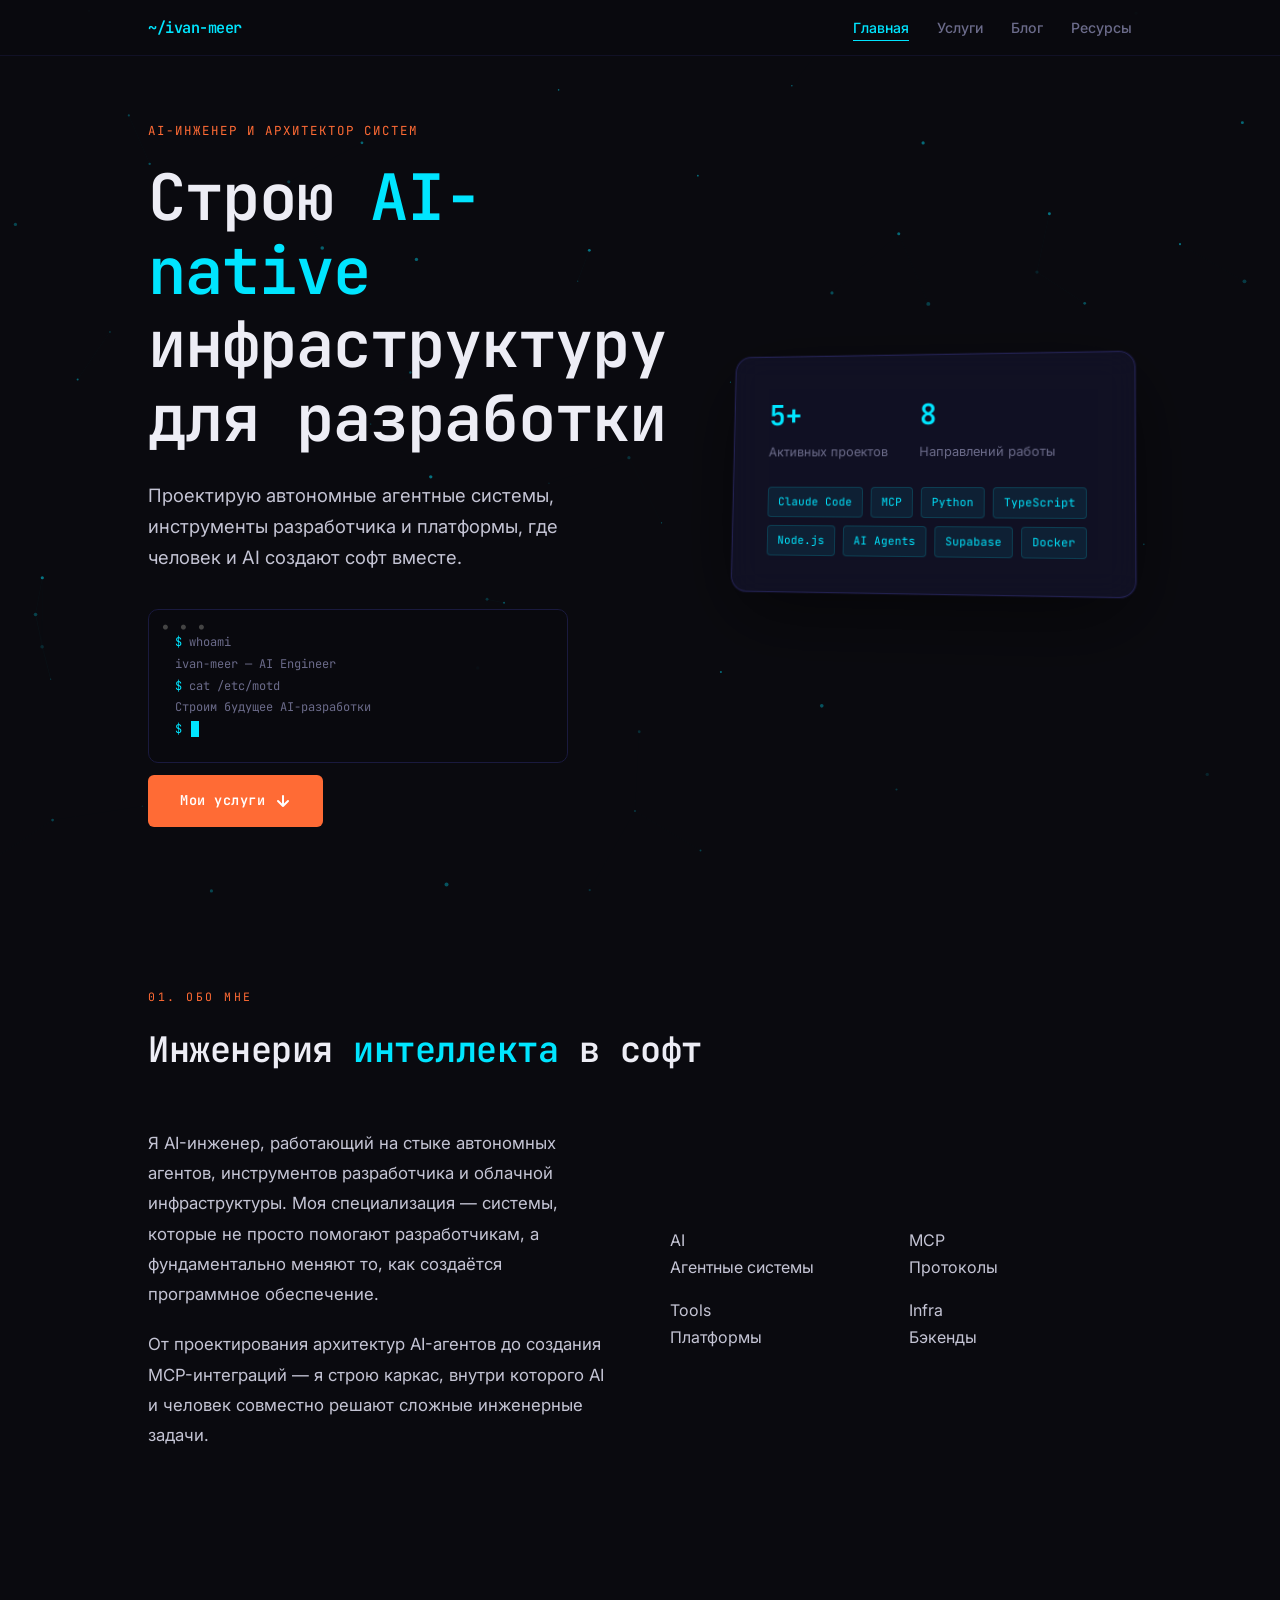
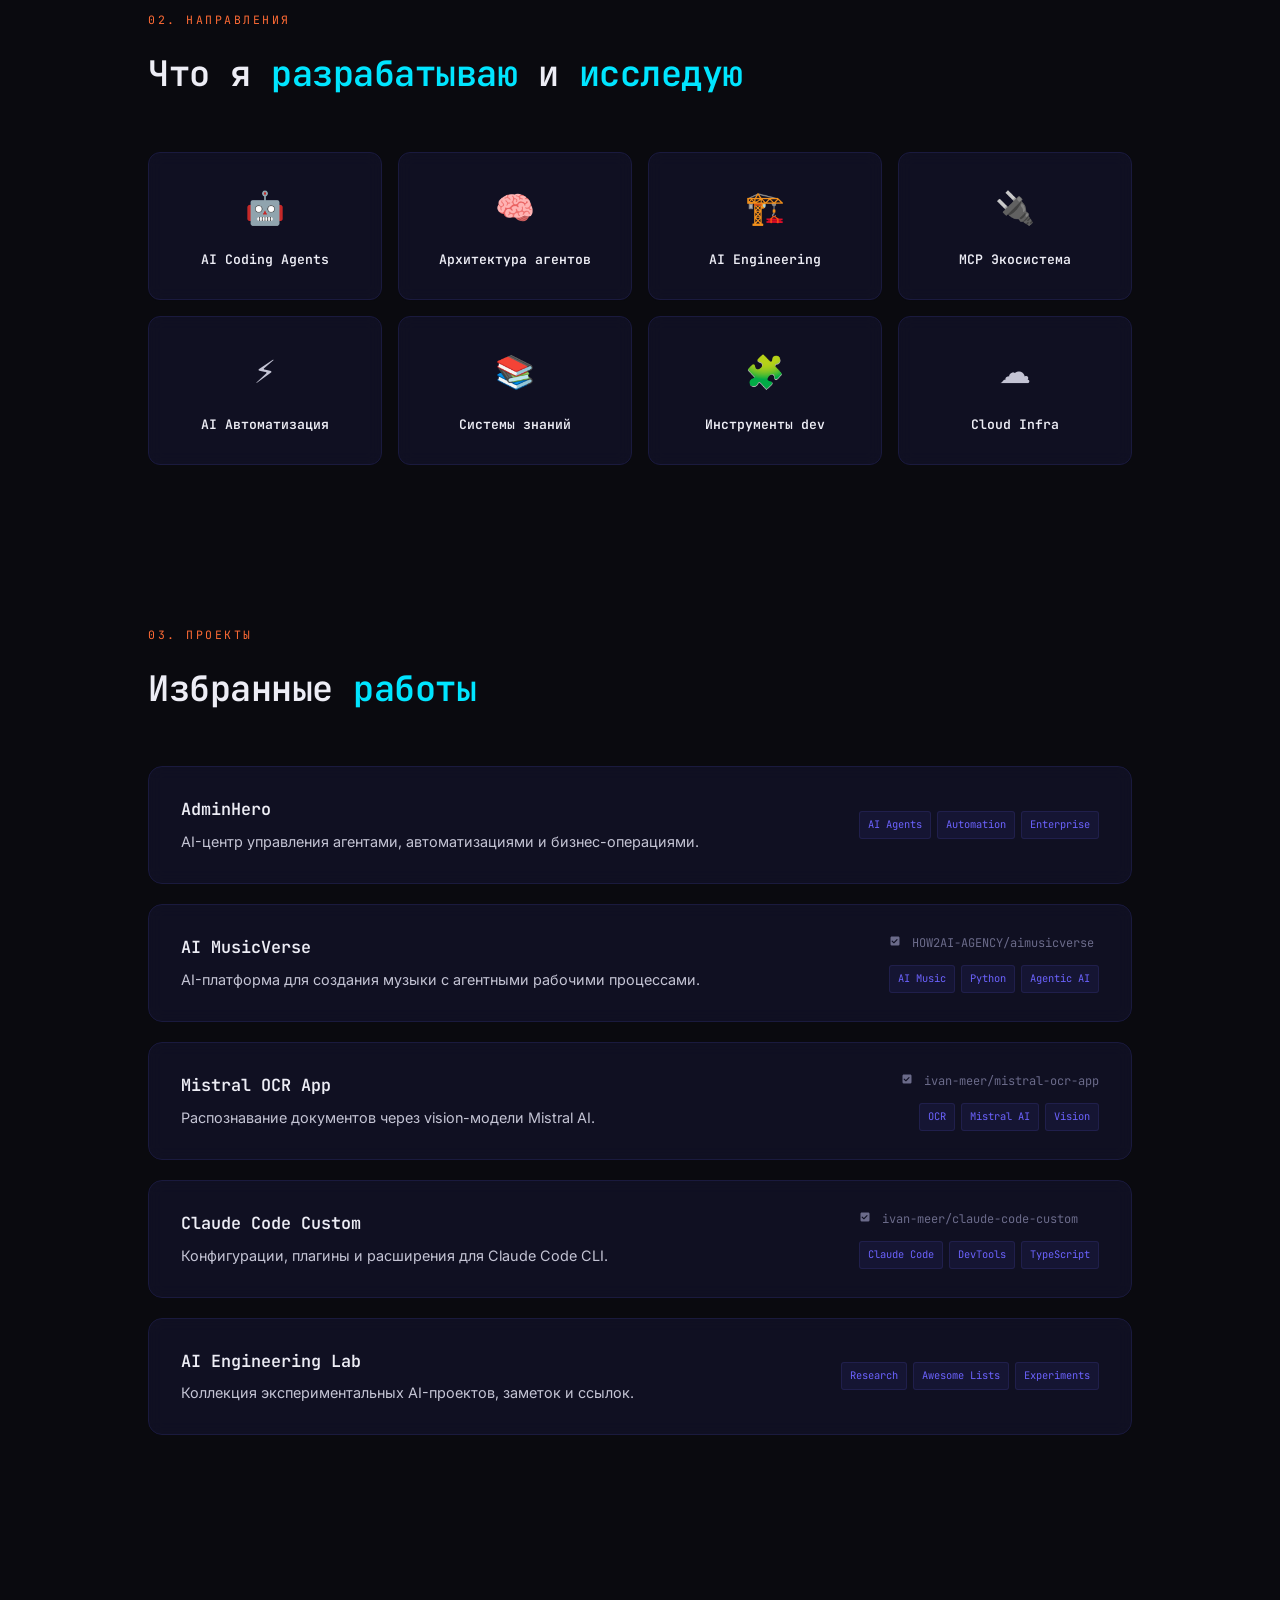
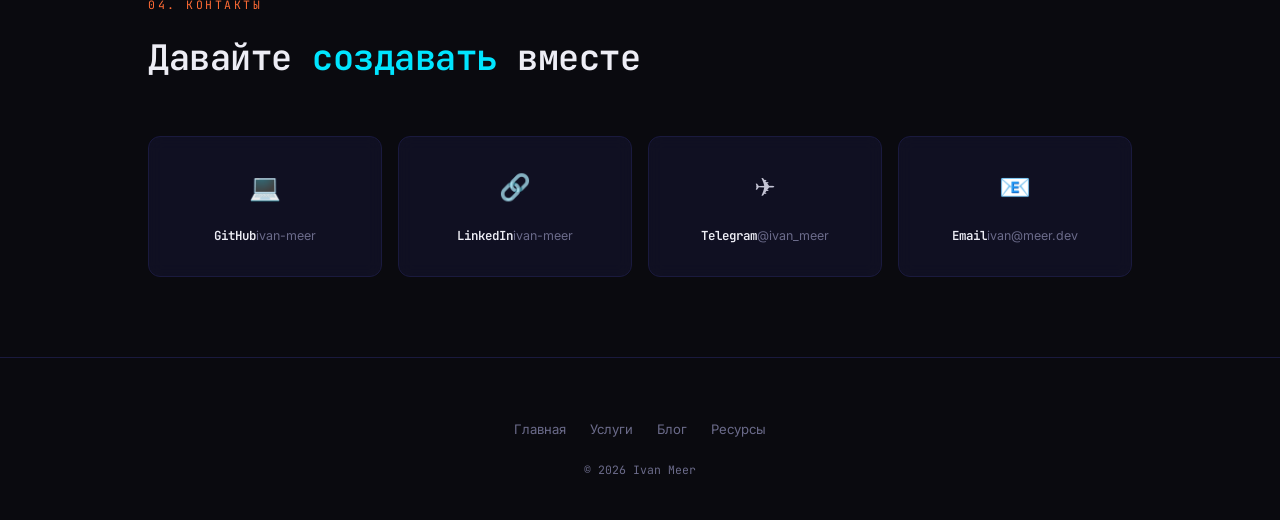
==== docs/index.html @ dc91e737 "feat: multi-page portfolio site in Russian" ====
<!DOCTYPE html>
<html lang="ru">
<head>
<meta charset="UTF-8">
<meta name="viewport" content="width=device-width, initial-scale=1.0">
<title>Ivan Meer — AI Engineer</title>
<meta name="description" content="AI-инженер, создающий автономные агенты, инструменты разработчика и инфраструктуру для AI-native разработки.">
<link rel="preconnect" href="https://fonts.googleapis.com">
<link rel="preconnect" href="https://fonts.gstatic.com" crossorigin>
<link href="https://fonts.googleapis.com/css2?family=Inter:wght@300;400;500;600;700&family=JetBrains+Mono:wght@400;500;600&display=swap" rel="stylesheet">
<link rel="stylesheet" href="style.css">
</head>
<body>

<canvas id="particles"></canvas>

<div class="wrap">
  <nav id="nav">
    <div class="nav-inner">
      <a href="/" class="nav-logo">~/ivan-meer</a>
      <ul class="nav-links">
        <li><a href="/" class="active">Главная</a></li>
        <li><a href="/services">Услуги</a></li>
        <li><a href="/blog">Блог</a></li>
        <li><a href="/links">Ресурсы</a></li>
      </ul>
    </div>
  </nav>

  <!-- Hero -->
  <section class="hero">
    <div class="container">
      <div class="hero-grid">
        <div class="hero-content reveal">
          <p class="hero-eyebrow">AI-инженер и архитектор систем</p>
          <h1>Строю <span class="accent">AI-native</span> инфраструктуру для разработки</h1>
          <p class="lead">Проектирую автономные агентные системы, инструменты разработчика и платформы, где человек и AI создают софт вместе.</p>
          <div class="terminal" id="terminal">
            <span class="prompt">$</span> whoami<br>
            <span class="output">ivan-meer — AI Engineer</span><br>
            <span class="prompt">$</span> cat /etc/motd<br>
            <span class="output">Строим будущее AI-разработки</span><br>
            <span class="prompt">$</span> <span class="cursor"></span>
          </div>
          <a href="/services" class="hero-cta">
            Мои услуги
            <svg width="16" height="16" viewBox="0 0 16 16" fill="none"><path d="M8 3v10M3 8l5 5 5-5" stroke="currentColor" stroke-width="2" stroke-linecap="round" stroke-linejoin="round"/></svg>
          </a>
        </div>
        <div class="hero-visual reveal">
          <div class="hero-card" id="hero-card">
            <div class="stat-row">
              <div class="stat"><h3>5+</h3><p>Активных проектов</p></div>
              <div class="stat"><h3>8</h3><p>Направлений работы</p></div>
            </div>
            <div class="stack-row">
              <span class="tag">Claude Code</span>
              <span class="tag">MCP</span>
              <span class="tag">Python</span>
              <span class="tag">TypeScript</span>
              <span class="tag">Node.js</span>
              <span class="tag">AI Agents</span>
              <span class="tag">Supabase</span>
              <span class="tag">Docker</span>
            </div>
          </div>
        </div>
      </div>
    </div>
  </section>

  <!-- About -->
  <section id="about">
    <div class="container">
      <p class="section-label reveal">01. Обо мне</p>
      <h2 class="section-title reveal">Инженерия <span>интеллекта</span> в софт</h2>
      <div class="hero-grid" style="min-height:0;padding:0;">
        <div class="reveal">
          <p style="font-size:1.05rem;line-height:1.8;margin-bottom:20px;">Я AI-инженер, работающий на стыке автономных агентов, инструментов разработчика и облачной инфраструктуры. Моя специализация — системы, которые не просто помогают разработчикам, а фундаментально меняют то, как создаётся программное обеспечение.</p>
          <p style="font-size:1.05rem;line-height:1.8;">От проектирования архитектур AI-агентов до создания MCP-интеграций — я строю каркас, внутри которого AI и человек совместно решают сложные инженерные задачи.</p>
        </div>
        <div class="reveal">
          <div style="display:grid;grid-template-columns:1fr 1fr;gap:16px;">
            <div class="highlight"><div class="num">AI</div><div class="label">Агентные системы</div></div>
            <div class="highlight"><div class="num">MCP</div><div class="label">Протоколы</div></div>
            <div class="highlight"><div class="num">Tools</div><div class="label">Платформы</div></div>
            <div class="highlight"><div class="num">Infra</div><div class="label">Бэкенды</div></div>
          </div>
        </div>
      </div>
    </div>
  </section>

  <!-- Focus -->
  <section id="focus">
    <div class="container">
      <p class="section-label reveal">02. Направления</p>
      <h2 class="section-title reveal">Что я <span>разрабатываю</span> и <span>исследую</span></h2>
      <div class="focus-grid">
        <div class="focus-card reveal"><span class="icon">🤖</span><h3>AI Coding Agents</h3></div>
        <div class="focus-card reveal"><span class="icon">🧠</span><h3>Архитектура агентов</h3></div>
        <div class="focus-card reveal"><span class="icon">🏗️</span><h3>AI Engineering</h3></div>
        <div class="focus-card reveal"><span class="icon">🔌</span><h3>MCP Экосистема</h3></div>
        <div class="focus-card reveal"><span class="icon">⚡</span><h3>AI Автоматизация</h3></div>
        <div class="focus-card reveal"><span class="icon">📚</span><h3>Системы знаний</h3></div>
        <div class="focus-card reveal"><span class="icon">🧩</span><h3>Инструменты dev</h3></div>
        <div class="focus-card reveal"><span class="icon">☁️</span><h3>Cloud Infra</h3></div>
      </div>
    </div>
  </section>

  <!-- Projects -->
  <section id="projects">
    <div class="container">
      <p class="section-label reveal">03. Проекты</p>
      <h2 class="section-title reveal">Избранные <span>работы</span></h2>
      <div class="projects-list">

        <div class="project reveal">
          <div class="project-inner">
            <div class="project-main">
              <h3>AdminHero</h3>
              <p>AI-центр управления агентами, автоматизациями и бизнес-операциями.</p>
            </div>
            <div class="project-meta">
              <div class="project-tags"><span class="project-tag">AI Agents</span><span class="project-tag">Automation</span><span class="project-tag">Enterprise</span></div>
            </div>
          </div>
        </div>

        <a href="https://github.com/HOW2AI-AGENCY/aimusicverse" target="_blank" rel="noopener" class="project reveal" style="text-decoration:none;color:inherit;">
          <div class="project-inner">
            <div class="project-main">
              <h3>AI MusicVerse</h3>
              <p>AI-платформа для создания музыки с агентными рабочими процессами.</p>
            </div>
            <div class="project-meta">
              <span class="project-link" style="display:block;"><svg viewBox="0 0 16 16" fill="currentColor" width="12" height="12" style="margin-right:4px;"><path d="M3.75 2h8.5c.966 0 1.75.784 1.75 1.75v8.5A1.75 1.75 0 0 1 12.25 14h-8.5A1.75 1.75 0 0 1 2 12.25v-8.5C2 2.784 2.784 2 3.75 2Zm2.97 9.22 4.5-4.5a.75.75 0 0 0-1.06-1.06L6.5 9.323 4.72 7.543a.75.75 0 0 0-1.06 1.06l2.25 2.25a.75.75 0 0 0 1.06 0Z"/></svg> HOW2AI-AGENCY/aimusicverse</span>
              <div class="project-tags"><span class="project-tag">AI Music</span><span class="project-tag">Python</span><span class="project-tag">Agentic AI</span></div>
            </div>
          </div>
        </a>

        <a href="https://github.com/ivan-meer/mistral-ocr-app" target="_blank" rel="noopener" class="project reveal" style="text-decoration:none;color:inherit;">
          <div class="project-inner">
            <div class="project-main">
              <h3>Mistral OCR App</h3>
              <p>Распознавание документов через vision-модели Mistral AI.</p>
            </div>
            <div class="project-meta">
              <span class="project-link" style="display:block;"><svg viewBox="0 0 16 16" fill="currentColor" width="12" height="12" style="margin-right:4px;"><path d="M3.75 2h8.5c.966 0 1.75.784 1.75 1.75v8.5A1.75 1.75 0 0 1 12.25 14h-8.5A1.75 1.75 0 0 1 2 12.25v-8.5C2 2.784 2.784 2 3.75 2Zm2.97 9.22 4.5-4.5a.75.75 0 0 0-1.06-1.06L6.5 9.323 4.72 7.543a.75.75 0 0 0-1.06 1.06l2.25 2.25a.75.75 0 0 0 1.06 0Z"/></svg> ivan-meer/mistral-ocr-app</span>
              <div class="project-tags"><span class="project-tag">OCR</span><span class="project-tag">Mistral AI</span><span class="project-tag">Vision</span></div>
            </div>
          </div>
        </a>

        <a href="https://github.com/ivan-meer/claude-code-custom" target="_blank" rel="noopener" class="project reveal" style="text-decoration:none;color:inherit;">
          <div class="project-inner">
            <div class="project-main">
              <h3>Claude Code Custom</h3>
              <p>Конфигурации, плагины и расширения для Claude Code CLI.</p>
            </div>
            <div class="project-meta">
              <span class="project-link" style="display:block;"><svg viewBox="0 0 16 16" fill="currentColor" width="12" height="12" style="margin-right:4px;"><path d="M3.75 2h8.5c.966 0 1.75.784 1.75 1.75v8.5A1.75 1.75 0 0 1 12.25 14h-8.5A1.75 1.75 0 0 1 2 12.25v-8.5C2 2.784 2.784 2 3.75 2Zm2.97 9.22 4.5-4.5a.75.75 0 0 0-1.06-1.06L6.5 9.323 4.72 7.543a.75.75 0 0 0-1.06 1.06l2.25 2.25a.75.75 0 0 0 1.06 0Z"/></svg> ivan-meer/claude-code-custom</span>
              <div class="project-tags"><span class="project-tag">Claude Code</span><span class="project-tag">DevTools</span><span class="project-tag">TypeScript</span></div>
            </div>
          </div>
        </a>

        <div class="project reveal">
          <div class="project-inner">
            <div class="project-main">
              <h3>AI Engineering Lab</h3>
              <p>Коллекция экспериментальных AI-проектов, заметок и ссылок.</p>
            </div>
            <div class="project-meta">
              <div class="project-tags"><span class="project-tag">Research</span><span class="project-tag">Awesome Lists</span><span class="project-tag">Experiments</span></div>
            </div>
          </div>
        </div>

      </div>
    </div>
  </section>

  <!-- Connect -->
  <section id="connect">
    <div class="container">
      <p class="section-label reveal">04. Контакты</p>
      <h2 class="section-title reveal">Давайте <span>создавать</span> вместе</h2>
      <div class="connect-grid">
        <a href="https://github.com/ivan-meer" target="_blank" rel="noopener" class="connect-card reveal"><span class="icon">💻</span><span class="label">GitHub</span><span class="handle">ivan-meer</span></a>
        <a href="https://linkedin.com/in/ivan-meer" target="_blank" rel="noopener" class="connect-card reveal"><span class="icon">🔗</span><span class="label">LinkedIn</span><span class="handle">ivan-meer</span></a>
        <a href="https://t.me/ivan_meer" target="_blank" rel="noopener" class="connect-card reveal"><span class="icon">✈️</span><span class="label">Telegram</span><span class="handle">@ivan_meer</span></a>
        <a href="mailto:ivan@meer.dev" class="connect-card reveal"><span class="icon">📧</span><span class="label">Email</span><span class="handle">ivan@meer.dev</span></a>
      </div>
    </div>
  </section>

  <footer>
    <div class="container">
      <div class="footer-nav">
        <a href="/">Главная</a>
        <a href="/services">Услуги</a>
        <a href="/blog">Блог</a>
        <a href="/links">Ресурсы</a>
      </div>
      <p class="footer-text">© 2026 Ivan Meer</p>
    </div>
  </footer>
</div>

<script>
const canvas = document.getElementById('particles');
const ctx = canvas.getContext('2d');
let particles = [];
let mouse = { x: -1000, y: -1000 };

function resize() { canvas.width = window.innerWidth; canvas.height = window.innerHeight; }
window.addEventListener('resize', resize);
resize();

class Particle {
  constructor() {
    this.x = Math.random() * canvas.width;
    this.y = Math.random() * canvas.height;
    this.vx = (Math.random() - 0.5) * 0.3;
    this.vy = (Math.random() - 0.5) * 0.3;
    this.size = Math.random() * 1.5 + 0.5;
    this.opacity = Math.random() * 0.4 + 0.1;
  }
  update() {
    this.x += this.vx; this.y += this.vy;
    if (this.x < -20 || this.x > canvas.width + 20 || this.y < -20 || this.y > canvas.height + 20) { this.x = Math.random() * canvas.width; this.y = Math.random() * canvas.height; }
  }
  draw() {
    const dx = this.x - mouse.x, dy = this.y - mouse.y;
    const glow = Math.max(0, 1 - Math.sqrt(dx*dx+dy*dy) / 200);
    const a = this.opacity + glow * 0.4;
    ctx.fillStyle = `rgba(0, 229, 255, ${a})`;
    ctx.beginPath(); ctx.arc(this.x, this.y, this.size + glow * 1.5, 0, Math.PI * 2); ctx.fill();
  }
}

for (let i = 0; i < 60; i++) particles.push(new Particle());

document.addEventListener('mousemove', e => { mouse.x = e.clientX; mouse.y = e.clientY; });

function animate() {
  ctx.clearRect(0, 0, canvas.width, canvas.height);
  particles.forEach(p => { p.update(); p.draw(); });
  for (let i = 0; i < particles.length; i++) {
    for (let j = i + 1; j < particles.length; j++) {
      const dx = particles[i].x - particles[j].x, dy = particles[i].y - particles[j].y, dist = Math.sqrt(dx*dx+dy*dy);
      if (dist < 120) { ctx.strokeStyle = `rgba(0, 229, 255, ${(1 - dist / 120) * 0.06})`; ctx.lineWidth = 0.5; ctx.beginPath(); ctx.moveTo(particles[i].x, particles[i].y); ctx.lineTo(particles[j].x, particles[j].y); ctx.stroke(); }
    }
  }
  requestAnimationFrame(animate);
}
animate();

const reveals = document.querySelectorAll('.reveal');
const observer = new IntersectionObserver(entries => {
  entries.forEach((entry, i) => { if (entry.isIntersecting) { setTimeout(() => entry.target.classList.add('visible'), i * 50); observer.unobserve(entry.target); } });
}, { threshold: 0.1, rootMargin: '0px 0px -40px 0px' });
reveals.forEach(el => observer.observe(el));

let lastScroll = 0;
const nav = document.getElementById('nav');
window.addEventListener('scroll', () => { const current = window.scrollY; if (current > lastScroll && current > 200) nav.classList.add('hidden'); else nav.classList.remove('hidden'); lastScroll = current; });

document.querySelectorAll('.focus-card').forEach(card => {
  card.addEventListener('mousemove', e => { const rect = card.getBoundingClientRect(); card.style.setProperty('--mx', `${e.clientX - rect.left}px`); card.style.setProperty('--my', `${e.clientY - rect.top}px`); });
});

const heroCard = document.getElementById('hero-card');
if (heroCard) document.addEventListener('mousemove', e => { const rect = heroCard.getBoundingClientRect(); const x = (e.clientX - rect.left) / rect.width - 0.5; const y = (e.clientY - rect.top) / rect.height - 0.5; if (Math.abs(x) < 0.6 && Math.abs(y) < 0.6) heroCard.style.transform = `rotateY(${x * 16 - 8}deg) rotateX(${-y * 12 + 4}deg)`; });
</script>
</body>
</html>
---- docs/style.css ----
/* ── Design Tokens ── */
:root {
  --bg: #0A0A0F;
  --surface: #13132B;
  --border: #1A1A3E;
  --cyan: #00E5FF;
  --orange: #FF6B35;
  --violet: #6C63FF;
  --text: #C4C4D4;
  --head: #EDEDF5;
  --muted: #6B6B8A;
  --glass: rgba(19, 19, 43, 0.7);
}

* { margin: 0; padding: 0; box-sizing: border-box; }
html { scroll-behavior: smooth; }

body {
  font-family: 'Inter', system-ui, sans-serif;
  background: var(--bg);
  color: var(--text);
  line-height: 1.7;
  overflow-x: hidden;
  -webkit-font-smoothing: antialiased;
}

/* ── Canvas ── */
#particles {
  position: fixed; inset: 0; z-index: 0; pointer-events: none;
}

/* ── Wrap ── */
.wrap { position: relative; z-index: 1; }
.container { max-width: 1040px; margin: 0 auto; padding: 0 28px; }

/* ── Nav ── */
nav {
  position: fixed; top: 0; left: 0; right: 0; z-index: 100;
  background: rgba(10, 10, 15, 0.85);
  backdrop-filter: blur(20px);
  border-bottom: 1px solid rgba(26, 26, 62, 0.5);
  padding: 14px 0;
  transition: transform 0.3s;
}
nav.hidden { transform: translateY(-100%); }
.nav-inner {
  max-width: 1040px; margin: 0 auto; padding: 0 28px;
  display: flex; justify-content: space-between; align-items: center;
}
.nav-logo {
  font-family: 'JetBrains Mono', monospace;
  font-weight: 600; font-size: 0.95rem;
  color: var(--cyan); letter-spacing: -0.5px; text-decoration: none;
}
.nav-links { display: flex; gap: 28px; list-style: none; }
.nav-links a {
  color: var(--muted); text-decoration: none;
  font-size: 0.88rem; font-weight: 500; transition: color 0.2s;
  padding-bottom: 4px;
}
.nav-links a:hover { color: var(--cyan); }
.nav-links a.active { color: var(--cyan); border-bottom: 1px solid var(--cyan); }

/* ── Sections generic ── */
.page { padding-top: 100px; }
section { padding: 80px 0; position: relative; }
.section-label {
  font-family: 'JetBrains Mono', monospace;
  font-size: 0.72rem; color: var(--orange);
  letter-spacing: 2.5px; text-transform: uppercase; margin-bottom: 14px;
}
.section-title {
  font-family: 'JetBrains Mono', monospace;
  font-size: clamp(1.6rem, 3vw, 2.2rem);
  font-weight: 600; color: var(--head); margin-bottom: 48px;
  letter-spacing: -0.5px;
}
.section-title span { color: var(--cyan); }

/* ── Hero ── */
.hero {
  min-height: 100vh; display: flex; align-items: center;
  padding: 120px 0 80px; position: relative;
}
.hero-grid {
  display: grid; grid-template-columns: 1fr 1fr;
  gap: 60px; align-items: center;
}
.hero-eyebrow {
  font-family: 'JetBrains Mono', monospace;
  font-size: 0.78rem; color: var(--orange);
  letter-spacing: 2px; text-transform: uppercase; margin-bottom: 20px;
}
.hero h1 {
  font-family: 'JetBrains Mono', monospace;
  font-size: clamp(2.8rem, 5vw, 4.2rem);
  font-weight: 600; line-height: 1.15;
  color: var(--head); letter-spacing: -1px; margin-bottom: 24px;
}
.hero h1 .accent { color: var(--cyan); }
.hero h1 .accent2 { color: var(--orange); }
.hero .lead {
  font-size: 1.15rem; color: var(--text); max-width: 440px; margin-bottom: 36px;
}
.hero .terminal {
  font-family: 'JetBrains Mono', monospace;
  background: rgba(10,10,15,0.95);
  border: 1px solid var(--border);
  border-radius: 10px; padding: 22px 26px;
  font-size: 0.75rem; line-height: 1.8; color: var(--muted);
  max-width: 420px; margin-bottom: 12px; position: relative; overflow: hidden;
}
.hero .terminal::before {
  content: '● ● ●';
  position: absolute; top: 10px; left: 14px;
  font-size: 0.5rem; letter-spacing: 4px; color: #444;
}
.hero .terminal .prompt { color: var(--cyan); }
.hero .terminal .cursor {
  display: inline-block; width: 8px; height: 16px;
  background: var(--cyan); animation: blink 0.8s step-end infinite;
  vertical-align: text-bottom; margin-left: 2px;
}
@keyframes blink { 50% { opacity: 0; } }
.hero-cta {
  display: inline-flex; align-items: center; gap: 10px;
  background: var(--orange); color: #fff;
  font-family: 'JetBrains Mono', monospace;
  font-size: 0.85rem; font-weight: 600; letter-spacing: 0.5px;
  padding: 14px 32px; border-radius: 6px; text-decoration: none;
  transition: background 0.2s, transform 0.2s, box-shadow 0.2s;
}
.hero-cta:hover {
  background: #ff8255;
  transform: translateY(-2px);
  box-shadow: 0 8px 32px rgba(255, 107, 53, 0.25);
}

/* ── Hero card ── */
.hero-visual { position: relative; perspective: 1000px; }
.hero-card {
  background: var(--glass);
  border: 1px solid rgba(108, 99, 255, 0.2);
  border-radius: 16px; padding: 36px;
  backdrop-filter: blur(16px);
  transform: rotateY(-8deg) rotateX(4deg);
  box-shadow: 0 24px 80px rgba(0,0,0,0.5), 0 0 0 1px rgba(108,99,255,0.1);
  transition: transform 0.3s;
}
.hero-card:hover { transform: rotateY(-4deg) rotateX(2deg); }
.hero-card .stat-row { display: flex; gap: 32px; margin-bottom: 24px; }
.hero-card .stat h3 {
  font-family: 'JetBrains Mono', monospace;
  font-size: 1.8rem; font-weight: 600; color: var(--cyan);
}
.hero-card .stat p { font-size: 0.8rem; color: var(--muted); margin-top: 2px; }
.hero-card .stack-row { display: flex; flex-wrap: wrap; gap: 8px; }
.hero-card .tag {
  font-family: 'JetBrains Mono', monospace; font-size: 0.7rem;
  padding: 5px 10px; border-radius: 4px;
  background: rgba(0,229,255,0.08); color: var(--cyan);
  border: 1px solid rgba(0,229,255,0.15);
}

/* ── Focus grid ── */
.focus-grid { display: grid; grid-template-columns: repeat(4, 1fr); gap: 16px; }
.focus-card {
  background: var(--glass); border: 1px solid var(--border);
  border-radius: 12px; padding: 28px 22px; text-align: center;
  backdrop-filter: blur(8px); transition: border-color 0.3s, transform 0.3s;
  position: relative; overflow: hidden;
}
.focus-card::before {
  content: ''; position: absolute; inset: 0;
  background: radial-gradient(600px circle at var(--mx, 50%) var(--my, 50%),
    rgba(0, 229, 255, 0.06), transparent 40%);
  opacity: 0; transition: opacity 0.3s;
}
.focus-card:hover::before { opacity: 1; }
.focus-card:hover { border-color: rgba(0,229,255,0.3); transform: translateY(-4px); }
.focus-card .icon { font-size: 2rem; margin-bottom: 14px; display: block; }
.focus-card h3 {
  font-family: 'JetBrains Mono', monospace;
  font-size: 0.82rem; font-weight: 600; color: var(--head);
}

/* ── Projects ── */
.projects-list { display: flex; flex-direction: column; gap: 20px; }
.project {
  background: var(--glass); border: 1px solid var(--border);
  border-radius: 14px; overflow: hidden;
  backdrop-filter: blur(8px); transition: border-color 0.3s, transform 0.3s, box-shadow 0.3s;
  position: relative;
}
.project:hover {
  border-color: rgba(108, 99, 255, 0.4);
  transform: translateY(-3px);
  box-shadow: 0 16px 48px rgba(0,0,0,0.4), 0 0 0 1px rgba(108,99,255,0.1);
}
.project-inner {
  display: grid; grid-template-columns: 1fr auto; gap: 24px;
  padding: 28px 32px; align-items: center;
}
.project-main h3 {
  font-family: 'JetBrains Mono', monospace;
  font-size: 1.05rem; font-weight: 600; color: var(--head); margin-bottom: 6px;
}
.project-main p { font-size: 0.9rem; color: var(--text); max-width: 520px; }
.project-link {
  display: inline-flex; align-items: center; gap: 8px;
  font-family: 'JetBrains Mono', monospace; font-size: 0.75rem;
  color: var(--muted); text-decoration: none; margin-bottom: 12px;
  transition: color 0.2s; cursor: pointer;
}
.project-link:hover { color: var(--cyan); }
.project-tags { display: flex; gap: 6px; flex-wrap: wrap; justify-content: flex-end; }
.project-tag {
  font-family: 'JetBrains Mono', monospace; font-size: 0.65rem;
  padding: 4px 8px; border-radius: 3px;
  background: rgba(108,99,255,0.08); color: var(--violet);
  border: 1px solid rgba(108,99,255,0.12);
}

/* ── Connect ── */
.connect-grid { display: grid; grid-template-columns: repeat(4, 1fr); gap: 16px; }
.connect-card {
  background: var(--glass); border: 1px solid var(--border);
  border-radius: 12px; padding: 28px; text-align: center;
  text-decoration: none; color: var(--text);
  backdrop-filter: blur(8px); transition: all 0.3s;
}
.connect-card:hover {
  border-color: var(--cyan);
  transform: translateY(-3px);
  box-shadow: 0 8px 24px rgba(0,229,255,0.1);
}
.connect-card .icon { font-size: 1.6rem; margin-bottom: 12px; display: block; }
.connect-card .label {
  font-family: 'JetBrains Mono', monospace;
  font-size: 0.78rem; font-weight: 600; color: var(--head);
}
.connect-card .handle { font-size: 0.78rem; color: var(--muted); margin-top: 6px; }

/* ── Services page ── */
.services-grid { display: grid; grid-template-columns: repeat(2, 1fr); gap: 20px; }
.service-card {
  background: var(--glass); border: 1px solid var(--border);
  border-radius: 14px; padding: 32px;
  backdrop-filter: blur(8px); transition: border-color 0.3s, transform 0.3s;
}
.service-card:hover { border-color: rgba(0,229,255,0.3); transform: translateY(-3px); }
.service-card .icon { font-size: 2rem; margin-bottom: 16px; display: block; }
.service-card h3 {
  font-family: 'JetBrains Mono', monospace;
  font-size: 1rem; font-weight: 600; color: var(--head); margin-bottom: 10px;
}
.service-card p { font-size: 0.88rem; color: var(--text); line-height: 1.7; }

/* ── Links page ── */
.links-grid { display: grid; grid-template-columns: repeat(2, 1fr); gap: 16px; }
.link-item {
  background: var(--glass); border: 1px solid var(--border);
  border-radius: 12px; padding: 24px;
  text-decoration: none; color: var(--text);
  backdrop-filter: blur(8px); transition: all 0.3s;
  display: block;
}
.link-item:hover {
  border-color: var(--violet); transform: translateY(-3px);
  box-shadow: 0 8px 24px rgba(108,99,255,0.1);
}
.link-item h3 {
  font-family: 'JetBrains Mono', monospace;
  font-size: 0.9rem; font-weight: 600; color: var(--cyan); margin-bottom: 6px;
}
.link-item p { font-size: 0.82rem; color: var(--muted); }

/* ── Blog ── */
.blog-list { display: flex; flex-direction: column; gap: 16px; }
.blog-card {
  background: var(--glass); border: 1px solid var(--border);
  border-radius: 12px; padding: 28px 32px;
  backdrop-filter: blur(8px); transition: border-color 0.3s, transform 0.3s;
}
.blog-card:hover { border-color: rgba(0,229,255,0.3); transform: translateY(-2px); }
.blog-card .date {
  font-family: 'JetBrains Mono', monospace; font-size: 0.7rem; color: var(--muted); margin-bottom: 8px;
}
.blog-card h3 {
  font-family: 'JetBrains Mono', monospace;
  font-size: 1rem; font-weight: 600; color: var(--head); margin-bottom: 8px;
}
.blog-card p { font-size: 0.88rem; color: var(--text); }

/* ── Page header small variant ── */
.page-header {
  padding: 140px 0 40px; text-align: center;
}
.page-header h1 {
  font-family: 'JetBrains Mono', monospace;
  font-size: clamp(2rem, 4vw, 3rem);
  font-weight: 600; color: var(--head);
  letter-spacing: -0.5px;
}
.page-header h1 span { color: var(--cyan); }
.page-header p { font-size: 1.05rem; color: var(--muted); margin-top: 12px; }

/* ── Footer ── */
footer { text-align: center; padding: 60px 0 40px; border-top: 1px solid var(--border); }
.footer-nav { display: flex; justify-content: center; gap: 24px; margin-bottom: 20px; flex-wrap: wrap; }
.footer-nav a { color: var(--muted); text-decoration: none; font-size: 0.82rem; transition: color 0.2s; }
.footer-nav a:hover { color: var(--cyan); }
.footer-text {
  font-family: 'JetBrains Mono', monospace;
  font-size: 0.72rem; color: var(--muted);
}

/* ── Reveal ── */
.reveal {
  opacity: 0; transform: translateY(40px);
  transition: opacity 0.7s cubic-bezier(0.22, 0.61, 0.36, 1),
              transform 0.7s cubic-bezier(0.22, 0.61, 0.36, 1);
}
.reveal.visible { opacity: 1; transform: translateY(0); }

/* ── Responsive ── */
@media (max-width: 768px) {
  .hero-grid { grid-template-columns: 1fr; gap: 40px; }
  .focus-grid { grid-template-columns: repeat(2, 1fr); }
  .connect-grid { grid-template-columns: repeat(2, 1fr); }
  .services-grid { grid-template-columns: 1fr; }
  .links-grid { grid-template-columns: 1fr; }
  .project-inner { grid-template-columns: 1fr; }
  .project-tags { justify-content: flex-start; }
  .nav-links { display: none; }
}

@media (prefers-reduced-motion: reduce) {
  .reveal { opacity: 1; transform: none; transition: none; }
  #particles { display: none; }
}
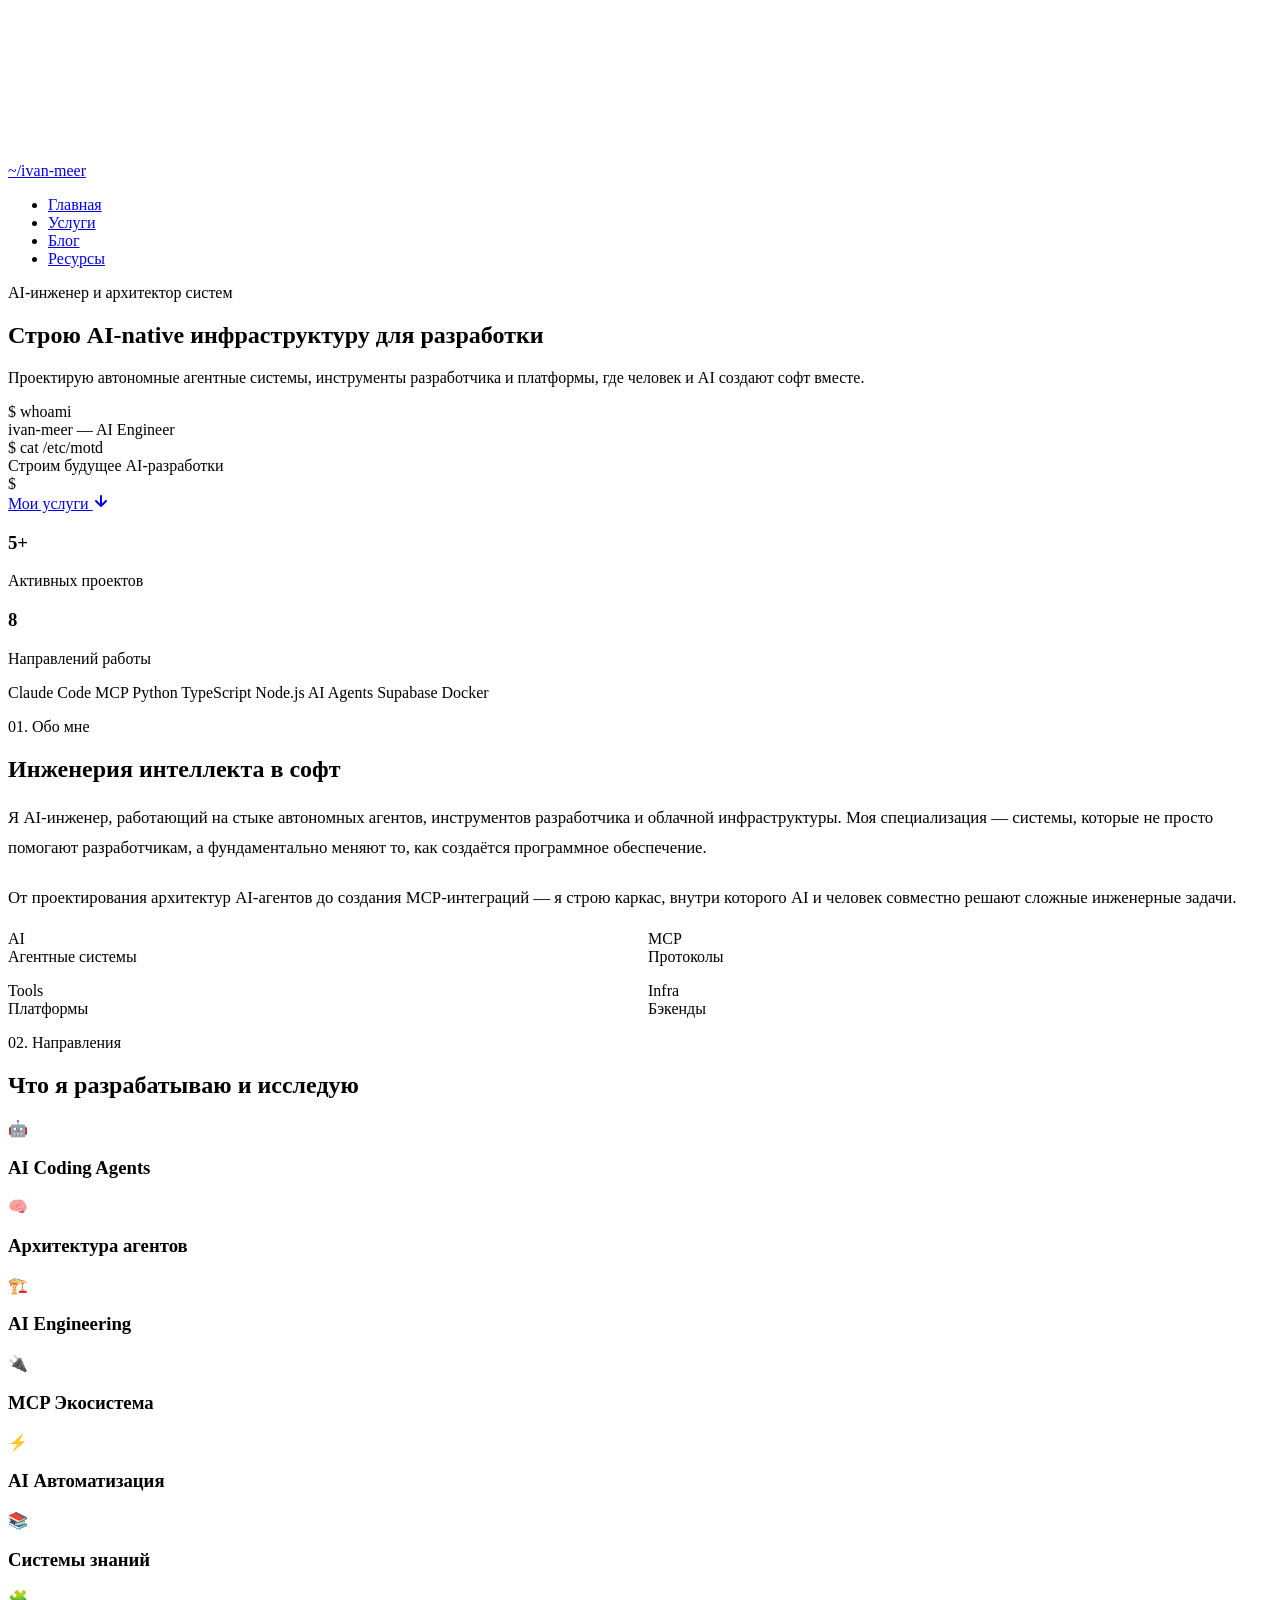
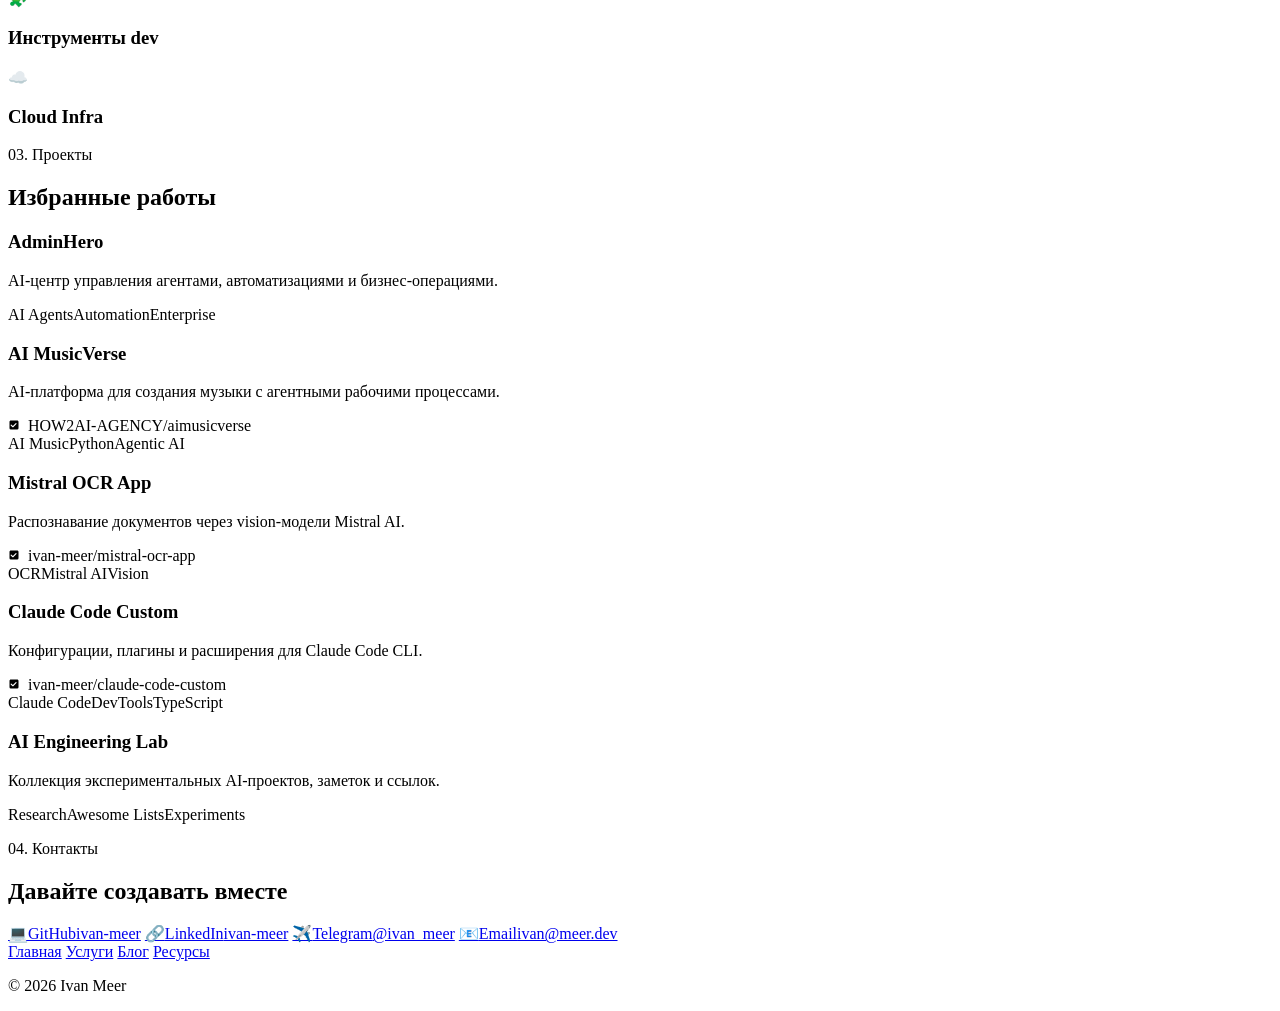
==== commit e8db6c61: "feat: add 404 page, base href, shared script.js" ====
--- a/docs/index.html
+++ b/docs/index.html
@@ -3,12 +3,16 @@
 <head>
 <meta charset="UTF-8">
 <meta name="viewport" content="width=device-width, initial-scale=1.0">
+<meta charset="UTF-8">
+<meta name="viewport" content="width=device-width, initial-scale=1.0">
 <title>Ivan Meer — AI Engineer</title>
+<base href="/ivan-meer/">
 <meta name="description" content="AI-инженер, создающий автономные агенты, инструменты разработчика и инфраструктуру для AI-native разработки.">
 <link rel="preconnect" href="https://fonts.googleapis.com">
 <link rel="preconnect" href="https://fonts.gstatic.com" crossorigin>
 <link href="https://fonts.googleapis.com/css2?family=Inter:wght@300;400;500;600;700&family=JetBrains+Mono:wght@400;500;600&display=swap" rel="stylesheet">
 <link rel="stylesheet" href="style.css">
+<script src="script.js" defer></script>
 </head>
 <body>
 
@@ -210,71 +214,6 @@
   </footer>
 </div>
 
-<script>
-const canvas = document.getElementById('particles');
-const ctx = canvas.getContext('2d');
-let particles = [];
-let mouse = { x: -1000, y: -1000 };
-
-function resize() { canvas.width = window.innerWidth; canvas.height = window.innerHeight; }
-window.addEventListener('resize', resize);
-resize();
-
-class Particle {
-  constructor() {
-    this.x = Math.random() * canvas.width;
-    this.y = Math.random() * canvas.height;
-    this.vx = (Math.random() - 0.5) * 0.3;
-    this.vy = (Math.random() - 0.5) * 0.3;
-    this.size = Math.random() * 1.5 + 0.5;
-    this.opacity = Math.random() * 0.4 + 0.1;
-  }
-  update() {
-    this.x += this.vx; this.y += this.vy;
-    if (this.x < -20 || this.x > canvas.width + 20 || this.y < -20 || this.y > canvas.height + 20) { this.x = Math.random() * canvas.width; this.y = Math.random() * canvas.height; }
-  }
-  draw() {
-    const dx = this.x - mouse.x, dy = this.y - mouse.y;
-    const glow = Math.max(0, 1 - Math.sqrt(dx*dx+dy*dy) / 200);
-    const a = this.opacity + glow * 0.4;
-    ctx.fillStyle = `rgba(0, 229, 255, ${a})`;
-    ctx.beginPath(); ctx.arc(this.x, this.y, this.size + glow * 1.5, 0, Math.PI * 2); ctx.fill();
-  }
-}
-
-for (let i = 0; i < 60; i++) particles.push(new Particle());
-
-document.addEventListener('mousemove', e => { mouse.x = e.clientX; mouse.y = e.clientY; });
-
-function animate() {
-  ctx.clearRect(0, 0, canvas.width, canvas.height);
-  particles.forEach(p => { p.update(); p.draw(); });
-  for (let i = 0; i < particles.length; i++) {
-    for (let j = i + 1; j < particles.length; j++) {
-      const dx = particles[i].x - particles[j].x, dy = particles[i].y - particles[j].y, dist = Math.sqrt(dx*dx+dy*dy);
-      if (dist < 120) { ctx.strokeStyle = `rgba(0, 229, 255, ${(1 - dist / 120) * 0.06})`; ctx.lineWidth = 0.5; ctx.beginPath(); ctx.moveTo(particles[i].x, particles[i].y); ctx.lineTo(particles[j].x, particles[j].y); ctx.stroke(); }
-    }
-  }
-  requestAnimationFrame(animate);
-}
-animate();
-
-const reveals = document.querySelectorAll('.reveal');
-const observer = new IntersectionObserver(entries => {
-  entries.forEach((entry, i) => { if (entry.isIntersecting) { setTimeout(() => entry.target.classList.add('visible'), i * 50); observer.unobserve(entry.target); } });
-}, { threshold: 0.1, rootMargin: '0px 0px -40px 0px' });
-reveals.forEach(el => observer.observe(el));
-
-let lastScroll = 0;
-const nav = document.getElementById('nav');
-window.addEventListener('scroll', () => { const current = window.scrollY; if (current > lastScroll && current > 200) nav.classList.add('hidden'); else nav.classList.remove('hidden'); lastScroll = current; });
-
-document.querySelectorAll('.focus-card').forEach(card => {
-  card.addEventListener('mousemove', e => { const rect = card.getBoundingClientRect(); card.style.setProperty('--mx', `${e.clientX - rect.left}px`); card.style.setProperty('--my', `${e.clientY - rect.top}px`); });
-});
-
-const heroCard = document.getElementById('hero-card');
-if (heroCard) document.addEventListener('mousemove', e => { const rect = heroCard.getBoundingClientRect(); const x = (e.clientX - rect.left) / rect.width - 0.5; const y = (e.clientY - rect.top) / rect.height - 0.5; if (Math.abs(x) < 0.6 && Math.abs(y) < 0.6) heroCard.style.transform = `rotateY(${x * 16 - 8}deg) rotateX(${-y * 12 + 4}deg)`; });
-</script>
+<!-- JS in script.js -->
 </body>
 </html>
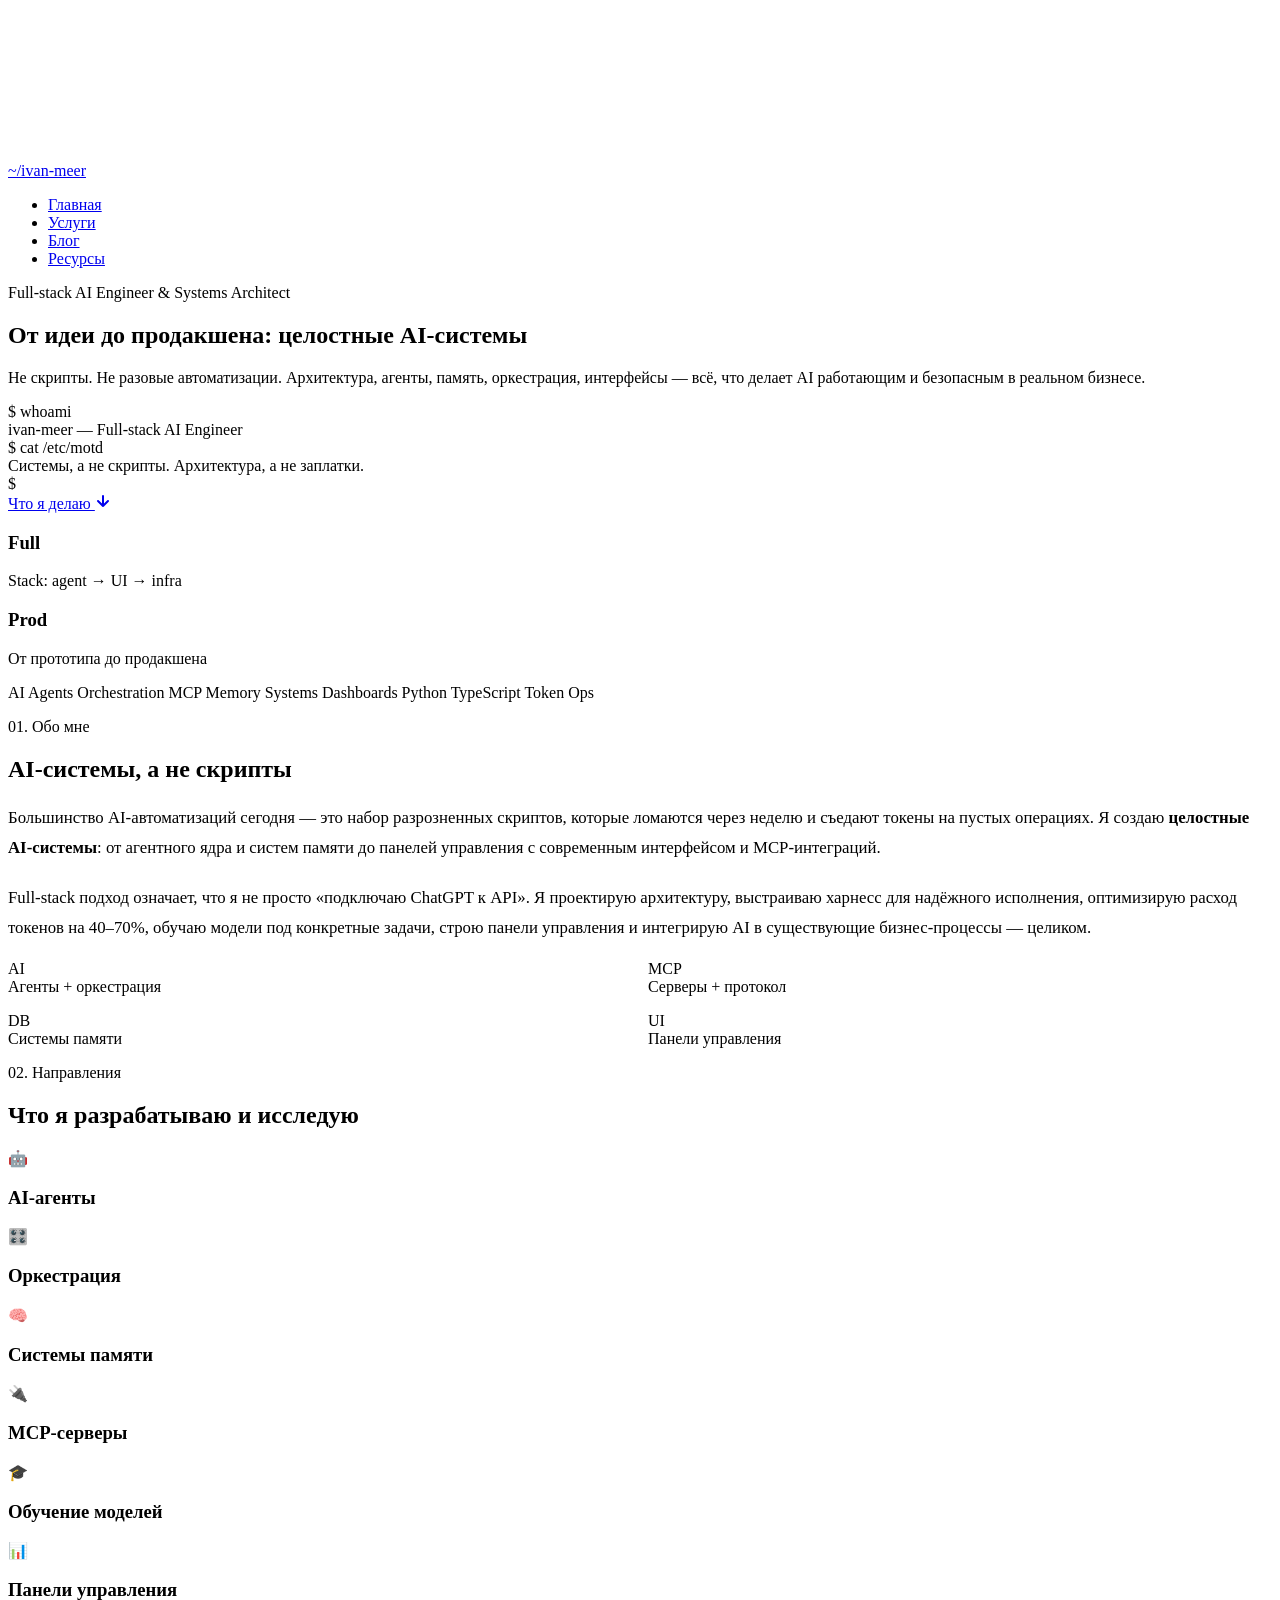
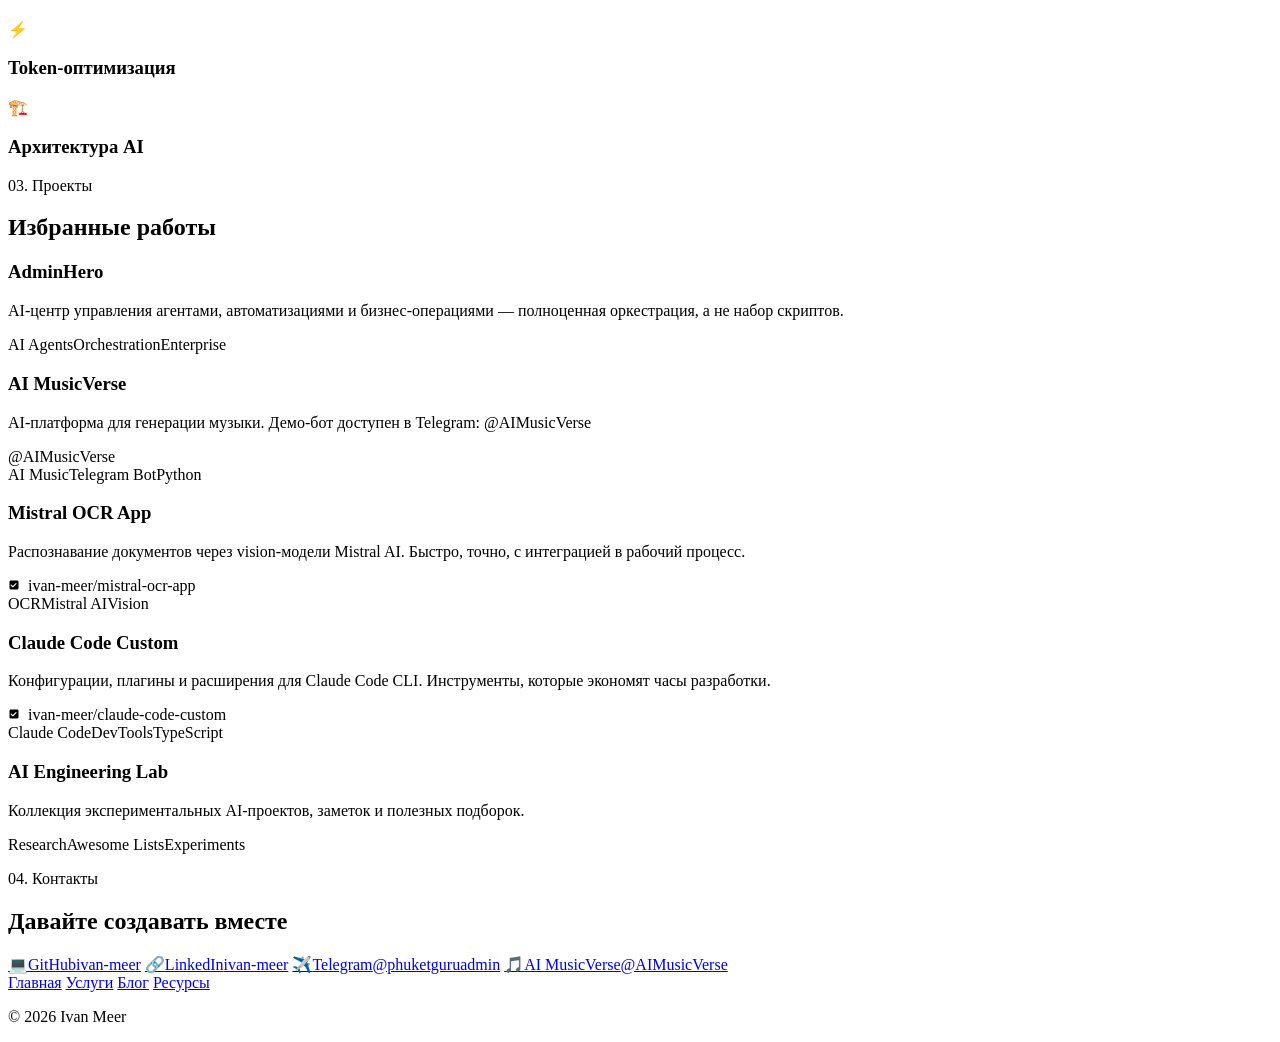
==== commit 6534f752: "feat: rewrite positioning, services, blog" ====
--- a/docs/index.html
+++ b/docs/index.html
@@ -3,11 +3,9 @@
 <head>
 <meta charset="UTF-8">
 <meta name="viewport" content="width=device-width, initial-scale=1.0">
-<meta charset="UTF-8">
-<meta name="viewport" content="width=device-width, initial-scale=1.0">
-<title>Ivan Meer — AI Engineer</title>
+<title>Ivan Meer — Full-stack AI Engineer</title>
 <base href="/ivan-meer/">
-<meta name="description" content="AI-инженер, создающий автономные агенты, инструменты разработчика и инфраструктуру для AI-native разработки.">
+<meta name="description" content="Full-stack AI инженер. Создаю не скрипты, а полноценные AI-системы: агенты, оркестрация, харнесс, память, панели управления, MCP-серверы.">
 <link rel="preconnect" href="https://fonts.googleapis.com">
 <link rel="preconnect" href="https://fonts.gstatic.com" crossorigin>
 <link href="https://fonts.googleapis.com/css2?family=Inter:wght@300;400;500;600;700&family=JetBrains+Mono:wght@400;500;600&display=swap" rel="stylesheet">
@@ -21,12 +19,12 @@
 <div class="wrap">
   <nav id="nav">
     <div class="nav-inner">
-      <a href="/" class="nav-logo">~/ivan-meer</a>
+      <a href="/ivan-meer/" class="nav-logo">~/ivan-meer</a>
       <ul class="nav-links">
-        <li><a href="/" class="active">Главная</a></li>
-        <li><a href="/services">Услуги</a></li>
-        <li><a href="/blog">Блог</a></li>
-        <li><a href="/links">Ресурсы</a></li>
+        <li><a href="/ivan-meer/" class="active">Главная</a></li>
+        <li><a href="/ivan-meer/services">Услуги</a></li>
+        <li><a href="/ivan-meer/blog">Блог</a></li>
+        <li><a href="/ivan-meer/links">Ресурсы</a></li>
       </ul>
     </div>
   </nav>
@@ -36,36 +34,36 @@
     <div class="container">
       <div class="hero-grid">
         <div class="hero-content reveal">
-          <p class="hero-eyebrow">AI-инженер и архитектор систем</p>
-          <h1>Строю <span class="accent">AI-native</span> инфраструктуру для разработки</h1>
-          <p class="lead">Проектирую автономные агентные системы, инструменты разработчика и платформы, где человек и AI создают софт вместе.</p>
+          <p class="hero-eyebrow">Full-stack AI Engineer & Systems Architect</p>
+          <h1>От идеи до <span class="accent">продакшена</span>: целостные <span class="accent2">AI-системы</span></h1>
+          <p class="lead">Не скрипты. Не разовые автоматизации. Архитектура, агенты, память, оркестрация, интерфейсы — всё, что делает AI работающим и безопасным в реальном бизнесе.</p>
           <div class="terminal" id="terminal">
             <span class="prompt">$</span> whoami<br>
-            <span class="output">ivan-meer — AI Engineer</span><br>
+            <span class="output">ivan-meer — Full-stack AI Engineer</span><br>
             <span class="prompt">$</span> cat /etc/motd<br>
-            <span class="output">Строим будущее AI-разработки</span><br>
+            <span class="output">Системы, а не скрипты. Архитектура, а не заплатки.</span><br>
             <span class="prompt">$</span> <span class="cursor"></span>
           </div>
-          <a href="/services" class="hero-cta">
-            Мои услуги
+          <a href="/ivan-meer/services" class="hero-cta">
+            Что я делаю
             <svg width="16" height="16" viewBox="0 0 16 16" fill="none"><path d="M8 3v10M3 8l5 5 5-5" stroke="currentColor" stroke-width="2" stroke-linecap="round" stroke-linejoin="round"/></svg>
           </a>
         </div>
         <div class="hero-visual reveal">
           <div class="hero-card" id="hero-card">
             <div class="stat-row">
-              <div class="stat"><h3>5+</h3><p>Активных проектов</p></div>
-              <div class="stat"><h3>8</h3><p>Направлений работы</p></div>
+              <div class="stat"><h3>Full</h3><p>Stack: agent → UI → infra</p></div>
+              <div class="stat"><h3>Prod</h3><p>От прототипа до продакшена</p></div>
             </div>
             <div class="stack-row">
-              <span class="tag">Claude Code</span>
+              <span class="tag">AI Agents</span>
+              <span class="tag">Orchestration</span>
               <span class="tag">MCP</span>
+              <span class="tag">Memory Systems</span>
+              <span class="tag">Dashboards</span>
               <span class="tag">Python</span>
               <span class="tag">TypeScript</span>
-              <span class="tag">Node.js</span>
-              <span class="tag">AI Agents</span>
-              <span class="tag">Supabase</span>
-              <span class="tag">Docker</span>
+              <span class="tag">Token Ops</span>
             </div>
           </div>
         </div>
@@ -77,18 +75,18 @@
   <section id="about">
     <div class="container">
       <p class="section-label reveal">01. Обо мне</p>
-      <h2 class="section-title reveal">Инженерия <span>интеллекта</span> в софт</h2>
+      <h2 class="section-title reveal">AI-системы, а <span>не скрипты</span></h2>
       <div class="hero-grid" style="min-height:0;padding:0;">
         <div class="reveal">
-          <p style="font-size:1.05rem;line-height:1.8;margin-bottom:20px;">Я AI-инженер, работающий на стыке автономных агентов, инструментов разработчика и облачной инфраструктуры. Моя специализация — системы, которые не просто помогают разработчикам, а фундаментально меняют то, как создаётся программное обеспечение.</p>
-          <p style="font-size:1.05rem;line-height:1.8;">От проектирования архитектур AI-агентов до создания MCP-интеграций — я строю каркас, внутри которого AI и человек совместно решают сложные инженерные задачи.</p>
+          <p style="font-size:1.05rem;line-height:1.8;margin-bottom:20px;">Большинство AI-автоматизаций сегодня — это набор разрозненных скриптов, которые ломаются через неделю и съедают токены на пустых операциях. Я создаю <strong>целостные AI-системы</strong>: от агентного ядра и систем памяти до панелей управления с современным интерфейсом и MCP-интеграций.</p>
+          <p style="font-size:1.05rem;line-height:1.8;">Full-stack подход означает, что я не просто «подключаю ChatGPT к API». Я проектирую архитектуру, выстраиваю харнесс для надёжного исполнения, оптимизирую расход токенов на 40–70%, обучаю модели под конкретные задачи, строю панели управления и интегрирую AI в существующие бизнес-процессы — целиком.</p>
         </div>
         <div class="reveal">
           <div style="display:grid;grid-template-columns:1fr 1fr;gap:16px;">
-            <div class="highlight"><div class="num">AI</div><div class="label">Агентные системы</div></div>
-            <div class="highlight"><div class="num">MCP</div><div class="label">Протоколы</div></div>
-            <div class="highlight"><div class="num">Tools</div><div class="label">Платформы</div></div>
-            <div class="highlight"><div class="num">Infra</div><div class="label">Бэкенды</div></div>
+            <div class="highlight"><div class="num">AI</div><div class="label">Агенты + оркестрация</div></div>
+            <div class="highlight"><div class="num">MCP</div><div class="label">Серверы + протокол</div></div>
+            <div class="highlight"><div class="num">DB</div><div class="label">Системы памяти</div></div>
+            <div class="highlight"><div class="num">UI</div><div class="label">Панели управления</div></div>
           </div>
         </div>
       </div>
@@ -101,14 +99,14 @@
       <p class="section-label reveal">02. Направления</p>
       <h2 class="section-title reveal">Что я <span>разрабатываю</span> и <span>исследую</span></h2>
       <div class="focus-grid">
-        <div class="focus-card reveal"><span class="icon">🤖</span><h3>AI Coding Agents</h3></div>
-        <div class="focus-card reveal"><span class="icon">🧠</span><h3>Архитектура агентов</h3></div>
-        <div class="focus-card reveal"><span class="icon">🏗️</span><h3>AI Engineering</h3></div>
-        <div class="focus-card reveal"><span class="icon">🔌</span><h3>MCP Экосистема</h3></div>
-        <div class="focus-card reveal"><span class="icon">⚡</span><h3>AI Автоматизация</h3></div>
-        <div class="focus-card reveal"><span class="icon">📚</span><h3>Системы знаний</h3></div>
-        <div class="focus-card reveal"><span class="icon">🧩</span><h3>Инструменты dev</h3></div>
-        <div class="focus-card reveal"><span class="icon">☁️</span><h3>Cloud Infra</h3></div>
+        <div class="focus-card reveal"><span class="icon">🤖</span><h3>AI-агенты</h3></div>
+        <div class="focus-card reveal"><span class="icon">🎛️</span><h3>Оркестрация</h3></div>
+        <div class="focus-card reveal"><span class="icon">🧠</span><h3>Системы памяти</h3></div>
+        <div class="focus-card reveal"><span class="icon">🔌</span><h3>MCP-серверы</h3></div>
+        <div class="focus-card reveal"><span class="icon">🎓</span><h3>Обучение моделей</h3></div>
+        <div class="focus-card reveal"><span class="icon">📊</span><h3>Панели управления</h3></div>
+        <div class="focus-card reveal"><span class="icon">⚡</span><h3>Token-оптимизация</h3></div>
+        <div class="focus-card reveal"><span class="icon">🏗️</span><h3>Архитектура AI</h3></div>
       </div>
     </div>
   </section>
@@ -124,23 +122,23 @@
           <div class="project-inner">
             <div class="project-main">
               <h3>AdminHero</h3>
-              <p>AI-центр управления агентами, автоматизациями и бизнес-операциями.</p>
-            </div>
-            <div class="project-meta">
-              <div class="project-tags"><span class="project-tag">AI Agents</span><span class="project-tag">Automation</span><span class="project-tag">Enterprise</span></div>
-            </div>
-          </div>
-        </div>
-
-        <a href="https://github.com/HOW2AI-AGENCY/aimusicverse" target="_blank" rel="noopener" class="project reveal" style="text-decoration:none;color:inherit;">
+              <p>AI-центр управления агентами, автоматизациями и бизнес-операциями — полноценная оркестрация, а не набор скриптов.</p>
+            </div>
+            <div class="project-meta">
+              <div class="project-tags"><span class="project-tag">AI Agents</span><span class="project-tag">Orchestration</span><span class="project-tag">Enterprise</span></div>
+            </div>
+          </div>
+        </div>
+
+        <a href="https://t.me/AIMusicVerse" target="_blank" rel="noopener" class="project reveal" style="text-decoration:none;color:inherit;">
           <div class="project-inner">
             <div class="project-main">
               <h3>AI MusicVerse</h3>
-              <p>AI-платформа для создания музыки с агентными рабочими процессами.</p>
-            </div>
-            <div class="project-meta">
-              <span class="project-link" style="display:block;"><svg viewBox="0 0 16 16" fill="currentColor" width="12" height="12" style="margin-right:4px;"><path d="M3.75 2h8.5c.966 0 1.75.784 1.75 1.75v8.5A1.75 1.75 0 0 1 12.25 14h-8.5A1.75 1.75 0 0 1 2 12.25v-8.5C2 2.784 2.784 2 3.75 2Zm2.97 9.22 4.5-4.5a.75.75 0 0 0-1.06-1.06L6.5 9.323 4.72 7.543a.75.75 0 0 0-1.06 1.06l2.25 2.25a.75.75 0 0 0 1.06 0Z"/></svg> HOW2AI-AGENCY/aimusicverse</span>
-              <div class="project-tags"><span class="project-tag">AI Music</span><span class="project-tag">Python</span><span class="project-tag">Agentic AI</span></div>
+              <p>AI-платформа для генерации музыки. Демо-бот доступен в Telegram: <span style="color:var(--cyan);">@AIMusicVerse</span></p>
+            </div>
+            <div class="project-meta">
+              <span class="project-link">@AIMusicVerse</span>
+              <div class="project-tags"><span class="project-tag">AI Music</span><span class="project-tag">Telegram Bot</span><span class="project-tag">Python</span></div>
             </div>
           </div>
         </a>
@@ -149,10 +147,10 @@
           <div class="project-inner">
             <div class="project-main">
               <h3>Mistral OCR App</h3>
-              <p>Распознавание документов через vision-модели Mistral AI.</p>
-            </div>
-            <div class="project-meta">
-              <span class="project-link" style="display:block;"><svg viewBox="0 0 16 16" fill="currentColor" width="12" height="12" style="margin-right:4px;"><path d="M3.75 2h8.5c.966 0 1.75.784 1.75 1.75v8.5A1.75 1.75 0 0 1 12.25 14h-8.5A1.75 1.75 0 0 1 2 12.25v-8.5C2 2.784 2.784 2 3.75 2Zm2.97 9.22 4.5-4.5a.75.75 0 0 0-1.06-1.06L6.5 9.323 4.72 7.543a.75.75 0 0 0-1.06 1.06l2.25 2.25a.75.75 0 0 0 1.06 0Z"/></svg> ivan-meer/mistral-ocr-app</span>
+              <p>Распознавание документов через vision-модели Mistral AI. Быстро, точно, с интеграцией в рабочий процесс.</p>
+            </div>
+            <div class="project-meta">
+              <span class="project-link"><svg viewBox="0 0 16 16" fill="currentColor" width="12" height="12" style="margin-right:4px;"><path d="M3.75 2h8.5c.966 0 1.75.784 1.75 1.75v8.5A1.75 1.75 0 0 1 12.25 14h-8.5A1.75 1.75 0 0 1 2 12.25v-8.5C2 2.784 2.784 2 3.75 2Zm2.97 9.22 4.5-4.5a.75.75 0 0 0-1.06-1.06L6.5 9.323 4.72 7.543a.75.75 0 0 0-1.06 1.06l2.25 2.25a.75.75 0 0 0 1.06 0Z"/></svg> ivan-meer/mistral-ocr-app</span>
               <div class="project-tags"><span class="project-tag">OCR</span><span class="project-tag">Mistral AI</span><span class="project-tag">Vision</span></div>
             </div>
           </div>
@@ -162,10 +160,10 @@
           <div class="project-inner">
             <div class="project-main">
               <h3>Claude Code Custom</h3>
-              <p>Конфигурации, плагины и расширения для Claude Code CLI.</p>
-            </div>
-            <div class="project-meta">
-              <span class="project-link" style="display:block;"><svg viewBox="0 0 16 16" fill="currentColor" width="12" height="12" style="margin-right:4px;"><path d="M3.75 2h8.5c.966 0 1.75.784 1.75 1.75v8.5A1.75 1.75 0 0 1 12.25 14h-8.5A1.75 1.75 0 0 1 2 12.25v-8.5C2 2.784 2.784 2 3.75 2Zm2.97 9.22 4.5-4.5a.75.75 0 0 0-1.06-1.06L6.5 9.323 4.72 7.543a.75.75 0 0 0-1.06 1.06l2.25 2.25a.75.75 0 0 0 1.06 0Z"/></svg> ivan-meer/claude-code-custom</span>
+              <p>Конфигурации, плагины и расширения для Claude Code CLI. Инструменты, которые экономят часы разработки.</p>
+            </div>
+            <div class="project-meta">
+              <span class="project-link"><svg viewBox="0 0 16 16" fill="currentColor" width="12" height="12" style="margin-right:4px;"><path d="M3.75 2h8.5c.966 0 1.75.784 1.75 1.75v8.5A1.75 1.75 0 0 1 12.25 14h-8.5A1.75 1.75 0 0 1 2 12.25v-8.5C2 2.784 2.784 2 3.75 2Zm2.97 9.22 4.5-4.5a.75.75 0 0 0-1.06-1.06L6.5 9.323 4.72 7.543a.75.75 0 0 0-1.06 1.06l2.25 2.25a.75.75 0 0 0 1.06 0Z"/></svg> ivan-meer/claude-code-custom</span>
               <div class="project-tags"><span class="project-tag">Claude Code</span><span class="project-tag">DevTools</span><span class="project-tag">TypeScript</span></div>
             </div>
           </div>
@@ -175,7 +173,7 @@
           <div class="project-inner">
             <div class="project-main">
               <h3>AI Engineering Lab</h3>
-              <p>Коллекция экспериментальных AI-проектов, заметок и ссылок.</p>
+              <p>Коллекция экспериментальных AI-проектов, заметок и полезных подборок.</p>
             </div>
             <div class="project-meta">
               <div class="project-tags"><span class="project-tag">Research</span><span class="project-tag">Awesome Lists</span><span class="project-tag">Experiments</span></div>
@@ -195,8 +193,8 @@
       <div class="connect-grid">
         <a href="https://github.com/ivan-meer" target="_blank" rel="noopener" class="connect-card reveal"><span class="icon">💻</span><span class="label">GitHub</span><span class="handle">ivan-meer</span></a>
         <a href="https://linkedin.com/in/ivan-meer" target="_blank" rel="noopener" class="connect-card reveal"><span class="icon">🔗</span><span class="label">LinkedIn</span><span class="handle">ivan-meer</span></a>
-        <a href="https://t.me/ivan_meer" target="_blank" rel="noopener" class="connect-card reveal"><span class="icon">✈️</span><span class="label">Telegram</span><span class="handle">@ivan_meer</span></a>
-        <a href="mailto:ivan@meer.dev" class="connect-card reveal"><span class="icon">📧</span><span class="label">Email</span><span class="handle">ivan@meer.dev</span></a>
+        <a href="https://t.me/phuketguruadmin" target="_blank" rel="noopener" class="connect-card reveal"><span class="icon">✈️</span><span class="label">Telegram</span><span class="handle">@phuketguruadmin</span></a>
+        <a href="https://t.me/AIMusicVerse" target="_blank" rel="noopener" class="connect-card reveal"><span class="icon">🎵</span><span class="label">AI MusicVerse</span><span class="handle">@AIMusicVerse</span></a>
       </div>
     </div>
   </section>
@@ -204,10 +202,10 @@
   <footer>
     <div class="container">
       <div class="footer-nav">
-        <a href="/">Главная</a>
-        <a href="/services">Услуги</a>
-        <a href="/blog">Блог</a>
-        <a href="/links">Ресурсы</a>
+        <a href="/ivan-meer/">Главная</a>
+        <a href="/ivan-meer/services">Услуги</a>
+        <a href="/ivan-meer/blog">Блог</a>
+        <a href="/ivan-meer/links">Ресурсы</a>
       </div>
       <p class="footer-text">© 2026 Ivan Meer</p>
     </div>
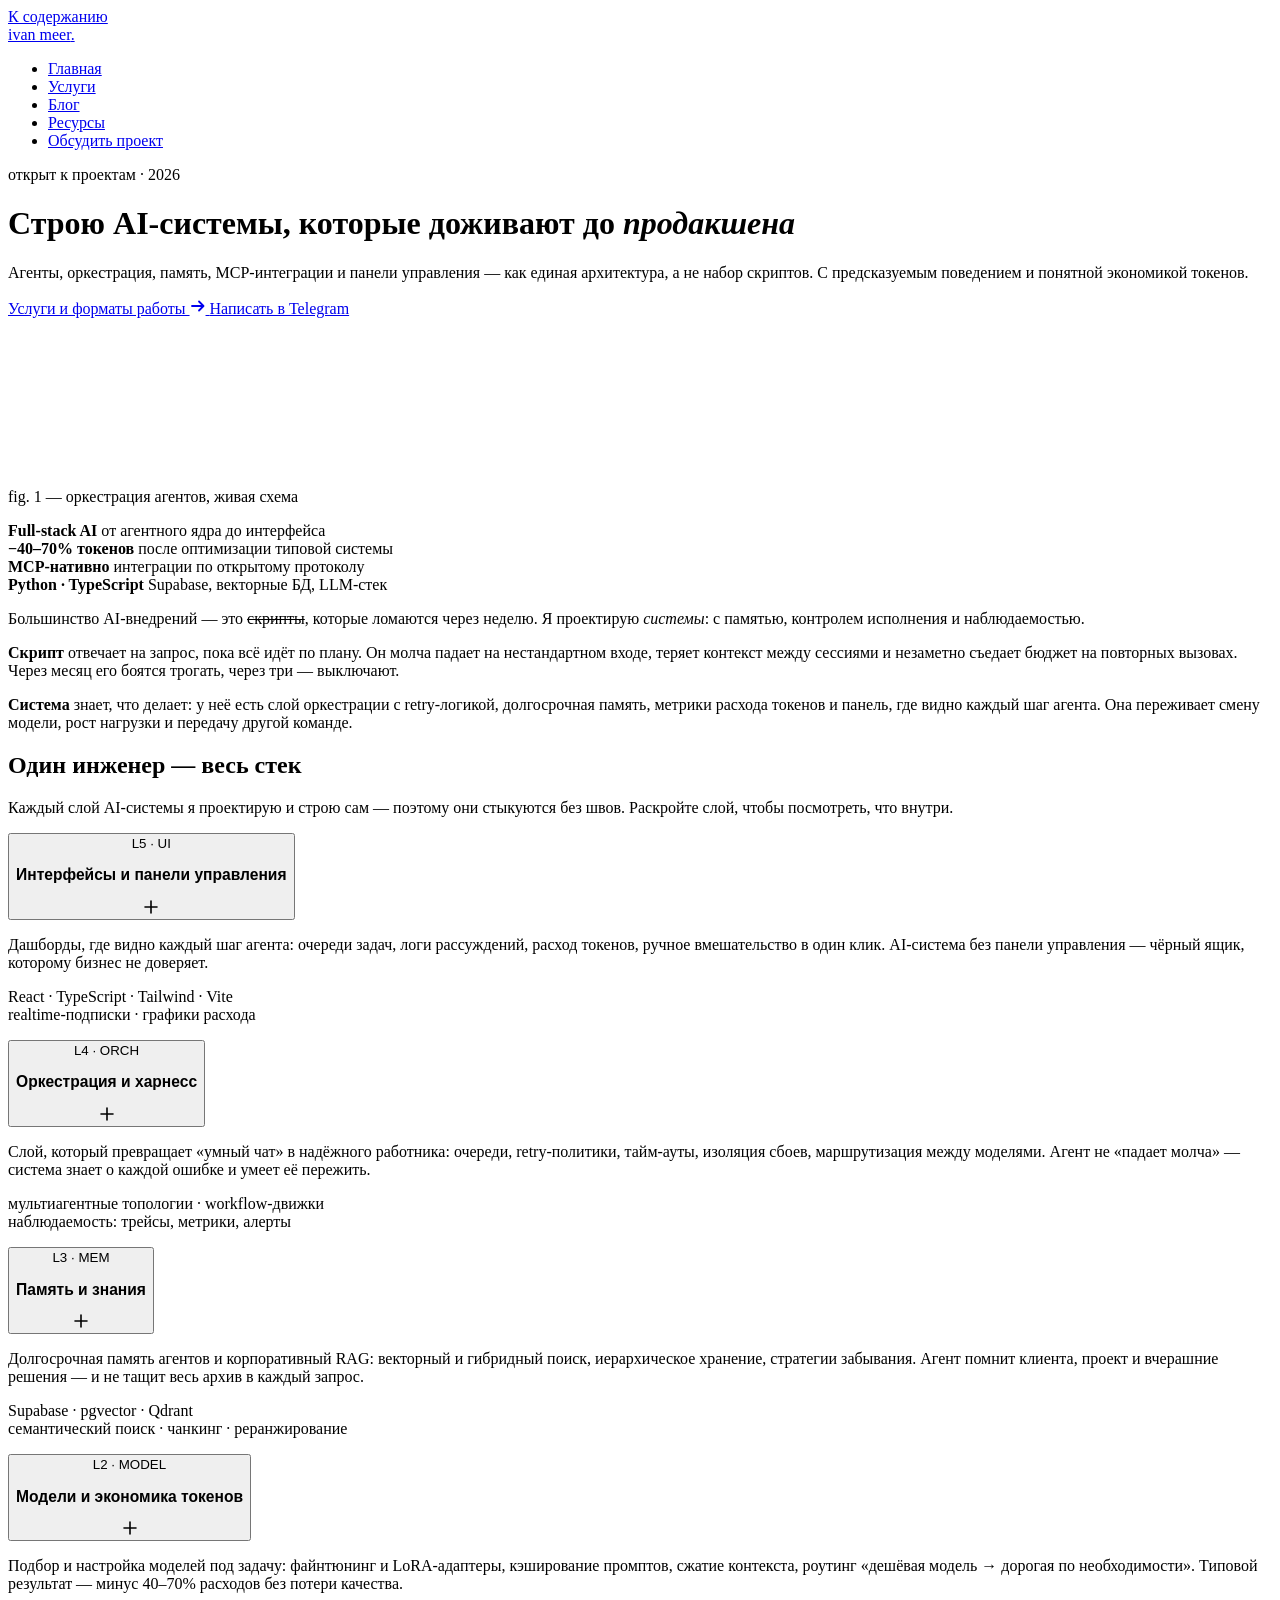
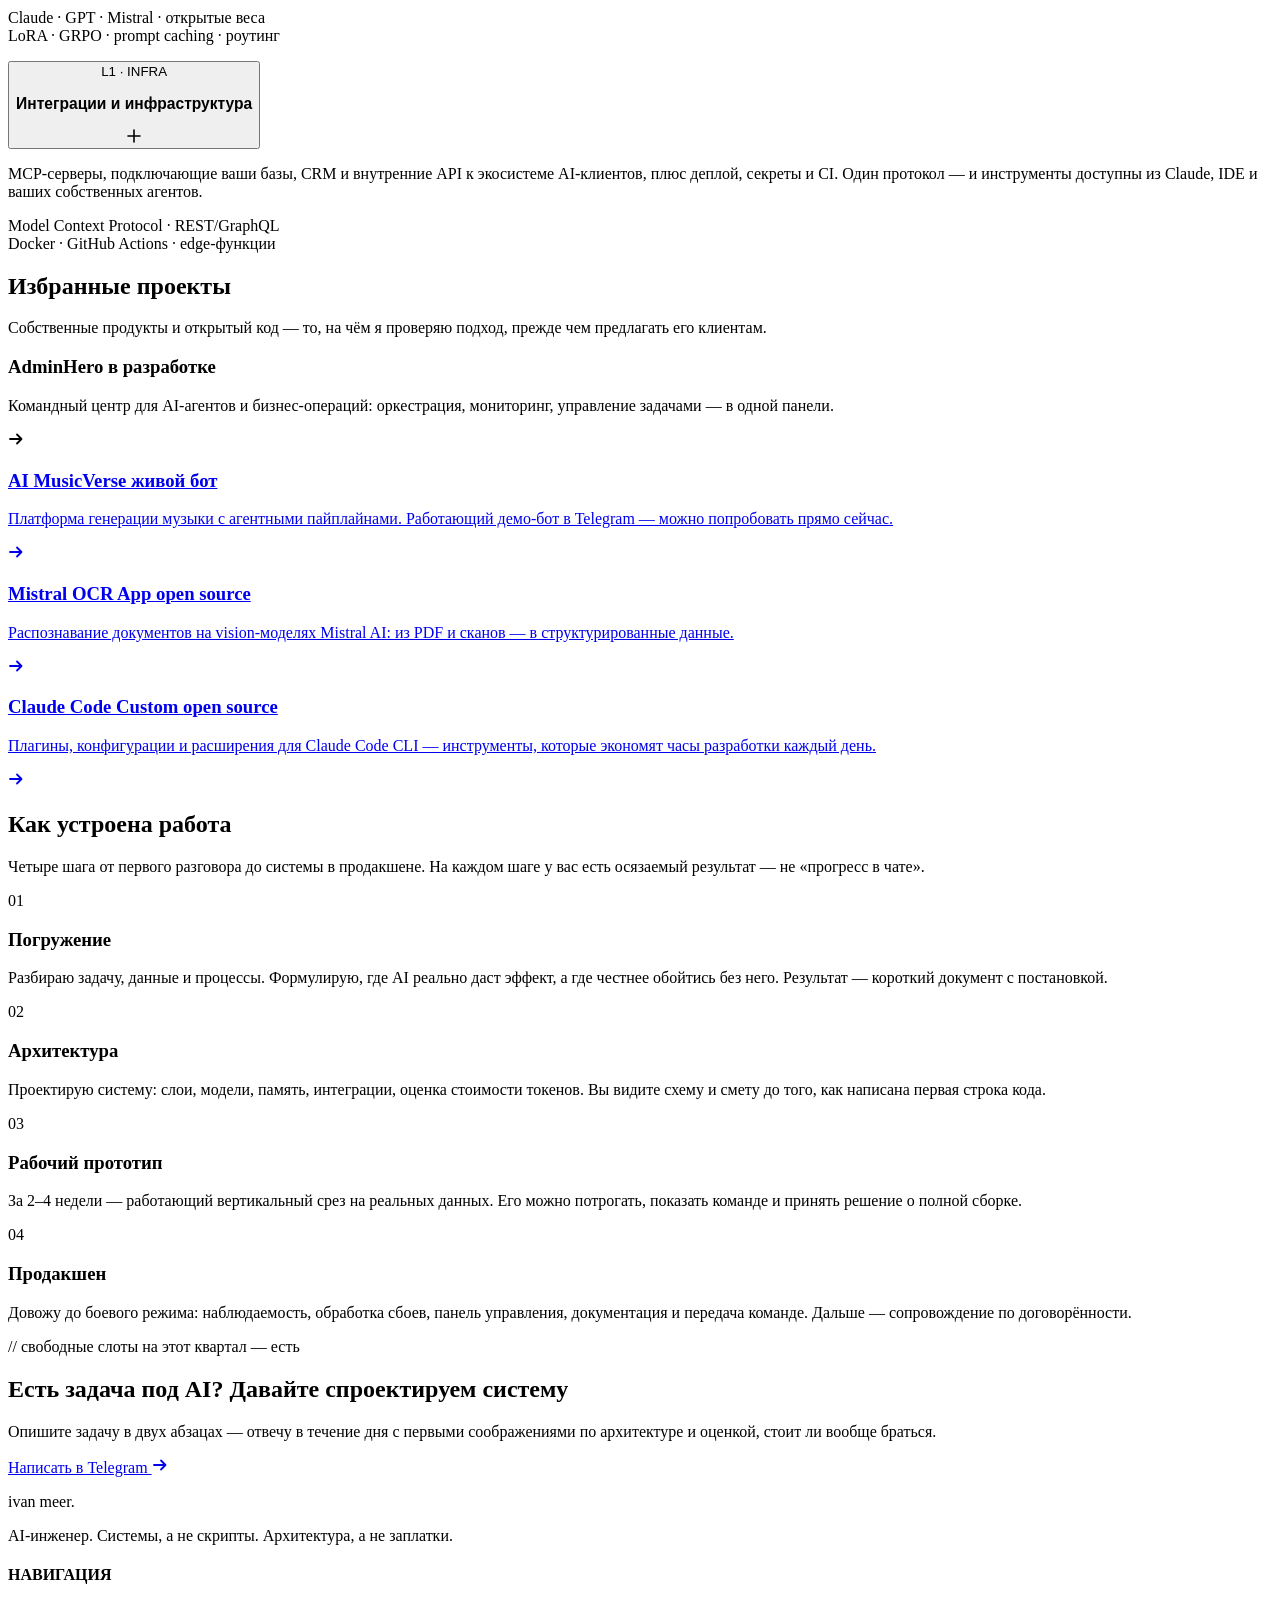
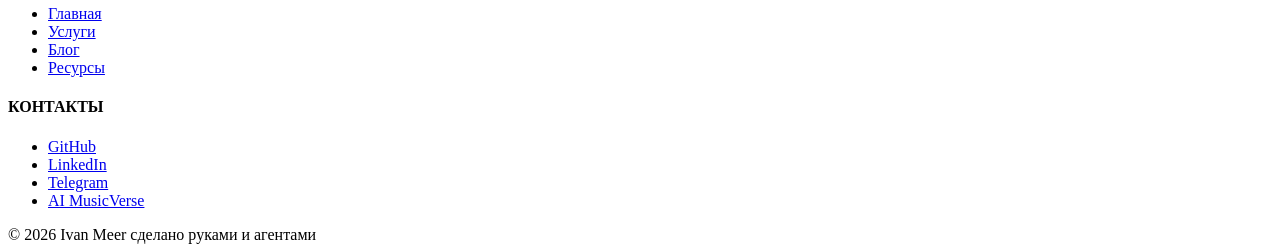
==== commit 4db8e1ab: "feat: полный редизайн портфолио — instrument-panel дизайн-система - светлый минимализм (OKLCH), один" ====
--- a/docs/index.html
+++ b/docs/index.html
@@ -1,217 +1,293 @@
 <!DOCTYPE html>
-<html lang="ru">
+<html lang="ru" class="no-js">
 <head>
 <meta charset="UTF-8">
 <meta name="viewport" content="width=device-width, initial-scale=1.0">
-<title>Ivan Meer — Full-stack AI Engineer</title>
+<title>Ivan Meer — AI-инженер. Системы, которые доживают до продакшена</title>
 <base href="/ivan-meer/">
-<meta name="description" content="Full-stack AI инженер. Создаю не скрипты, а полноценные AI-системы: агенты, оркестрация, харнесс, память, панели управления, MCP-серверы.">
+<meta name="description" content="Проектирую и строю AI-системы целиком: агенты, оркестрация, память, MCP-интеграции, панели управления. От архитектуры до продакшена — и с понятной экономикой токенов.">
+<meta property="og:title" content="Ivan Meer — AI-инженер">
+<meta property="og:description" content="AI-системы, которые доживают до продакшена: агенты, оркестрация, память, MCP, интерфейсы.">
+<meta property="og:type" content="website">
 <link rel="preconnect" href="https://fonts.googleapis.com">
 <link rel="preconnect" href="https://fonts.gstatic.com" crossorigin>
-<link href="https://fonts.googleapis.com/css2?family=Inter:wght@300;400;500;600;700&family=JetBrains+Mono:wght@400;500;600&display=swap" rel="stylesheet">
+<link href="https://fonts.googleapis.com/css2?family=Unbounded:wght@500;600;700&family=Onest:wght@400;500;600;700;800&family=PT+Mono&display=swap" rel="stylesheet">
 <link rel="stylesheet" href="style.css">
 <script src="script.js" defer></script>
 </head>
 <body>
 
-<canvas id="particles"></canvas>
-
-<div class="wrap">
-  <nav id="nav">
-    <div class="nav-inner">
-      <a href="/ivan-meer/" class="nav-logo">~/ivan-meer</a>
-      <ul class="nav-links">
-        <li><a href="/ivan-meer/" class="active">Главная</a></li>
-        <li><a href="/ivan-meer/services">Услуги</a></li>
-        <li><a href="/ivan-meer/blog">Блог</a></li>
-        <li><a href="/ivan-meer/links">Ресурсы</a></li>
-      </ul>
-    </div>
-  </nav>
-
-  <!-- Hero -->
-  <section class="hero">
+<a class="skip-link" href="#main">К содержанию</a>
+
+<nav class="nav" aria-label="Основная навигация">
+  <div class="nav-inner">
+    <a href="/ivan-meer/" class="nav-logo">ivan meer<span class="dot">.</span></a>
+    <ul class="nav-links">
+      <li><a href="/ivan-meer/" class="active" aria-current="page">Главная</a></li>
+      <li><a href="/ivan-meer/services">Услуги</a></li>
+      <li><a href="/ivan-meer/blog">Блог</a></li>
+      <li><a href="/ivan-meer/links">Ресурсы</a></li>
+      <li><a href="https://t.me/phuketguruadmin" target="_blank" rel="noopener" class="nav-cta">Обсудить проект</a></li>
+    </ul>
+  </div>
+</nav>
+
+<main id="main">
+
+  <!-- ── Hero ── -->
+  <header class="hero">
     <div class="container">
       <div class="hero-grid">
-        <div class="hero-content reveal">
-          <p class="hero-eyebrow">Full-stack AI Engineer & Systems Architect</p>
-          <h1>От идеи до <span class="accent">продакшена</span>: целостные <span class="accent2">AI-системы</span></h1>
-          <p class="lead">Не скрипты. Не разовые автоматизации. Архитектура, агенты, память, оркестрация, интерфейсы — всё, что делает AI работающим и безопасным в реальном бизнесе.</p>
-          <div class="terminal" id="terminal">
-            <span class="prompt">$</span> whoami<br>
-            <span class="output">ivan-meer — Full-stack AI Engineer</span><br>
-            <span class="prompt">$</span> cat /etc/motd<br>
-            <span class="output">Системы, а не скрипты. Архитектура, а не заплатки.</span><br>
-            <span class="prompt">$</span> <span class="cursor"></span>
+        <div>
+          <p class="hero-status">открыт к проектам · 2026</p>
+          <h1>
+            <span class="mask-line"><span>Строю AI-системы,</span></span>
+            <span class="mask-line"><span>которые доживают</span></span>
+            <span class="mask-line"><span>до <em>продакшена</em></span></span>
+          </h1>
+          <p class="lead">Агенты, оркестрация, память, MCP-интеграции и панели управления — как единая архитектура, а не набор скриптов. С предсказуемым поведением и понятной экономикой токенов.</p>
+          <div class="hero-actions">
+            <a href="/ivan-meer/services" class="btn btn-primary">
+              Услуги и форматы работы
+              <svg width="16" height="16" viewBox="0 0 16 16" fill="none" aria-hidden="true"><path d="M2 8h11M9 3.5 13.5 8 9 12.5" stroke="currentColor" stroke-width="1.8" stroke-linecap="round" stroke-linejoin="round"/></svg>
+            </a>
+            <a href="https://t.me/phuketguruadmin" target="_blank" rel="noopener" class="btn btn-ghost">Написать в Telegram</a>
           </div>
-          <a href="/ivan-meer/services" class="hero-cta">
-            Что я делаю
-            <svg width="16" height="16" viewBox="0 0 16 16" fill="none"><path d="M8 3v10M3 8l5 5 5-5" stroke="currentColor" stroke-width="2" stroke-linecap="round" stroke-linejoin="round"/></svg>
-          </a>
-        </div>
-        <div class="hero-visual reveal">
-          <div class="hero-card" id="hero-card">
-            <div class="stat-row">
-              <div class="stat"><h3>Full</h3><p>Stack: agent → UI → infra</p></div>
-              <div class="stat"><h3>Prod</h3><p>От прототипа до продакшена</p></div>
-            </div>
-            <div class="stack-row">
-              <span class="tag">AI Agents</span>
-              <span class="tag">Orchestration</span>
-              <span class="tag">MCP</span>
-              <span class="tag">Memory Systems</span>
-              <span class="tag">Dashboards</span>
-              <span class="tag">Python</span>
-              <span class="tag">TypeScript</span>
-              <span class="tag">Token Ops</span>
-            </div>
-          </div>
-        </div>
-      </div>
-    </div>
-  </section>
-
-  <!-- About -->
-  <section id="about">
-    <div class="container">
-      <p class="section-label reveal">01. Обо мне</p>
-      <h2 class="section-title reveal">AI-системы, а <span>не скрипты</span></h2>
-      <div class="hero-grid" style="min-height:0;padding:0;">
-        <div class="reveal">
-          <p style="font-size:1.05rem;line-height:1.8;margin-bottom:20px;">Большинство AI-автоматизаций сегодня — это набор разрозненных скриптов, которые ломаются через неделю и съедают токены на пустых операциях. Я создаю <strong>целостные AI-системы</strong>: от агентного ядра и систем памяти до панелей управления с современным интерфейсом и MCP-интеграций.</p>
-          <p style="font-size:1.05rem;line-height:1.8;">Full-stack подход означает, что я не просто «подключаю ChatGPT к API». Я проектирую архитектуру, выстраиваю харнесс для надёжного исполнения, оптимизирую расход токенов на 40–70%, обучаю модели под конкретные задачи, строю панели управления и интегрирую AI в существующие бизнес-процессы — целиком.</p>
-        </div>
-        <div class="reveal">
-          <div style="display:grid;grid-template-columns:1fr 1fr;gap:16px;">
-            <div class="highlight"><div class="num">AI</div><div class="label">Агенты + оркестрация</div></div>
-            <div class="highlight"><div class="num">MCP</div><div class="label">Серверы + протокол</div></div>
-            <div class="highlight"><div class="num">DB</div><div class="label">Системы памяти</div></div>
-            <div class="highlight"><div class="num">UI</div><div class="label">Панели управления</div></div>
-          </div>
-        </div>
-      </div>
-    </div>
-  </section>
-
-  <!-- Focus -->
-  <section id="focus">
-    <div class="container">
-      <p class="section-label reveal">02. Направления</p>
-      <h2 class="section-title reveal">Что я <span>разрабатываю</span> и <span>исследую</span></h2>
-      <div class="focus-grid">
-        <div class="focus-card reveal"><span class="icon">🤖</span><h3>AI-агенты</h3></div>
-        <div class="focus-card reveal"><span class="icon">🎛️</span><h3>Оркестрация</h3></div>
-        <div class="focus-card reveal"><span class="icon">🧠</span><h3>Системы памяти</h3></div>
-        <div class="focus-card reveal"><span class="icon">🔌</span><h3>MCP-серверы</h3></div>
-        <div class="focus-card reveal"><span class="icon">🎓</span><h3>Обучение моделей</h3></div>
-        <div class="focus-card reveal"><span class="icon">📊</span><h3>Панели управления</h3></div>
-        <div class="focus-card reveal"><span class="icon">⚡</span><h3>Token-оптимизация</h3></div>
-        <div class="focus-card reveal"><span class="icon">🏗️</span><h3>Архитектура AI</h3></div>
-      </div>
-    </div>
-  </section>
-
-  <!-- Projects -->
-  <section id="projects">
-    <div class="container">
-      <p class="section-label reveal">03. Проекты</p>
-      <h2 class="section-title reveal">Избранные <span>работы</span></h2>
-      <div class="projects-list">
-
-        <div class="project reveal">
-          <div class="project-inner">
-            <div class="project-main">
-              <h3>AdminHero</h3>
-              <p>AI-центр управления агентами, автоматизациями и бизнес-операциями — полноценная оркестрация, а не набор скриптов.</p>
-            </div>
-            <div class="project-meta">
-              <div class="project-tags"><span class="project-tag">AI Agents</span><span class="project-tag">Orchestration</span><span class="project-tag">Enterprise</span></div>
-            </div>
-          </div>
-        </div>
-
-        <a href="https://t.me/AIMusicVerse" target="_blank" rel="noopener" class="project reveal" style="text-decoration:none;color:inherit;">
-          <div class="project-inner">
-            <div class="project-main">
-              <h3>AI MusicVerse</h3>
-              <p>AI-платформа для генерации музыки. Демо-бот доступен в Telegram: <span style="color:var(--cyan);">@AIMusicVerse</span></p>
-            </div>
-            <div class="project-meta">
-              <span class="project-link">@AIMusicVerse</span>
-              <div class="project-tags"><span class="project-tag">AI Music</span><span class="project-tag">Telegram Bot</span><span class="project-tag">Python</span></div>
-            </div>
-          </div>
-        </a>
-
-        <a href="https://github.com/ivan-meer/mistral-ocr-app" target="_blank" rel="noopener" class="project reveal" style="text-decoration:none;color:inherit;">
-          <div class="project-inner">
-            <div class="project-main">
-              <h3>Mistral OCR App</h3>
-              <p>Распознавание документов через vision-модели Mistral AI. Быстро, точно, с интеграцией в рабочий процесс.</p>
-            </div>
-            <div class="project-meta">
-              <span class="project-link"><svg viewBox="0 0 16 16" fill="currentColor" width="12" height="12" style="margin-right:4px;"><path d="M3.75 2h8.5c.966 0 1.75.784 1.75 1.75v8.5A1.75 1.75 0 0 1 12.25 14h-8.5A1.75 1.75 0 0 1 2 12.25v-8.5C2 2.784 2.784 2 3.75 2Zm2.97 9.22 4.5-4.5a.75.75 0 0 0-1.06-1.06L6.5 9.323 4.72 7.543a.75.75 0 0 0-1.06 1.06l2.25 2.25a.75.75 0 0 0 1.06 0Z"/></svg> ivan-meer/mistral-ocr-app</span>
-              <div class="project-tags"><span class="project-tag">OCR</span><span class="project-tag">Mistral AI</span><span class="project-tag">Vision</span></div>
-            </div>
-          </div>
-        </a>
-
-        <a href="https://github.com/ivan-meer/claude-code-custom" target="_blank" rel="noopener" class="project reveal" style="text-decoration:none;color:inherit;">
-          <div class="project-inner">
-            <div class="project-main">
-              <h3>Claude Code Custom</h3>
-              <p>Конфигурации, плагины и расширения для Claude Code CLI. Инструменты, которые экономят часы разработки.</p>
-            </div>
-            <div class="project-meta">
-              <span class="project-link"><svg viewBox="0 0 16 16" fill="currentColor" width="12" height="12" style="margin-right:4px;"><path d="M3.75 2h8.5c.966 0 1.75.784 1.75 1.75v8.5A1.75 1.75 0 0 1 12.25 14h-8.5A1.75 1.75 0 0 1 2 12.25v-8.5C2 2.784 2.784 2 3.75 2Zm2.97 9.22 4.5-4.5a.75.75 0 0 0-1.06-1.06L6.5 9.323 4.72 7.543a.75.75 0 0 0-1.06 1.06l2.25 2.25a.75.75 0 0 0 1.06 0Z"/></svg> ivan-meer/claude-code-custom</span>
-              <div class="project-tags"><span class="project-tag">Claude Code</span><span class="project-tag">DevTools</span><span class="project-tag">TypeScript</span></div>
-            </div>
-          </div>
-        </a>
-
-        <div class="project reveal">
-          <div class="project-inner">
-            <div class="project-main">
-              <h3>AI Engineering Lab</h3>
-              <p>Коллекция экспериментальных AI-проектов, заметок и полезных подборок.</p>
-            </div>
-            <div class="project-meta">
-              <div class="project-tags"><span class="project-tag">Research</span><span class="project-tag">Awesome Lists</span><span class="project-tag">Experiments</span></div>
-            </div>
-          </div>
-        </div>
-
-      </div>
-    </div>
-  </section>
-
-  <!-- Connect -->
-  <section id="connect">
-    <div class="container">
-      <p class="section-label reveal">04. Контакты</p>
-      <h2 class="section-title reveal">Давайте <span>создавать</span> вместе</h2>
-      <div class="connect-grid">
-        <a href="https://github.com/ivan-meer" target="_blank" rel="noopener" class="connect-card reveal"><span class="icon">💻</span><span class="label">GitHub</span><span class="handle">ivan-meer</span></a>
-        <a href="https://linkedin.com/in/ivan-meer" target="_blank" rel="noopener" class="connect-card reveal"><span class="icon">🔗</span><span class="label">LinkedIn</span><span class="handle">ivan-meer</span></a>
-        <a href="https://t.me/phuketguruadmin" target="_blank" rel="noopener" class="connect-card reveal"><span class="icon">✈️</span><span class="label">Telegram</span><span class="handle">@phuketguruadmin</span></a>
-        <a href="https://t.me/AIMusicVerse" target="_blank" rel="noopener" class="connect-card reveal"><span class="icon">🎵</span><span class="label">AI MusicVerse</span><span class="handle">@AIMusicVerse</span></a>
-      </div>
-    </div>
-  </section>
-
-  <footer>
-    <div class="container">
-      <div class="footer-nav">
-        <a href="/ivan-meer/">Главная</a>
-        <a href="/ivan-meer/services">Услуги</a>
-        <a href="/ivan-meer/blog">Блог</a>
-        <a href="/ivan-meer/links">Ресурсы</a>
-      </div>
-      <p class="footer-text">© 2026 Ivan Meer</p>
-    </div>
-  </footer>
-</div>
-
-<!-- JS in script.js -->
+        </div>
+        <div class="hero-canvas-wrap" aria-hidden="true">
+          <canvas id="orchestra"></canvas>
+          <p class="hero-canvas-caption">fig. 1 — оркестрация агентов, живая схема</p>
+        </div>
+      </div>
+    </div>
+  </header>
+
+  <!-- ── Facts strip ── -->
+  <div class="strip">
+    <div class="container">
+      <div class="strip-inner">
+        <div class="strip-cell" data-reveal style="--d:0s">
+          <b>Full-stack AI</b>
+          <span>от агентного ядра до интерфейса</span>
+        </div>
+        <div class="strip-cell" data-reveal style="--d:0.08s">
+          <b>−40–70% токенов</b>
+          <span>после оптимизации типовой системы</span>
+        </div>
+        <div class="strip-cell" data-reveal style="--d:0.16s">
+          <b>MCP-нативно</b>
+          <span>интеграции по открытому протоколу</span>
+        </div>
+        <div class="strip-cell" data-reveal style="--d:0.24s">
+          <b>Python · TypeScript</b>
+          <span>Supabase, векторные БД, LLM-стек</span>
+        </div>
+      </div>
+    </div>
+  </div>
+
+  <!-- ── Manifesto ── -->
+  <section class="manifesto">
+    <div class="container">
+      <p class="big" data-reveal>Большинство AI-внедрений — это <s>скрипты</s>, которые ломаются через неделю. Я проектирую <em>системы</em>: с памятью, контролем исполнения и наблюдаемостью.</p>
+      <div class="manifesto-cols">
+        <p data-reveal style="--d:0.1s"><strong>Скрипт</strong> отвечает на запрос, пока всё идёт по плану. Он молча падает на нестандартном входе, теряет контекст между сессиями и незаметно съедает бюджет на повторных вызовах. Через месяц его боятся трогать, через три — выключают.</p>
+        <p data-reveal style="--d:0.2s"><strong>Система</strong> знает, что делает: у неё есть слой оркестрации с retry-логикой, долгосрочная память, метрики расхода токенов и панель, где видно каждый шаг агента. Она переживает смену модели, рост нагрузки и передачу другой команде.</p>
+      </div>
+    </div>
+  </section>
+
+  <!-- ── Stack layers ── -->
+  <section>
+    <div class="container">
+      <div class="section-head">
+        <h2 data-reveal>Один инженер — весь стек</h2>
+        <p class="side" data-reveal style="--d:0.1s">Каждый слой AI-системы я проектирую и строю сам — поэтому они стыкуются без швов. Раскройте слой, чтобы посмотреть, что внутри.</p>
+      </div>
+      <div class="layers">
+
+        <div class="layer open">
+          <button class="layer-head" aria-expanded="true">
+            <span class="code">L5 · UI</span>
+            <h3>Интерфейсы и панели управления</h3>
+            <span class="toggle" aria-hidden="true"><svg width="14" height="14" viewBox="0 0 14 14" fill="none"><path d="M7 1v12M1 7h12" stroke="currentColor" stroke-width="1.6" stroke-linecap="round"/></svg></span>
+          </button>
+          <div class="layer-body"><div class="layer-body-inner"><div class="layer-body-content">
+            <p>Дашборды, где видно каждый шаг агента: очереди задач, логи рассуждений, расход токенов, ручное вмешательство в один клик. AI-система без панели управления — чёрный ящик, которому бизнес не доверяет.</p>
+            <p class="layer-tools">React · TypeScript · Tailwind · Vite<br>realtime-подписки · графики расхода</p>
+          </div></div></div>
+        </div>
+
+        <div class="layer">
+          <button class="layer-head" aria-expanded="false">
+            <span class="code">L4 · ORCH</span>
+            <h3>Оркестрация и харнесс</h3>
+            <span class="toggle" aria-hidden="true"><svg width="14" height="14" viewBox="0 0 14 14" fill="none"><path d="M7 1v12M1 7h12" stroke="currentColor" stroke-width="1.6" stroke-linecap="round"/></svg></span>
+          </button>
+          <div class="layer-body"><div class="layer-body-inner"><div class="layer-body-content">
+            <p>Слой, который превращает «умный чат» в надёжного работника: очереди, retry-политики, тайм-ауты, изоляция сбоев, маршрутизация между моделями. Агент не «падает молча» — система знает о каждой ошибке и умеет её пережить.</p>
+            <p class="layer-tools">мультиагентные топологии · workflow-движки<br>наблюдаемость: трейсы, метрики, алерты</p>
+          </div></div></div>
+        </div>
+
+        <div class="layer">
+          <button class="layer-head" aria-expanded="false">
+            <span class="code">L3 · MEM</span>
+            <h3>Память и знания</h3>
+            <span class="toggle" aria-hidden="true"><svg width="14" height="14" viewBox="0 0 14 14" fill="none"><path d="M7 1v12M1 7h12" stroke="currentColor" stroke-width="1.6" stroke-linecap="round"/></svg></span>
+          </button>
+          <div class="layer-body"><div class="layer-body-inner"><div class="layer-body-content">
+            <p>Долгосрочная память агентов и корпоративный RAG: векторный и гибридный поиск, иерархическое хранение, стратегии забывания. Агент помнит клиента, проект и вчерашние решения — и не тащит весь архив в каждый запрос.</p>
+            <p class="layer-tools">Supabase · pgvector · Qdrant<br>семантический поиск · чанкинг · реранжирование</p>
+          </div></div></div>
+        </div>
+
+        <div class="layer">
+          <button class="layer-head" aria-expanded="false">
+            <span class="code">L2 · MODEL</span>
+            <h3>Модели и экономика токенов</h3>
+            <span class="toggle" aria-hidden="true"><svg width="14" height="14" viewBox="0 0 14 14" fill="none"><path d="M7 1v12M1 7h12" stroke="currentColor" stroke-width="1.6" stroke-linecap="round"/></svg></span>
+          </button>
+          <div class="layer-body"><div class="layer-body-inner"><div class="layer-body-content">
+            <p>Подбор и настройка моделей под задачу: файнтюнинг и LoRA-адаптеры, кэширование промптов, сжатие контекста, роутинг «дешёвая модель → дорогая по необходимости». Типовой результат — минус 40–70% расходов без потери качества.</p>
+            <p class="layer-tools">Claude · GPT · Mistral · открытые веса<br>LoRA · GRPO · prompt caching · роутинг</p>
+          </div></div></div>
+        </div>
+
+        <div class="layer">
+          <button class="layer-head" aria-expanded="false">
+            <span class="code">L1 · INFRA</span>
+            <h3>Интеграции и инфраструктура</h3>
+            <span class="toggle" aria-hidden="true"><svg width="14" height="14" viewBox="0 0 14 14" fill="none"><path d="M7 1v12M1 7h12" stroke="currentColor" stroke-width="1.6" stroke-linecap="round"/></svg></span>
+          </button>
+          <div class="layer-body"><div class="layer-body-inner"><div class="layer-body-content">
+            <p>MCP-серверы, подключающие ваши базы, CRM и внутренние API к экосистеме AI-клиентов, плюс деплой, секреты и CI. Один протокол — и инструменты доступны из Claude, IDE и ваших собственных агентов.</p>
+            <p class="layer-tools">Model Context Protocol · REST/GraphQL<br>Docker · GitHub Actions · edge-функции</p>
+          </div></div></div>
+        </div>
+
+      </div>
+    </div>
+  </section>
+
+  <!-- ── Projects ── -->
+  <section class="projects">
+    <div class="container">
+      <div class="section-head">
+        <h2 data-reveal>Избранные проекты</h2>
+        <p class="side" data-reveal style="--d:0.1s">Собственные продукты и открытый код — то, на чём я проверяю подход, прежде чем предлагать его клиентам.</p>
+      </div>
+      <div>
+
+        <div class="project-row static" data-reveal>
+          <div><h3>AdminHero <span class="badge">в разработке</span></h3></div>
+          <p>Командный центр для AI-агентов и бизнес-операций: оркестрация, мониторинг, управление задачами — в одной панели.</p>
+          <span class="arrow" aria-hidden="true"><svg width="16" height="16" viewBox="0 0 16 16" fill="none"><path d="M2 8h11M9 3.5 13.5 8 9 12.5" stroke="currentColor" stroke-width="1.8" stroke-linecap="round" stroke-linejoin="round"/></svg></span>
+        </div>
+
+        <a href="https://t.me/AIMusicVerse" target="_blank" rel="noopener" class="project-row" data-reveal>
+          <div><h3>AI MusicVerse <span class="badge">живой бот</span></h3></div>
+          <p>Платформа генерации музыки с агентными пайплайнами. Работающий демо-бот в Telegram — можно попробовать прямо сейчас.</p>
+          <span class="arrow" aria-hidden="true"><svg width="16" height="16" viewBox="0 0 16 16" fill="none"><path d="M2 8h11M9 3.5 13.5 8 9 12.5" stroke="currentColor" stroke-width="1.8" stroke-linecap="round" stroke-linejoin="round"/></svg></span>
+        </a>
+
+        <a href="https://github.com/ivan-meer/mistral-ocr-app" target="_blank" rel="noopener" class="project-row" data-reveal>
+          <div><h3>Mistral OCR App <span class="badge">open source</span></h3></div>
+          <p>Распознавание документов на vision-моделях Mistral AI: из PDF и сканов — в структурированные данные.</p>
+          <span class="arrow" aria-hidden="true"><svg width="16" height="16" viewBox="0 0 16 16" fill="none"><path d="M2 8h11M9 3.5 13.5 8 9 12.5" stroke="currentColor" stroke-width="1.8" stroke-linecap="round" stroke-linejoin="round"/></svg></span>
+        </a>
+
+        <a href="https://github.com/ivan-meer/claude-code-custom" target="_blank" rel="noopener" class="project-row" data-reveal>
+          <div><h3>Claude Code Custom <span class="badge">open source</span></h3></div>
+          <p>Плагины, конфигурации и расширения для Claude Code CLI — инструменты, которые экономят часы разработки каждый день.</p>
+          <span class="arrow" aria-hidden="true"><svg width="16" height="16" viewBox="0 0 16 16" fill="none"><path d="M2 8h11M9 3.5 13.5 8 9 12.5" stroke="currentColor" stroke-width="1.8" stroke-linecap="round" stroke-linejoin="round"/></svg></span>
+        </a>
+
+      </div>
+    </div>
+  </section>
+
+  <!-- ── Process ── -->
+  <section class="band-dark">
+    <div class="container">
+      <div class="section-head">
+        <h2 data-reveal>Как устроена работа</h2>
+        <p class="side" data-reveal style="--d:0.1s">Четыре шага от первого разговора до системы в продакшене. На каждом шаге у вас есть осязаемый результат — не «прогресс в чате».</p>
+      </div>
+      <div class="process-grid">
+        <div class="process-step" data-reveal style="--d:0s">
+          <span class="num">01</span>
+          <h3>Погружение</h3>
+          <p>Разбираю задачу, данные и процессы. Формулирую, где AI реально даст эффект, а где честнее обойтись без него. Результат — короткий документ с постановкой.</p>
+        </div>
+        <div class="process-step" data-reveal style="--d:0.08s">
+          <span class="num">02</span>
+          <h3>Архитектура</h3>
+          <p>Проектирую систему: слои, модели, память, интеграции, оценка стоимости токенов. Вы видите схему и смету до того, как написана первая строка кода.</p>
+        </div>
+        <div class="process-step" data-reveal style="--d:0.16s">
+          <span class="num">03</span>
+          <h3>Рабочий прототип</h3>
+          <p>За 2–4 недели — работающий вертикальный срез на реальных данных. Его можно потрогать, показать команде и принять решение о полной сборке.</p>
+        </div>
+        <div class="process-step" data-reveal style="--d:0.24s">
+          <span class="num">04</span>
+          <h3>Продакшен</h3>
+          <p>Довожу до боевого режима: наблюдаемость, обработка сбоев, панель управления, документация и передача команде. Дальше — сопровождение по договорённости.</p>
+        </div>
+      </div>
+    </div>
+  </section>
+
+  <!-- ── CTA ── -->
+  <section class="band-accent">
+    <div class="container">
+      <div class="cta-inner">
+        <p class="sys">// свободные слоты на этот квартал — есть</p>
+        <h2 data-reveal>Есть задача под AI? Давайте спроектируем систему</h2>
+        <p class="cta-sub" data-reveal style="--d:0.1s">Опишите задачу в двух абзацах — отвечу в течение дня с первыми соображениями по архитектуре и оценкой, стоит ли вообще браться.</p>
+        <a href="https://t.me/phuketguruadmin" target="_blank" rel="noopener" class="btn btn-on-accent" data-reveal style="--d:0.2s">
+          Написать в Telegram
+          <svg width="16" height="16" viewBox="0 0 16 16" fill="none" aria-hidden="true"><path d="M2 8h11M9 3.5 13.5 8 9 12.5" stroke="currentColor" stroke-width="1.8" stroke-linecap="round" stroke-linejoin="round"/></svg>
+        </a>
+      </div>
+    </div>
+  </section>
+
+</main>
+
+<footer>
+  <div class="container">
+    <div class="footer-grid">
+      <div>
+        <p class="brand">ivan meer<span class="dot">.</span></p>
+        <p class="tagline">AI-инженер. Системы, а не скрипты. Архитектура, а не заплатки.</p>
+      </div>
+      <div>
+        <h4>НАВИГАЦИЯ</h4>
+        <ul>
+          <li><a href="/ivan-meer/">Главная</a></li>
+          <li><a href="/ivan-meer/services">Услуги</a></li>
+          <li><a href="/ivan-meer/blog">Блог</a></li>
+          <li><a href="/ivan-meer/links">Ресурсы</a></li>
+        </ul>
+      </div>
+      <div>
+        <h4>КОНТАКТЫ</h4>
+        <ul>
+          <li><a href="https://github.com/ivan-meer" target="_blank" rel="noopener">GitHub</a></li>
+          <li><a href="https://linkedin.com/in/ivan-meer" target="_blank" rel="noopener">LinkedIn</a></li>
+          <li><a href="https://t.me/phuketguruadmin" target="_blank" rel="noopener">Telegram</a></li>
+          <li><a href="https://t.me/AIMusicVerse" target="_blank" rel="noopener">AI MusicVerse</a></li>
+        </ul>
+      </div>
+    </div>
+    <div class="footer-bottom">
+      <span>© 2026 Ivan Meer</span>
+      <span>сделано руками и агентами</span>
+    </div>
+  </div>
+</footer>
+
 </body>
 </html>
--- a/docs/style.css
+++ b/docs/style.css
@@ -1,341 +1,738 @@
-/* ── Design Tokens ── */
+/* ══════════════════════════════════════════════════════════════
+   Ivan Meer — instrument-panel aesthetic
+   Off-white paper-neutral (chroma 0), graphite ink, one committed
+   vermilion accent. Type: Unbounded (display) · Onest (text) ·
+   PT Mono (data). No neon, no glass, no particles.
+   ══════════════════════════════════════════════════════════════ */
+
 :root {
-  --bg: #0A0A0F;
-  --surface: #13132B;
-  --border: #1A1A3E;
-  --cyan: #00E5FF;
-  --orange: #FF6B35;
-  --violet: #6C63FF;
-  --text: #C4C4D4;
-  --head: #EDEDF5;
-  --muted: #6B6B8A;
-  --glass: rgba(19, 19, 43, 0.7);
+  --bg:          oklch(97.5% 0.002 260);
+  --bg-2:        oklch(94.8% 0.004 260);
+  --ink:         oklch(24% 0.012 260);
+  --ink-2:       oklch(36% 0.012 260);
+  --ink-3:       oklch(50% 0.01 260);
+  --line:        oklch(87% 0.006 260);
+  --line-soft:   oklch(91% 0.004 260);
+  --accent:        oklch(60% 0.195 36);
+  --accent-deep:   oklch(49% 0.185 36);
+  --accent-bright: oklch(70% 0.185 40); /* accents on dark surfaces */
+  --accent-soft:   oklch(94% 0.03 36);
+  --dark:        oklch(21.5% 0.012 260);
+  --dark-2:      oklch(26% 0.014 260);
+  --dark-ink:    oklch(94% 0.004 260);
+  --dark-muted:  oklch(70% 0.008 260);
+
+  --font-display: 'Unbounded', sans-serif;
+  --font-text: 'Onest', system-ui, sans-serif;
+  --font-mono: 'PT Mono', monospace;
+
+  --container: 1200px;
+  --gutter: clamp(20px, 4vw, 48px);
+  --section: clamp(88px, 12vw, 160px);
+
+  --ease-out: cubic-bezier(0.22, 1, 0.36, 1);
+
+  --z-nav: 50;
+  --z-skip: 60;
 }
 
 * { margin: 0; padding: 0; box-sizing: border-box; }
+
 html { scroll-behavior: smooth; }
 
 body {
-  font-family: 'Inter', system-ui, sans-serif;
+  font-family: var(--font-text);
+  font-size: 1.0625rem;
   background: var(--bg);
-  color: var(--text);
-  line-height: 1.7;
-  overflow-x: hidden;
+  color: var(--ink);
+  line-height: 1.65;
   -webkit-font-smoothing: antialiased;
-}
-
-/* ── Canvas ── */
-#particles {
-  position: fixed; inset: 0; z-index: 0; pointer-events: none;
-}
-
-/* ── Wrap ── */
-.wrap { position: relative; z-index: 1; }
-.container { max-width: 1040px; margin: 0 auto; padding: 0 28px; }
-
-/* ── Nav ── */
-nav {
-  position: fixed; top: 0; left: 0; right: 0; z-index: 100;
-  background: rgba(10, 10, 15, 0.85);
-  backdrop-filter: blur(20px);
-  border-bottom: 1px solid rgba(26, 26, 62, 0.5);
-  padding: 14px 0;
-  transition: transform 0.3s;
-}
-nav.hidden { transform: translateY(-100%); }
+  overflow-x: clip;
+}
+
+::selection { background: var(--accent); color: #fff; }
+
+.container {
+  max-width: var(--container);
+  margin: 0 auto;
+  padding-inline: var(--gutter);
+}
+
+h1, h2, h3 { text-wrap: balance; }
+p { text-wrap: pretty; }
+
+a { color: inherit; }
+
+.skip-link {
+  position: fixed; top: -60px; left: 16px; z-index: var(--z-skip);
+  background: var(--ink); color: var(--bg);
+  padding: 10px 18px; border-radius: 4px;
+  font-size: 0.9rem; text-decoration: none;
+  transition: top 0.2s var(--ease-out);
+}
+.skip-link:focus { top: 12px; }
+
+/* ── Nav ─────────────────────────────────────────────────────── */
+
+.nav {
+  position: sticky; top: 0; z-index: var(--z-nav);
+  background: color-mix(in oklch, var(--bg) 92%, transparent);
+  backdrop-filter: blur(8px);
+  border-bottom: 1px solid transparent;
+  transition: border-color 0.3s;
+}
+.nav.scrolled { border-bottom-color: var(--line); }
 .nav-inner {
-  max-width: 1040px; margin: 0 auto; padding: 0 28px;
-  display: flex; justify-content: space-between; align-items: center;
+  max-width: var(--container); margin: 0 auto;
+  padding: 18px var(--gutter);
+  display: flex; align-items: center; justify-content: space-between;
+  gap: 24px;
 }
 .nav-logo {
-  font-family: 'JetBrains Mono', monospace;
-  font-weight: 600; font-size: 0.95rem;
-  color: var(--cyan); letter-spacing: -0.5px; text-decoration: none;
-}
-.nav-links { display: flex; gap: 28px; list-style: none; }
+  font-family: var(--font-display);
+  font-weight: 500; font-size: 0.92rem;
+  text-decoration: none; color: var(--ink);
+  letter-spacing: 0.01em;
+}
+.nav-logo .dot { color: var(--accent); }
+.nav-links {
+  display: flex; gap: 6px; list-style: none; align-items: center;
+}
 .nav-links a {
-  color: var(--muted); text-decoration: none;
-  font-size: 0.88rem; font-weight: 500; transition: color 0.2s;
-  padding-bottom: 4px;
-}
-.nav-links a:hover { color: var(--cyan); }
-.nav-links a.active { color: var(--cyan); border-bottom: 1px solid var(--cyan); }
-
-/* ── Sections generic ── */
-.page { padding-top: 100px; }
-section { padding: 80px 0; position: relative; }
-.section-label {
-  font-family: 'JetBrains Mono', monospace;
-  font-size: 0.72rem; color: var(--orange);
-  letter-spacing: 2.5px; text-transform: uppercase; margin-bottom: 14px;
-}
-.section-title {
-  font-family: 'JetBrains Mono', monospace;
-  font-size: clamp(1.6rem, 3vw, 2.2rem);
-  font-weight: 600; color: var(--head); margin-bottom: 48px;
-  letter-spacing: -0.5px;
-}
-.section-title span { color: var(--cyan); }
-
-/* ── Hero ── */
+  text-decoration: none; color: var(--ink-2);
+  font-size: 0.95rem; font-weight: 500;
+  padding: 8px 14px; border-radius: 999px;
+  transition: color 0.2s, background 0.2s;
+}
+.nav-links a:hover { color: var(--ink); background: var(--bg-2); }
+.nav-links a.active { color: var(--ink); background: var(--bg-2); }
+.nav-links a.nav-cta {
+  color: #fff; background: var(--ink);
+  margin-left: 10px;
+}
+.nav-links a.nav-cta:hover { background: var(--accent-deep); color: #fff; }
+
+/* ── Buttons & links ─────────────────────────────────────────── */
+
+.btn {
+  display: inline-flex; align-items: center; gap: 12px;
+  font-family: var(--font-text); font-weight: 600; font-size: 1rem;
+  padding: 16px 30px; border-radius: 999px;
+  text-decoration: none; cursor: pointer; border: none;
+  transition: background 0.25s, color 0.25s, transform 0.25s var(--ease-out);
+}
+.btn svg { transition: transform 0.25s var(--ease-out); }
+.btn:hover svg { transform: translateX(4px); }
+.btn-primary { background: var(--ink); color: var(--bg); }
+.btn-primary:hover { background: var(--accent-deep); color: #fff; }
+.btn-ghost {
+  background: transparent; color: var(--ink);
+  box-shadow: inset 0 0 0 1.5px var(--line);
+}
+.btn-ghost:hover { box-shadow: inset 0 0 0 1.5px var(--ink); }
+.btn-accent { background: var(--accent); color: #fff; }
+.btn-accent:hover { background: oklch(66% 0.195 36); }
+.btn-on-dark { background: var(--dark-ink); color: var(--dark); }
+.btn-on-dark:hover { background: #fff; }
+.btn-on-accent { background: oklch(20% 0.05 36); color: #fff; }
+.btn-on-accent:hover { background: oklch(14% 0.04 36); }
+
+.text-link {
+  color: var(--accent-deep); text-decoration: none;
+  font-weight: 600;
+  background-image: linear-gradient(currentColor, currentColor);
+  background-size: 0% 1.5px; background-repeat: no-repeat;
+  background-position: 0 100%;
+  transition: background-size 0.3s var(--ease-out);
+  padding-bottom: 2px;
+}
+.text-link:hover { background-size: 100% 1.5px; }
+
+/* ── Mono labels (system codes) ──────────────────────────────── */
+
+.sys {
+  font-family: var(--font-mono);
+  font-size: 0.8rem; color: var(--ink-3);
+  letter-spacing: 0.02em;
+}
+.sys .tick { color: var(--accent-deep); }
+
+/* ── Hero ────────────────────────────────────────────────────── */
+
 .hero {
-  min-height: 100vh; display: flex; align-items: center;
-  padding: 120px 0 80px; position: relative;
+  position: relative;
+  padding: clamp(64px, 9vw, 120px) 0 clamp(56px, 7vw, 96px);
+  border-bottom: 1px solid var(--line-soft);
+  overflow: clip;
 }
 .hero-grid {
+  display: grid;
+  grid-template-columns: minmax(0, 7fr) minmax(0, 5fr);
+  gap: clamp(32px, 5vw, 72px);
+  align-items: center;
+}
+.hero-status {
+  display: inline-flex; align-items: center; gap: 10px;
+  font-family: var(--font-mono); font-size: 0.82rem;
+  color: var(--ink-2);
+  border: 1px solid var(--line); border-radius: 999px;
+  padding: 7px 16px; margin-bottom: 28px;
+}
+.hero-status::before {
+  content: ''; width: 8px; height: 8px; border-radius: 50%;
+  background: var(--accent);
+}
+.hero h1 {
+  font-family: var(--font-text);
+  font-weight: 800;
+  font-size: clamp(2.4rem, 5vw, 4rem);
+  line-height: 1.08;
+  letter-spacing: -0.025em;
+  color: var(--ink);
+  max-width: 20ch; /* fits the longest masked line, keeps 1 line = 1 mask */
+}
+.hero h1 em {
+  font-style: normal; color: var(--accent);
+}
+.hero .lead {
+  margin-top: 26px;
+  font-size: clamp(1.1rem, 1.6vw, 1.3rem);
+  line-height: 1.6;
+  color: var(--ink-2);
+  max-width: 46ch;
+}
+.hero-actions {
+  margin-top: 40px;
+  display: flex; gap: 14px; flex-wrap: wrap; align-items: center;
+}
+.hero-canvas-wrap { position: relative; min-height: 380px; }
+#orchestra {
+  width: 100%; height: 100%;
+  position: absolute; inset: 0;
+  display: block;
+}
+.hero-canvas-caption {
+  position: absolute; bottom: -8px; left: 0;
+  font-family: var(--font-mono); font-size: 0.72rem;
+  color: var(--ink-3);
+}
+
+/* line-mask reveal for the h1 */
+.js .mask-line { display: block; overflow: clip; }
+.js .mask-line > span {
+  display: block;
+  transform: translateY(110%);
+  transition: transform 0.9s var(--ease-out);
+}
+.js .mask-line.in > span { transform: translateY(0); }
+
+/* ── Stack strip (facts row under hero) ──────────────────────── */
+
+.strip {
+  border-bottom: 1px solid var(--line-soft);
+}
+.strip-inner {
+  display: grid;
+  grid-template-columns: repeat(4, 1fr);
+}
+.strip-cell {
+  padding: 26px clamp(16px, 2vw, 28px);
+  border-left: 1px solid var(--line-soft);
+}
+.strip-cell:first-child { border-left: none; padding-left: 0; }
+.strip-cell b {
+  display: block; font-weight: 700; font-size: 1.02rem;
+  color: var(--ink); margin-bottom: 3px;
+}
+.strip-cell span { font-size: 0.9rem; color: var(--ink-3); }
+
+/* ── Sections ────────────────────────────────────────────────── */
+
+section { padding-block: var(--section); }
+
+.section-head {
+  display: grid;
+  grid-template-columns: minmax(0, 7fr) minmax(0, 5fr);
+  gap: clamp(24px, 4vw, 64px);
+  align-items: end;
+  margin-bottom: clamp(48px, 6vw, 80px);
+}
+.section-head h2 {
+  font-family: var(--font-text);
+  font-weight: 800;
+  font-size: clamp(1.9rem, 3.6vw, 3rem);
+  line-height: 1.1;
+  letter-spacing: -0.02em;
+}
+.section-head .side {
+  color: var(--ink-2); font-size: 1.02rem; max-width: 42ch;
+  justify-self: start;
+}
+
+/* ── Manifesto ───────────────────────────────────────────────── */
+
+.manifesto p.big {
+  font-weight: 700;
+  font-size: clamp(1.7rem, 3.4vw, 2.8rem);
+  line-height: 1.25;
+  letter-spacing: -0.02em;
+  max-width: 24ch;
+}
+.manifesto p.big s {
+  text-decoration-color: var(--accent);
+  text-decoration-thickness: 3px;
+  color: var(--ink-3);
+}
+.manifesto p.big em { font-style: normal; color: var(--accent); }
+.manifesto-cols {
+  margin-top: clamp(40px, 5vw, 64px);
   display: grid; grid-template-columns: 1fr 1fr;
-  gap: 60px; align-items: center;
-}
-.hero-eyebrow {
-  font-family: 'JetBrains Mono', monospace;
-  font-size: 0.78rem; color: var(--orange);
-  letter-spacing: 2px; text-transform: uppercase; margin-bottom: 20px;
-}
-.hero h1 {
-  font-family: 'JetBrains Mono', monospace;
-  font-size: clamp(2.8rem, 5vw, 4.2rem);
-  font-weight: 600; line-height: 1.15;
-  color: var(--head); letter-spacing: -1px; margin-bottom: 24px;
-}
-.hero h1 .accent { color: var(--cyan); }
-.hero h1 .accent2 { color: var(--orange); }
-.hero .lead {
-  font-size: 1.15rem; color: var(--text); max-width: 440px; margin-bottom: 36px;
-}
-.hero .terminal {
-  font-family: 'JetBrains Mono', monospace;
-  background: rgba(10,10,15,0.95);
-  border: 1px solid var(--border);
-  border-radius: 10px; padding: 22px 26px;
-  font-size: 0.75rem; line-height: 1.8; color: var(--muted);
-  max-width: 420px; margin-bottom: 12px; position: relative; overflow: hidden;
-}
-.hero .terminal::before {
-  content: '● ● ●';
-  position: absolute; top: 10px; left: 14px;
-  font-size: 0.5rem; letter-spacing: 4px; color: #444;
-}
-.hero .terminal .prompt { color: var(--cyan); }
-.hero .terminal .cursor {
-  display: inline-block; width: 8px; height: 16px;
-  background: var(--cyan); animation: blink 0.8s step-end infinite;
-  vertical-align: text-bottom; margin-left: 2px;
-}
-@keyframes blink { 50% { opacity: 0; } }
-.hero-cta {
-  display: inline-flex; align-items: center; gap: 10px;
-  background: var(--orange); color: #fff;
-  font-family: 'JetBrains Mono', monospace;
-  font-size: 0.85rem; font-weight: 600; letter-spacing: 0.5px;
-  padding: 14px 32px; border-radius: 6px; text-decoration: none;
-  transition: background 0.2s, transform 0.2s, box-shadow 0.2s;
-}
-.hero-cta:hover {
-  background: #ff8255;
-  transform: translateY(-2px);
-  box-shadow: 0 8px 32px rgba(255, 107, 53, 0.25);
-}
-
-/* ── Hero card ── */
-.hero-visual { position: relative; perspective: 1000px; }
-.hero-card {
-  background: var(--glass);
-  border: 1px solid rgba(108, 99, 255, 0.2);
-  border-radius: 16px; padding: 36px;
-  backdrop-filter: blur(16px);
-  transform: rotateY(-8deg) rotateX(4deg);
-  box-shadow: 0 24px 80px rgba(0,0,0,0.5), 0 0 0 1px rgba(108,99,255,0.1);
-  transition: transform 0.3s;
-}
-.hero-card:hover { transform: rotateY(-4deg) rotateX(2deg); }
-.hero-card .stat-row { display: flex; gap: 32px; margin-bottom: 24px; }
-.hero-card .stat h3 {
-  font-family: 'JetBrains Mono', monospace;
-  font-size: 1.8rem; font-weight: 600; color: var(--cyan);
-}
-.hero-card .stat p { font-size: 0.8rem; color: var(--muted); margin-top: 2px; }
-.hero-card .stack-row { display: flex; flex-wrap: wrap; gap: 8px; }
-.hero-card .tag {
-  font-family: 'JetBrains Mono', monospace; font-size: 0.7rem;
-  padding: 5px 10px; border-radius: 4px;
-  background: rgba(0,229,255,0.08); color: var(--cyan);
-  border: 1px solid rgba(0,229,255,0.15);
-}
-
-/* ── Focus grid ── */
-.focus-grid { display: grid; grid-template-columns: repeat(4, 1fr); gap: 16px; }
-.focus-card {
-  background: var(--glass); border: 1px solid var(--border);
-  border-radius: 12px; padding: 28px 22px; text-align: center;
-  backdrop-filter: blur(8px); transition: border-color 0.3s, transform 0.3s;
-  position: relative; overflow: hidden;
-}
-.focus-card::before {
-  content: ''; position: absolute; inset: 0;
-  background: radial-gradient(600px circle at var(--mx, 50%) var(--my, 50%),
-    rgba(0, 229, 255, 0.06), transparent 40%);
-  opacity: 0; transition: opacity 0.3s;
-}
-.focus-card:hover::before { opacity: 1; }
-.focus-card:hover { border-color: rgba(0,229,255,0.3); transform: translateY(-4px); }
-.focus-card .icon { font-size: 2rem; margin-bottom: 14px; display: block; }
-.focus-card h3 {
-  font-family: 'JetBrains Mono', monospace;
-  font-size: 0.82rem; font-weight: 600; color: var(--head);
-}
-
-/* ── Projects ── */
-.projects-list { display: flex; flex-direction: column; gap: 20px; }
-.project {
-  background: var(--glass); border: 1px solid var(--border);
-  border-radius: 14px; overflow: hidden;
-  backdrop-filter: blur(8px); transition: border-color 0.3s, transform 0.3s, box-shadow 0.3s;
+  gap: clamp(28px, 4vw, 56px);
+  color: var(--ink-2);
+  font-size: 1.05rem;
+}
+.manifesto-cols strong { color: var(--ink); }
+
+/* ── Stack diagram (layers accordion) ────────────────────────── */
+
+.layers { border-top: 1px solid var(--line); }
+.layer { border-bottom: 1px solid var(--line); }
+.layer-head {
+  display: grid;
+  grid-template-columns: 110px minmax(0, 1fr) auto;
+  align-items: center; gap: clamp(16px, 3vw, 40px);
+  width: 100%;
+  padding: clamp(20px, 2.6vw, 30px) 0;
+  background: none; border: none; cursor: pointer;
+  font: inherit; color: inherit; text-align: left;
+}
+.layer-head .code {
+  font-family: var(--font-mono); font-size: 0.8rem;
+  color: var(--ink-3);
+}
+.layer-head h3 {
+  font-weight: 700; font-size: clamp(1.15rem, 2vw, 1.5rem);
+  letter-spacing: -0.01em;
+  transition: color 0.2s;
+}
+.layer-head .toggle {
+  width: 34px; height: 34px; border-radius: 50%;
+  border: 1.5px solid var(--line);
+  display: grid; place-items: center;
+  transition: border-color 0.25s, background 0.25s, transform 0.35s var(--ease-out);
+  flex-shrink: 0;
+}
+.layer-head .toggle svg { display: block; }
+.layer:hover .layer-head h3 { color: var(--accent-deep); }
+.layer:hover .toggle { border-color: var(--ink); }
+.layer.open .toggle {
+  background: var(--ink); border-color: var(--ink); color: var(--bg);
+  transform: rotate(45deg);
+}
+.layer-body {
+  display: grid; grid-template-rows: 0fr;
+  transition: grid-template-rows 0.45s var(--ease-out);
+}
+.layer.open .layer-body { grid-template-rows: 1fr; }
+.layer-body-inner { overflow: clip; }
+.layer-body-content {
+  display: grid;
+  grid-template-columns: minmax(0, 3fr) minmax(0, 2fr);
+  gap: clamp(20px, 3vw, 48px);
+  padding: 0 0 clamp(24px, 3vw, 36px) 0;
+}
+.layer-body-content > p {
+  color: var(--ink-2); max-width: 56ch;
+}
+.layer-tools {
+  font-family: var(--font-mono); font-size: 0.82rem;
+  color: var(--ink-3); line-height: 2;
+}
+.no-js .layer-body { grid-template-rows: 1fr; }
+.no-js .layer-head .toggle { display: none; }
+
+/* ── Projects ────────────────────────────────────────────────── */
+
+.projects { border-top: 1px solid var(--line); }
+.project-row {
+  display: grid;
+  grid-template-columns: minmax(0, 5fr) minmax(0, 4fr) auto;
+  gap: clamp(16px, 3vw, 48px);
+  align-items: baseline;
+  padding: clamp(26px, 3.4vw, 40px) 0;
+  border-bottom: 1px solid var(--line);
+  text-decoration: none; color: inherit;
   position: relative;
 }
-.project:hover {
-  border-color: rgba(108, 99, 255, 0.4);
-  transform: translateY(-3px);
-  box-shadow: 0 16px 48px rgba(0,0,0,0.4), 0 0 0 1px rgba(108,99,255,0.1);
-}
-.project-inner {
-  display: grid; grid-template-columns: 1fr auto; gap: 24px;
-  padding: 28px 32px; align-items: center;
-}
-.project-main h3 {
-  font-family: 'JetBrains Mono', monospace;
-  font-size: 1.05rem; font-weight: 600; color: var(--head); margin-bottom: 6px;
-}
-.project-main p { font-size: 0.9rem; color: var(--text); max-width: 520px; }
-.project-link {
-  display: inline-flex; align-items: center; gap: 8px;
-  font-family: 'JetBrains Mono', monospace; font-size: 0.75rem;
-  color: var(--muted); text-decoration: none; margin-bottom: 12px;
-  transition: color 0.2s; cursor: pointer;
-}
-.project-link:hover { color: var(--cyan); }
-.project-tags { display: flex; gap: 6px; flex-wrap: wrap; justify-content: flex-end; }
-.project-tag {
-  font-family: 'JetBrains Mono', monospace; font-size: 0.65rem;
-  padding: 4px 8px; border-radius: 3px;
-  background: rgba(108,99,255,0.08); color: var(--violet);
-  border: 1px solid rgba(108,99,255,0.12);
-}
-
-/* ── Connect ── */
-.connect-grid { display: grid; grid-template-columns: repeat(4, 1fr); gap: 16px; }
-.connect-card {
-  background: var(--glass); border: 1px solid var(--border);
-  border-radius: 12px; padding: 28px; text-align: center;
-  text-decoration: none; color: var(--text);
-  backdrop-filter: blur(8px); transition: all 0.3s;
-}
-.connect-card:hover {
-  border-color: var(--cyan);
-  transform: translateY(-3px);
-  box-shadow: 0 8px 24px rgba(0,229,255,0.1);
-}
-.connect-card .icon { font-size: 1.6rem; margin-bottom: 12px; display: block; }
-.connect-card .label {
-  font-family: 'JetBrains Mono', monospace;
-  font-size: 0.78rem; font-weight: 600; color: var(--head);
-}
-.connect-card .handle { font-size: 0.78rem; color: var(--muted); margin-top: 6px; }
-
-/* ── Services page ── */
-.services-grid { display: grid; grid-template-columns: repeat(2, 1fr); gap: 20px; }
-.service-card {
-  background: var(--glass); border: 1px solid var(--border);
-  border-radius: 14px; padding: 32px;
-  backdrop-filter: blur(8px); transition: border-color 0.3s, transform 0.3s;
-}
-.service-card:hover { border-color: rgba(0,229,255,0.3); transform: translateY(-3px); }
-.service-card .icon { font-size: 2rem; margin-bottom: 16px; display: block; }
-.service-card h3 {
-  font-family: 'JetBrains Mono', monospace;
-  font-size: 1rem; font-weight: 600; color: var(--head); margin-bottom: 10px;
-}
-.service-card p { font-size: 0.88rem; color: var(--text); line-height: 1.7; }
-
-/* ── Links page ── */
-.links-grid { display: grid; grid-template-columns: repeat(2, 1fr); gap: 16px; }
-.link-item {
-  background: var(--glass); border: 1px solid var(--border);
-  border-radius: 12px; padding: 24px;
-  text-decoration: none; color: var(--text);
-  backdrop-filter: blur(8px); transition: all 0.3s;
-  display: block;
-}
-.link-item:hover {
-  border-color: var(--violet); transform: translateY(-3px);
-  box-shadow: 0 8px 24px rgba(108,99,255,0.1);
-}
-.link-item h3 {
-  font-family: 'JetBrains Mono', monospace;
-  font-size: 0.9rem; font-weight: 600; color: var(--cyan); margin-bottom: 6px;
-}
-.link-item p { font-size: 0.82rem; color: var(--muted); }
-
-/* ── Blog ── */
-.blog-list { display: flex; flex-direction: column; gap: 16px; }
-.blog-card {
-  background: var(--glass); border: 1px solid var(--border);
-  border-radius: 12px; padding: 28px 32px;
-  backdrop-filter: blur(8px); transition: border-color 0.3s, transform 0.3s;
-}
-.blog-card:hover { border-color: rgba(0,229,255,0.3); transform: translateY(-2px); }
-.blog-card .date {
-  font-family: 'JetBrains Mono', monospace; font-size: 0.7rem; color: var(--muted); margin-bottom: 8px;
-}
-.blog-card h3 {
-  font-family: 'JetBrains Mono', monospace;
-  font-size: 1rem; font-weight: 600; color: var(--head); margin-bottom: 8px;
-}
-.blog-card p { font-size: 0.88rem; color: var(--text); }
-
-/* ── Page header small variant ── */
-.page-header {
-  padding: 140px 0 40px; text-align: center;
-}
-.page-header h1 {
-  font-family: 'JetBrains Mono', monospace;
-  font-size: clamp(2rem, 4vw, 3rem);
-  font-weight: 600; color: var(--head);
-  letter-spacing: -0.5px;
-}
-.page-header h1 span { color: var(--cyan); }
-.page-header p { font-size: 1.05rem; color: var(--muted); margin-top: 12px; }
-
-/* ── Footer ── */
-footer { text-align: center; padding: 60px 0 40px; border-top: 1px solid var(--border); }
-.footer-nav { display: flex; justify-content: center; gap: 24px; margin-bottom: 20px; flex-wrap: wrap; }
-.footer-nav a { color: var(--muted); text-decoration: none; font-size: 0.82rem; transition: color 0.2s; }
-.footer-nav a:hover { color: var(--cyan); }
-.footer-text {
-  font-family: 'JetBrains Mono', monospace;
-  font-size: 0.72rem; color: var(--muted);
-}
-
-/* ── Reveal ── */
-.reveal {
-  opacity: 0; transform: translateY(40px);
-  transition: opacity 0.7s cubic-bezier(0.22, 0.61, 0.36, 1),
-              transform 0.7s cubic-bezier(0.22, 0.61, 0.36, 1);
-}
-.reveal.visible { opacity: 1; transform: translateY(0); }
-
-/* ── Responsive ── */
-@media (max-width: 768px) {
-  .hero-grid { grid-template-columns: 1fr; gap: 40px; }
-  .focus-grid { grid-template-columns: repeat(2, 1fr); }
-  .connect-grid { grid-template-columns: repeat(2, 1fr); }
-  .services-grid { grid-template-columns: 1fr; }
-  .links-grid { grid-template-columns: 1fr; }
-  .project-inner { grid-template-columns: 1fr; }
-  .project-tags { justify-content: flex-start; }
-  .nav-links { display: none; }
-}
+.project-row h3 {
+  font-weight: 800;
+  font-size: clamp(1.4rem, 2.8vw, 2.1rem);
+  letter-spacing: -0.02em;
+  transition: color 0.25s;
+  display: inline-flex; align-items: baseline; gap: 14px;
+}
+.project-row .badge {
+  font-family: var(--font-mono); font-size: 0.7rem;
+  font-weight: 400; letter-spacing: 0.03em;
+  color: var(--accent-deep);
+  border: 1px solid color-mix(in oklch, var(--accent) 40%, transparent);
+  border-radius: 999px; padding: 3px 10px;
+  white-space: nowrap;
+  transform: translateY(-4px);
+}
+.project-row p { color: var(--ink-2); font-size: 0.98rem; max-width: 44ch; }
+.project-row .arrow {
+  align-self: center;
+  width: 44px; height: 44px; border-radius: 50%;
+  border: 1.5px solid var(--line);
+  display: grid; place-items: center;
+  transition: background 0.25s, border-color 0.25s, transform 0.35s var(--ease-out);
+}
+a.project-row:hover h3 { color: var(--accent-deep); }
+a.project-row:hover .arrow {
+  background: var(--ink); border-color: var(--ink); color: var(--bg);
+  transform: rotate(-45deg);
+}
+.project-row.static .arrow { opacity: 0.35; }
+
+/* ── Dark band (process) ─────────────────────────────────────── */
+
+.band-dark {
+  background: var(--dark);
+  color: var(--dark-ink);
+}
+.band-dark .section-head .side { color: var(--dark-muted); }
+.process-grid {
+  display: grid; grid-template-columns: repeat(4, 1fr);
+  gap: 1px;
+  background: var(--dark-2);
+  border: 1px solid var(--dark-2);
+}
+.process-step {
+  background: var(--dark);
+  padding: clamp(24px, 3vw, 40px) clamp(20px, 2.4vw, 32px);
+  min-height: 260px;
+  display: flex; flex-direction: column;
+}
+.process-step .num {
+  font-family: var(--font-display);
+  font-weight: 500; font-size: 0.95rem;
+  color: var(--accent-bright);
+  margin-bottom: auto;
+}
+.process-step h3 {
+  margin-top: 48px;
+  font-weight: 700; font-size: 1.15rem; letter-spacing: -0.01em;
+  margin-bottom: 10px;
+}
+.process-step p {
+  font-size: 0.94rem; color: var(--dark-muted); line-height: 1.7;
+}
+
+/* ── CTA (vermilion drench) ──────────────────────────────────── */
+
+.band-accent {
+  /* accent-deep, not accent: white body copy needs ≥4.5:1 on the drench */
+  background: var(--accent-deep);
+  color: #fff;
+  overflow: clip; position: relative;
+}
+.band-accent .cta-inner {
+  text-align: center;
+  display: flex; flex-direction: column; align-items: center;
+  gap: 30px;
+}
+.band-accent h2 {
+  font-family: var(--font-display);
+  font-weight: 600;
+  font-size: clamp(1.7rem, 4.2vw, 3.4rem);
+  line-height: 1.14;
+  letter-spacing: -0.01em;
+  max-width: 20ch;
+}
+.band-accent .cta-sub {
+  font-size: 1.1rem; max-width: 46ch;
+  color: oklch(96% 0.02 36);
+}
+.band-accent .sys { color: oklch(90% 0.05 36); }
+
+/* ── Footer ──────────────────────────────────────────────────── */
+
+footer {
+  background: var(--dark); color: var(--dark-ink);
+  padding: clamp(48px, 6vw, 80px) 0 32px;
+}
+.footer-grid {
+  display: grid;
+  grid-template-columns: minmax(0, 2fr) 1fr 1fr;
+  gap: clamp(28px, 4vw, 64px);
+  padding-bottom: 48px;
+  border-bottom: 1px solid var(--dark-2);
+}
+.footer-grid .brand {
+  font-family: var(--font-display); font-weight: 500;
+  font-size: 1.05rem;
+}
+.footer-grid .brand .dot { color: var(--accent); }
+.footer-grid .tagline {
+  margin-top: 14px; color: var(--dark-muted);
+  font-size: 0.95rem; max-width: 32ch;
+}
+.footer-grid h4 {
+  font-family: var(--font-mono); font-weight: 400;
+  font-size: 0.75rem; color: var(--dark-muted);
+  margin-bottom: 16px; letter-spacing: 0.04em;
+}
+.footer-grid ul { list-style: none; }
+.footer-grid li { margin-bottom: 10px; }
+.footer-grid a {
+  color: var(--dark-ink); text-decoration: none;
+  font-size: 0.95rem;
+  transition: color 0.2s;
+}
+.footer-grid a:hover { color: var(--accent-bright); }
+.footer-bottom {
+  padding-top: 24px;
+  display: flex; justify-content: space-between; gap: 16px; flex-wrap: wrap;
+  font-family: var(--font-mono); font-size: 0.75rem;
+  color: var(--dark-muted);
+}
+
+/* ── Page header (inner pages) ───────────────────────────────── */
+
+.page-head {
+  padding: clamp(56px, 8vw, 110px) 0 clamp(40px, 5vw, 72px);
+  border-bottom: 1px solid var(--line-soft);
+}
+.page-head h1 {
+  font-weight: 800;
+  font-size: clamp(2.3rem, 5vw, 4rem);
+  letter-spacing: -0.025em;
+  line-height: 1.05;
+  max-width: 18ch;
+}
+.page-head h1 em { font-style: normal; color: var(--accent); }
+.page-head .lead {
+  margin-top: 22px; font-size: clamp(1.05rem, 1.5vw, 1.25rem);
+  color: var(--ink-2); max-width: 54ch;
+}
+
+/* ── Services (detail blocks) ────────────────────────────────── */
+
+.service {
+  display: grid;
+  grid-template-columns: minmax(0, 5fr) minmax(0, 7fr);
+  gap: clamp(24px, 4vw, 72px);
+  padding: clamp(40px, 5vw, 64px) 0;
+  border-bottom: 1px solid var(--line);
+}
+.service:last-of-type { border-bottom: none; }
+.service-intro { position: sticky; top: 96px; align-self: start; }
+.service-intro .code {
+  font-family: var(--font-mono); font-size: 0.78rem;
+  color: var(--accent-deep); display: block; margin-bottom: 14px;
+}
+.service-intro h2 {
+  font-weight: 800;
+  font-size: clamp(1.5rem, 2.6vw, 2.1rem);
+  letter-spacing: -0.02em; line-height: 1.15;
+  margin-bottom: 16px;
+}
+.service-intro .promise { color: var(--ink-2); font-size: 1.02rem; max-width: 38ch; }
+.service-detail h3 {
+  font-family: var(--font-mono); font-weight: 400;
+  font-size: 0.78rem; color: var(--ink-3);
+  letter-spacing: 0.04em;
+  margin: 28px 0 12px;
+}
+.service-detail h3:first-child { margin-top: 4px; }
+.service-detail ul { list-style: none; }
+.service-detail li {
+  position: relative; padding-left: 24px; margin-bottom: 9px;
+  color: var(--ink-2); font-size: 0.99rem;
+}
+.service-detail li::before {
+  content: ''; position: absolute; left: 2px; top: 0.62em;
+  width: 10px; height: 1.5px; background: var(--accent);
+}
+.service-detail .outcome {
+  margin-top: 26px;
+  background: var(--accent-soft);
+  border-radius: 12px;
+  padding: 20px 24px;
+  font-size: 0.99rem; color: var(--ink);
+}
+.service-detail .outcome b { color: var(--accent-deep); }
+
+/* ── Engagement formats ──────────────────────────────────────── */
+
+.formats {
+  display: grid; grid-template-columns: repeat(4, 1fr);
+  gap: 1px; background: var(--line); border: 1px solid var(--line);
+}
+.format {
+  background: var(--bg);
+  padding: clamp(24px, 3vw, 36px) clamp(20px, 2.2vw, 28px);
+  display: flex; flex-direction: column; min-height: 300px;
+  transition: background 0.25s;
+}
+.format:hover { background: var(--bg-2); }
+.format .dur {
+  font-family: var(--font-mono); font-size: 0.75rem;
+  color: var(--accent-deep); margin-bottom: auto;
+}
+.format h3 {
+  margin-top: 40px; font-weight: 700; font-size: 1.2rem;
+  letter-spacing: -0.01em; margin-bottom: 10px;
+}
+.format p { font-size: 0.93rem; color: var(--ink-2); line-height: 1.7; }
+
+/* ── FAQ ─────────────────────────────────────────────────────── */
+
+.faq { max-width: 780px; }
+.faq details {
+  border-bottom: 1px solid var(--line);
+}
+.faq summary {
+  cursor: pointer; list-style: none;
+  display: flex; justify-content: space-between; align-items: center; gap: 20px;
+  padding: 24px 0;
+  font-weight: 700; font-size: 1.08rem; letter-spacing: -0.01em;
+}
+.faq summary::-webkit-details-marker { display: none; }
+.faq summary::after {
+  content: '+';
+  font-family: var(--font-mono); font-size: 1.3rem;
+  color: var(--ink-3); flex-shrink: 0;
+  transition: transform 0.3s var(--ease-out), color 0.2s;
+}
+.faq details[open] summary::after { transform: rotate(45deg); color: var(--accent-deep); }
+.faq details p {
+  padding-bottom: 26px; color: var(--ink-2); max-width: 62ch;
+}
+
+/* ── Blog list ───────────────────────────────────────────────── */
+
+.post-list { border-top: 1px solid var(--line); }
+.post-row {
+  display: grid;
+  grid-template-columns: 150px minmax(0, 1fr);
+  gap: clamp(16px, 3vw, 48px);
+  padding: clamp(28px, 3.4vw, 40px) 0;
+  border-bottom: 1px solid var(--line);
+}
+.post-row .meta {
+  font-family: var(--font-mono); font-size: 0.78rem;
+  color: var(--ink-3); line-height: 2;
+}
+.post-row .meta .soon { color: var(--accent-deep); }
+.post-row h2 {
+  font-weight: 800; font-size: clamp(1.25rem, 2.2vw, 1.7rem);
+  letter-spacing: -0.015em; margin-bottom: 10px; line-height: 1.25;
+}
+.post-row p { color: var(--ink-2); max-width: 62ch; font-size: 0.99rem; }
+
+/* ── Links / resources ───────────────────────────────────────── */
+
+.res-group { margin-bottom: clamp(48px, 6vw, 72px); }
+.res-group:last-child { margin-bottom: 0; }
+.res-group > h2 {
+  font-weight: 800; font-size: clamp(1.4rem, 2.4vw, 1.9rem);
+  letter-spacing: -0.015em; margin-bottom: 24px;
+}
+.res-list { border-top: 1px solid var(--line); }
+.res-row {
+  display: grid;
+  grid-template-columns: minmax(0, 5fr) minmax(0, 6fr) auto;
+  gap: clamp(14px, 2.5vw, 40px);
+  align-items: center;
+  padding: 20px 0;
+  border-bottom: 1px solid var(--line);
+  text-decoration: none; color: inherit;
+}
+.res-row h3 {
+  font-weight: 700; font-size: 1.05rem; letter-spacing: -0.01em;
+  transition: color 0.2s;
+}
+.res-row p { color: var(--ink-2); font-size: 0.92rem; }
+.res-row .sys { justify-self: end; white-space: nowrap; }
+a.res-row:hover h3 { color: var(--accent-deep); }
+.res-row.soon { opacity: 0.55; }
+
+/* ── 404 ─────────────────────────────────────────────────────── */
+
+.err-wrap {
+  min-height: 70vh;
+  display: flex; flex-direction: column;
+  align-items: center; justify-content: center;
+  text-align: center; gap: 18px;
+  padding: 60px var(--gutter);
+}
+.err-wrap .code-word {
+  font-family: var(--font-display);
+  font-weight: 700; font-size: clamp(4rem, 14vw, 9rem);
+  line-height: 1; color: var(--ink);
+}
+.err-wrap .code-word span { color: var(--accent); }
+.err-wrap .sys { font-size: 0.85rem; }
+
+/* ── Reveal (JS-gated; content visible without JS) ───────────── */
+
+.js [data-reveal] {
+  opacity: 0;
+  transform: translateY(28px);
+  transition: opacity 0.8s var(--ease-out), transform 0.8s var(--ease-out);
+  transition-delay: var(--d, 0s);
+}
+.js [data-reveal].in { opacity: 1; transform: none; }
+.js [data-reveal="fade"] { transform: none; }
+.js [data-reveal="left"] { transform: translateX(-28px); }
+
+/* ── Responsive ──────────────────────────────────────────────── */
+
+@media (max-width: 960px) {
+  .hero-grid { grid-template-columns: 1fr; }
+  .hero-canvas-wrap { min-height: 300px; }
+  .section-head { grid-template-columns: 1fr; align-items: start; }
+  .process-grid { grid-template-columns: 1fr 1fr; }
+  .formats { grid-template-columns: 1fr 1fr; }
+  .service { grid-template-columns: 1fr; }
+  .service-intro { position: static; }
+  .strip-inner { grid-template-columns: 1fr 1fr; }
+  .strip-cell:nth-child(odd) { border-left: none; padding-left: 0; }
+  .strip-cell { border-top: 1px solid var(--line-soft); }
+  .strip-cell:nth-child(-n+2) { border-top: none; }
+  .footer-grid { grid-template-columns: 1fr 1fr; }
+  .footer-grid > div:first-child { grid-column: 1 / -1; }
+}
+
+@media (max-width: 640px) {
+  .nav-links { gap: 0; }
+  .nav-links a { padding: 8px 10px; font-size: 0.88rem; }
+  .nav-links a.nav-cta { display: none; }
+  .manifesto-cols { grid-template-columns: 1fr; }
+  .layer-head { grid-template-columns: minmax(0, 1fr) auto; }
+  .layer-head .code { display: none; }
+  .layer-body-content { grid-template-columns: 1fr; }
+  .project-row { grid-template-columns: 1fr; gap: 10px; }
+  .project-row .arrow { display: none; }
+  .process-grid { grid-template-columns: 1fr; }
+  .process-step { min-height: 0; }
+  .process-step h3 { margin-top: 28px; }
+  .formats { grid-template-columns: 1fr; }
+  .format { min-height: 0; }
+  .format h3 { margin-top: 24px; }
+  .post-row { grid-template-columns: 1fr; gap: 8px; }
+  .post-row .meta { line-height: 1.6; }
+  .res-row { grid-template-columns: 1fr; gap: 6px; }
+  .res-row .sys { justify-self: start; }
+}
+
+/* ── Reduced motion ──────────────────────────────────────────── */
 
 @media (prefers-reduced-motion: reduce) {
-  .reveal { opacity: 1; transform: none; transition: none; }
-  #particles { display: none; }
-}
+  html { scroll-behavior: auto; }
+  .js [data-reveal] { opacity: 1; transform: none; transition: none; }
+  .js .mask-line > span { transform: none; transition: none; }
+  .btn, .btn svg, .layer-head .toggle, .project-row .arrow { transition: none; }
+}
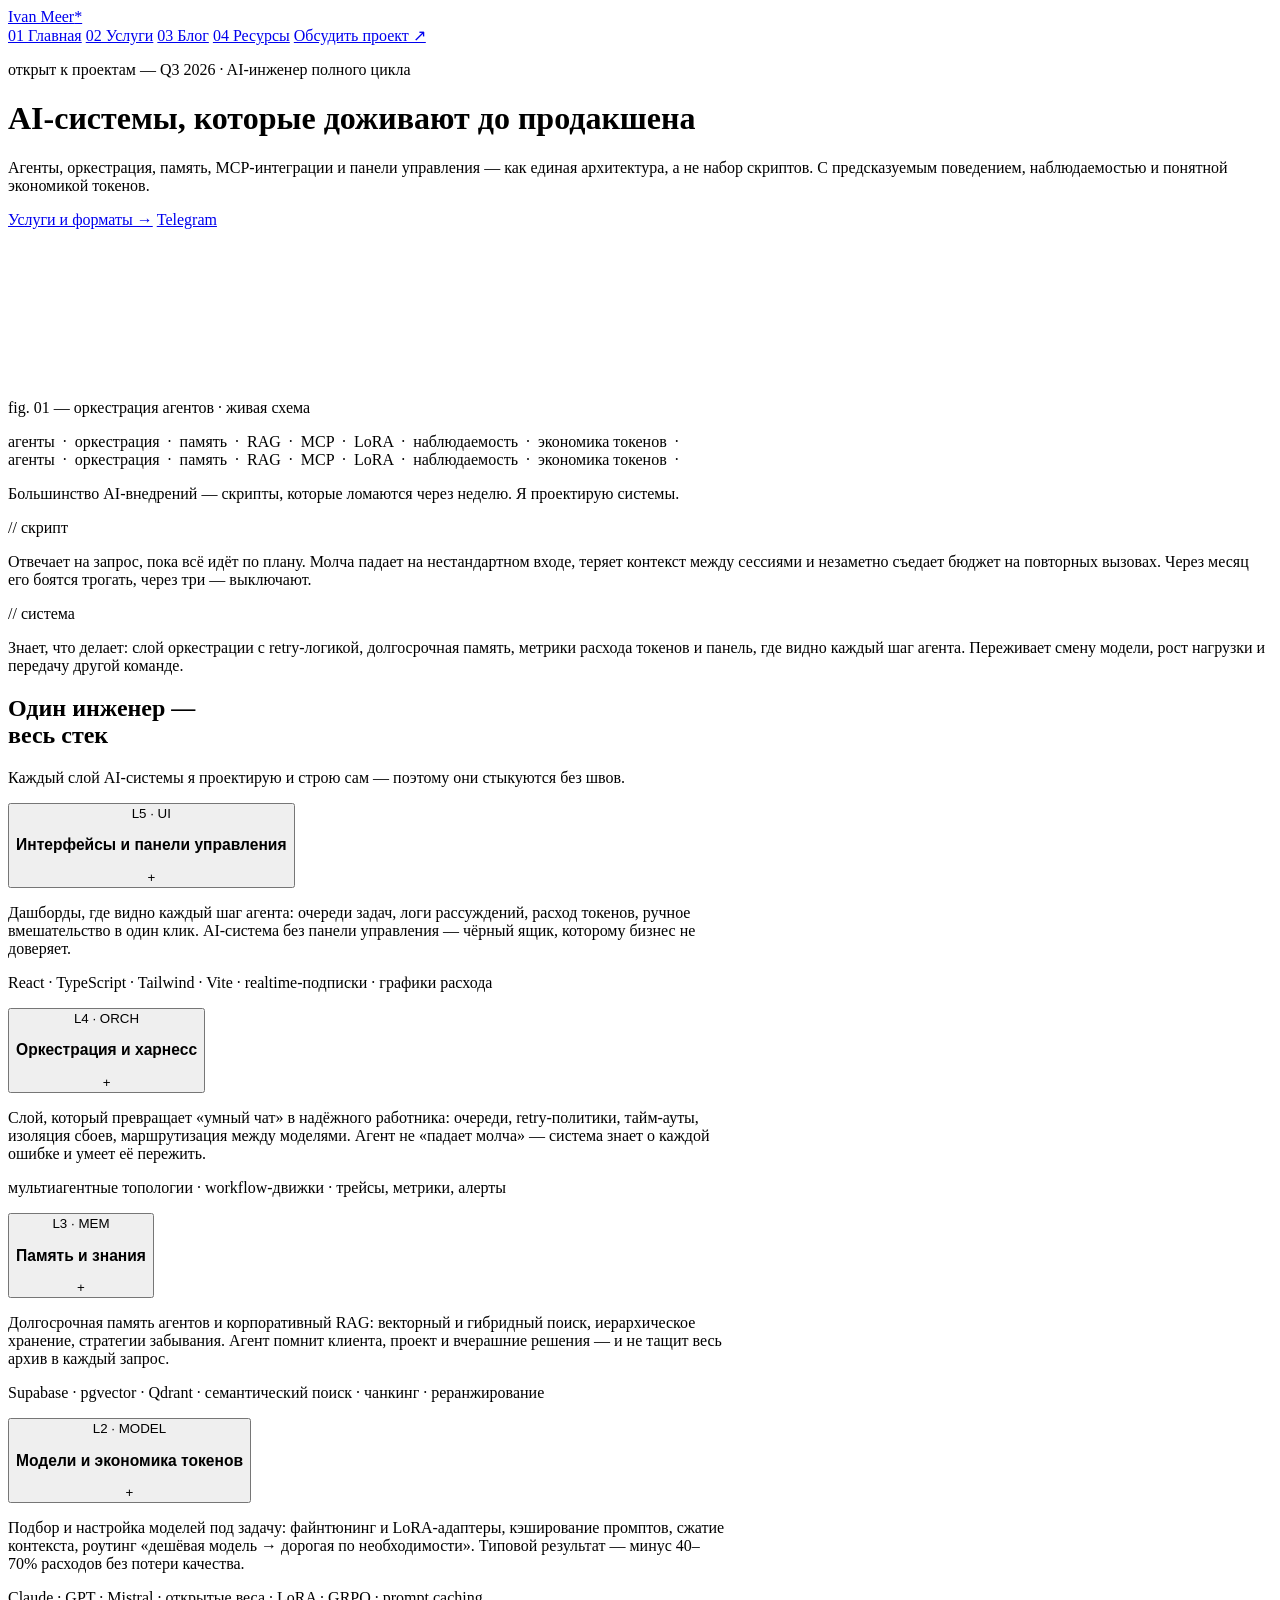
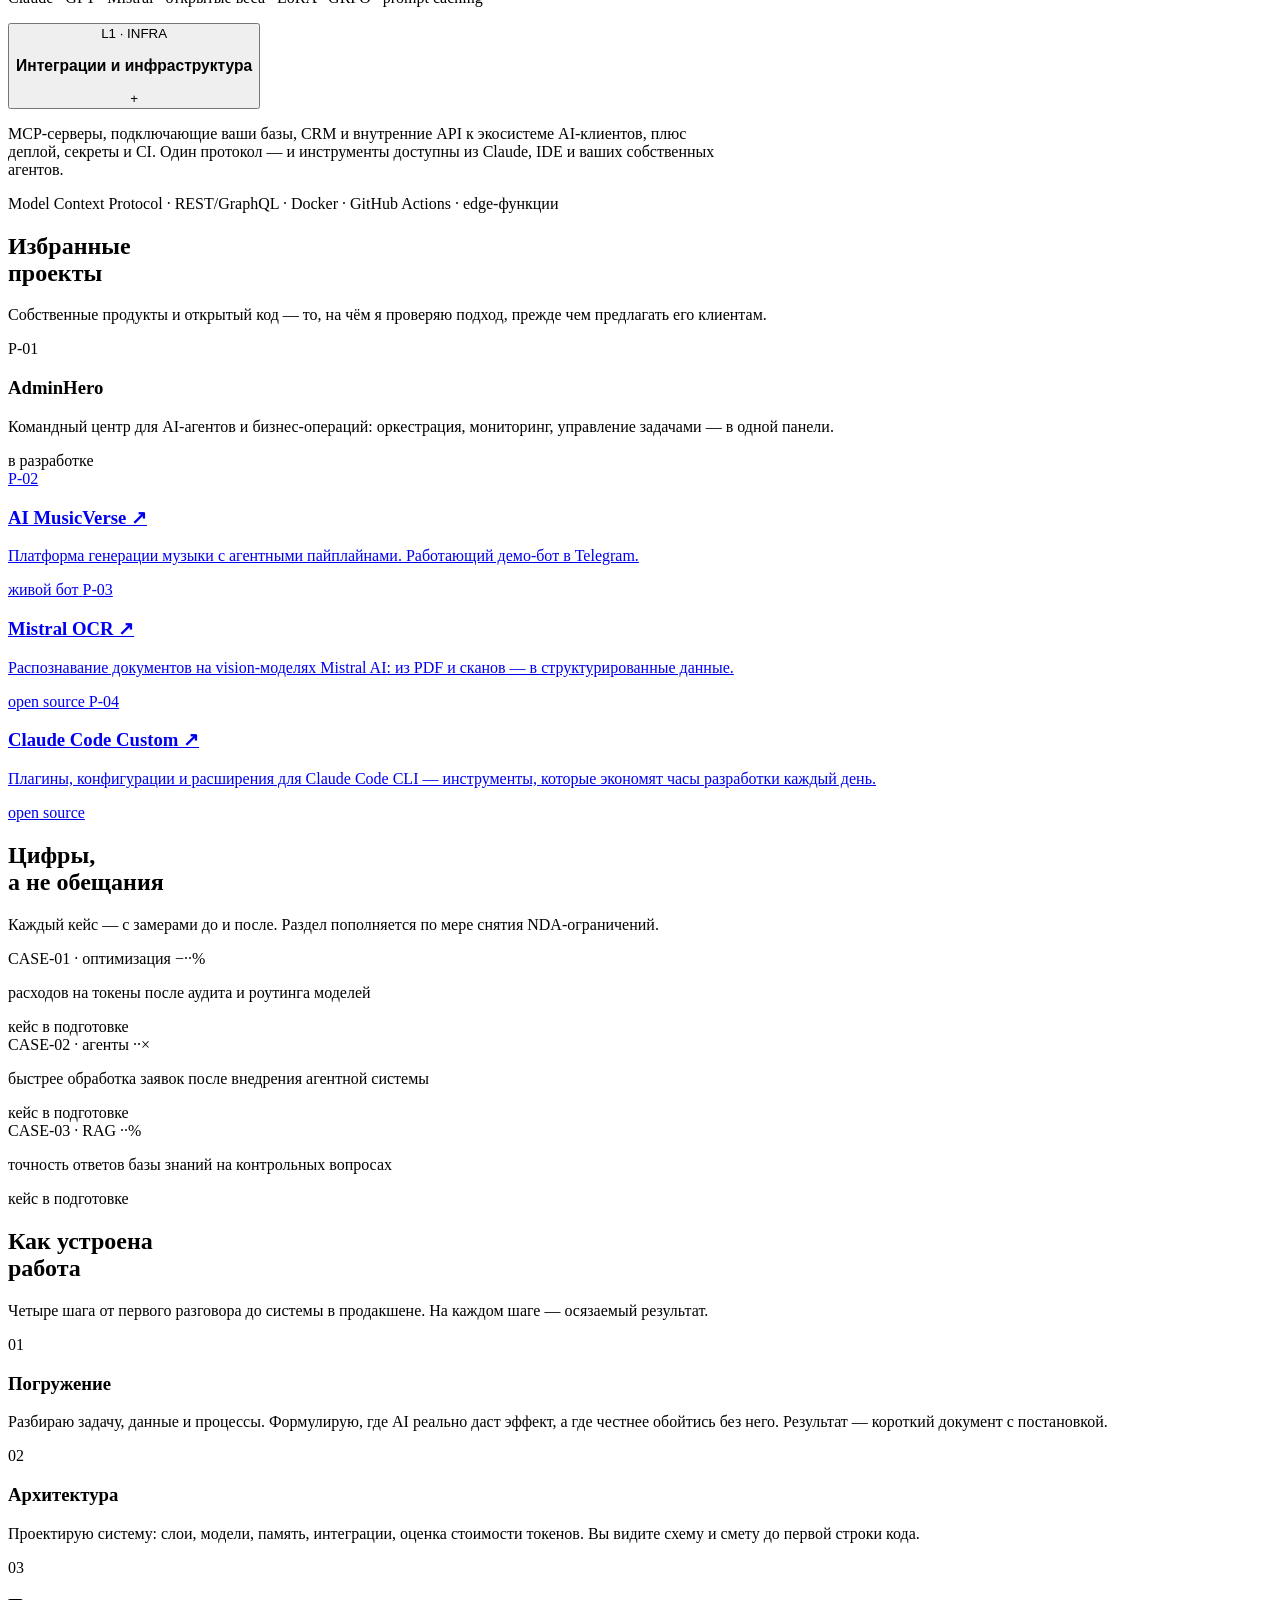
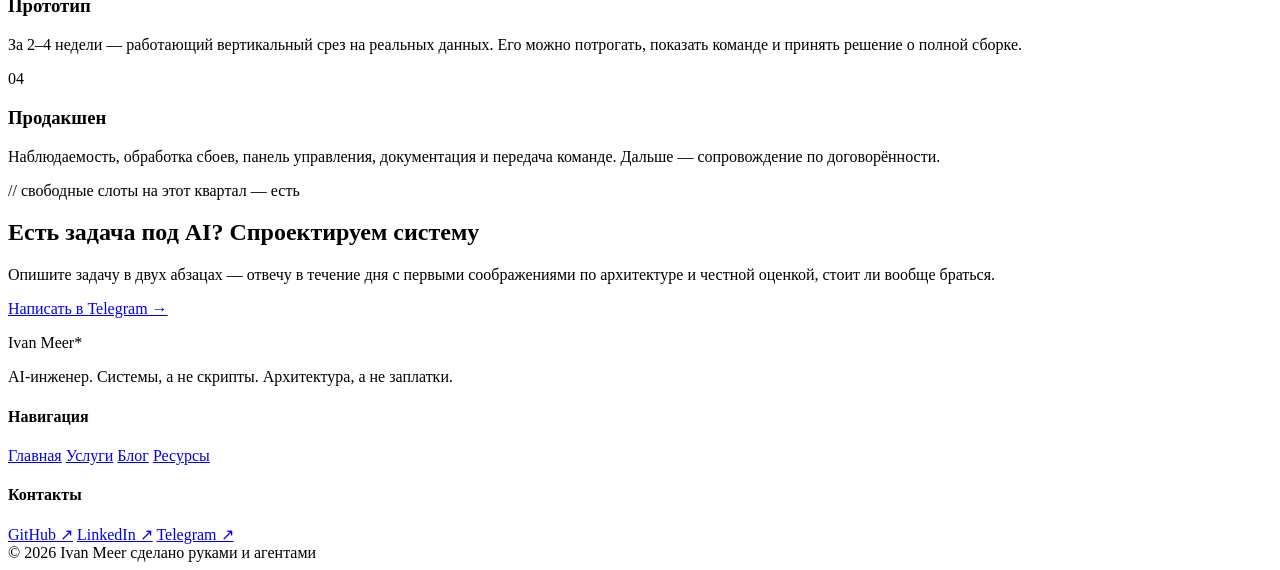
==== commit c2cdd4ff: "feat: redesign per Claude Design mockup" ====
--- a/docs/index.html
+++ b/docs/index.html
@@ -1,288 +1,332 @@
 <!DOCTYPE html>
-<html lang="ru" class="no-js">
+<html lang="ru">
 <head>
 <meta charset="UTF-8">
 <meta name="viewport" content="width=device-width, initial-scale=1.0">
-<title>Ivan Meer — AI-инженер. Системы, которые доживают до продакшена</title>
+<title>Ivan Meer — Full-stack AI Engineer</title>
 <base href="/ivan-meer/">
-<meta name="description" content="Проектирую и строю AI-системы целиком: агенты, оркестрация, память, MCP-интеграции, панели управления. От архитектуры до продакшена — и с понятной экономикой токенов.">
-<meta property="og:title" content="Ivan Meer — AI-инженер">
-<meta property="og:description" content="AI-системы, которые доживают до продакшена: агенты, оркестрация, память, MCP, интерфейсы.">
-<meta property="og:type" content="website">
+<meta name="description" content="AI-инженер полного цикла. Не скрипты — системы. Агенты, оркестрация, память, MCP, панели управления.">
 <link rel="preconnect" href="https://fonts.googleapis.com">
 <link rel="preconnect" href="https://fonts.gstatic.com" crossorigin>
-<link href="https://fonts.googleapis.com/css2?family=Unbounded:wght@500;600;700&family=Onest:wght@400;500;600;700;800&family=PT+Mono&display=swap" rel="stylesheet">
+<link href="https://fonts.googleapis.com/css2?family=Oswald:wght@500;600&family=Golos+Text:wght@400;500;600&family=JetBrains+Mono:wght@400;500&display=swap" rel="stylesheet">
 <link rel="stylesheet" href="style.css">
 <script src="script.js" defer></script>
 </head>
 <body>
 
-<a class="skip-link" href="#main">К содержанию</a>
-
-<nav class="nav" aria-label="Основная навигация">
+<nav>
   <div class="nav-inner">
-    <a href="/ivan-meer/" class="nav-logo">ivan meer<span class="dot">.</span></a>
-    <ul class="nav-links">
-      <li><a href="/ivan-meer/" class="active" aria-current="page">Главная</a></li>
-      <li><a href="/ivan-meer/services">Услуги</a></li>
-      <li><a href="/ivan-meer/blog">Блог</a></li>
-      <li><a href="/ivan-meer/links">Ресурсы</a></li>
-      <li><a href="https://t.me/phuketguruadmin" target="_blank" rel="noopener" class="nav-cta">Обсудить проект</a></li>
-    </ul>
+    <a href="/ivan-meer/" class="nav-logo">Ivan Meer<span>*</span></a>
+    <div class="nav-links">
+      <a href="/ivan-meer/" class="active">01 Главная</a>
+      <a href="/ivan-meer/services">02 Услуги</a>
+      <a href="/ivan-meer/blog">03 Блог</a>
+      <a href="/ivan-meer/links">04 Ресурсы</a>
+      <a href="https://t.me/phuketguruadmin" target="_blank" rel="noopener" data-magnet class="nav-cta">Обсудить проект ↗</a>
+    </div>
   </div>
 </nav>
 
-<main id="main">
-
-  <!-- ── Hero ── -->
-  <header class="hero">
-    <div class="container">
-      <div class="hero-grid">
-        <div>
-          <p class="hero-status">открыт к проектам · 2026</p>
-          <h1>
-            <span class="mask-line"><span>Строю AI-системы,</span></span>
-            <span class="mask-line"><span>которые доживают</span></span>
-            <span class="mask-line"><span>до <em>продакшена</em></span></span>
-          </h1>
-          <p class="lead">Агенты, оркестрация, память, MCP-интеграции и панели управления — как единая архитектура, а не набор скриптов. С предсказуемым поведением и понятной экономикой токенов.</p>
-          <div class="hero-actions">
-            <a href="/ivan-meer/services" class="btn btn-primary">
-              Услуги и форматы работы
-              <svg width="16" height="16" viewBox="0 0 16 16" fill="none" aria-hidden="true"><path d="M2 8h11M9 3.5 13.5 8 9 12.5" stroke="currentColor" stroke-width="1.8" stroke-linecap="round" stroke-linejoin="round"/></svg>
-            </a>
-            <a href="https://t.me/phuketguruadmin" target="_blank" rel="noopener" class="btn btn-ghost">Написать в Telegram</a>
-          </div>
-        </div>
-        <div class="hero-canvas-wrap" aria-hidden="true">
-          <canvas id="orchestra"></canvas>
-          <p class="hero-canvas-caption">fig. 1 — оркестрация агентов, живая схема</p>
-        </div>
-      </div>
-    </div>
-  </header>
-
-  <!-- ── Facts strip ── -->
-  <div class="strip">
-    <div class="container">
-      <div class="strip-inner">
-        <div class="strip-cell" data-reveal style="--d:0s">
-          <b>Full-stack AI</b>
-          <span>от агентного ядра до интерфейса</span>
-        </div>
-        <div class="strip-cell" data-reveal style="--d:0.08s">
-          <b>−40–70% токенов</b>
-          <span>после оптимизации типовой системы</span>
-        </div>
-        <div class="strip-cell" data-reveal style="--d:0.16s">
-          <b>MCP-нативно</b>
-          <span>интеграции по открытому протоколу</span>
-        </div>
-        <div class="strip-cell" data-reveal style="--d:0.24s">
-          <b>Python · TypeScript</b>
-          <span>Supabase, векторные БД, LLM-стек</span>
-        </div>
-      </div>
-    </div>
-  </div>
-
-  <!-- ── Manifesto ── -->
-  <section class="manifesto">
-    <div class="container">
-      <p class="big" data-reveal>Большинство AI-внедрений — это <s>скрипты</s>, которые ломаются через неделю. Я проектирую <em>системы</em>: с памятью, контролем исполнения и наблюдаемостью.</p>
-      <div class="manifesto-cols">
-        <p data-reveal style="--d:0.1s"><strong>Скрипт</strong> отвечает на запрос, пока всё идёт по плану. Он молча падает на нестандартном входе, теряет контекст между сессиями и незаметно съедает бюджет на повторных вызовах. Через месяц его боятся трогать, через три — выключают.</p>
-        <p data-reveal style="--d:0.2s"><strong>Система</strong> знает, что делает: у неё есть слой оркестрации с retry-логикой, долгосрочная память, метрики расхода токенов и панель, где видно каждый шаг агента. Она переживает смену модели, рост нагрузки и передачу другой команде.</p>
-      </div>
-    </div>
-  </section>
-
-  <!-- ── Stack layers ── -->
-  <section>
-    <div class="container">
-      <div class="section-head">
-        <h2 data-reveal>Один инженер — весь стек</h2>
-        <p class="side" data-reveal style="--d:0.1s">Каждый слой AI-системы я проектирую и строю сам — поэтому они стыкуются без швов. Раскройте слой, чтобы посмотреть, что внутри.</p>
-      </div>
-      <div class="layers">
-
-        <div class="layer open">
-          <button class="layer-head" aria-expanded="true">
-            <span class="code">L5 · UI</span>
-            <h3>Интерфейсы и панели управления</h3>
-            <span class="toggle" aria-hidden="true"><svg width="14" height="14" viewBox="0 0 14 14" fill="none"><path d="M7 1v12M1 7h12" stroke="currentColor" stroke-width="1.6" stroke-linecap="round"/></svg></span>
-          </button>
-          <div class="layer-body"><div class="layer-body-inner"><div class="layer-body-content">
-            <p>Дашборды, где видно каждый шаг агента: очереди задач, логи рассуждений, расход токенов, ручное вмешательство в один клик. AI-система без панели управления — чёрный ящик, которому бизнес не доверяет.</p>
-            <p class="layer-tools">React · TypeScript · Tailwind · Vite<br>realtime-подписки · графики расхода</p>
-          </div></div></div>
-        </div>
-
-        <div class="layer">
-          <button class="layer-head" aria-expanded="false">
-            <span class="code">L4 · ORCH</span>
-            <h3>Оркестрация и харнесс</h3>
-            <span class="toggle" aria-hidden="true"><svg width="14" height="14" viewBox="0 0 14 14" fill="none"><path d="M7 1v12M1 7h12" stroke="currentColor" stroke-width="1.6" stroke-linecap="round"/></svg></span>
-          </button>
-          <div class="layer-body"><div class="layer-body-inner"><div class="layer-body-content">
-            <p>Слой, который превращает «умный чат» в надёжного работника: очереди, retry-политики, тайм-ауты, изоляция сбоев, маршрутизация между моделями. Агент не «падает молча» — система знает о каждой ошибке и умеет её пережить.</p>
-            <p class="layer-tools">мультиагентные топологии · workflow-движки<br>наблюдаемость: трейсы, метрики, алерты</p>
-          </div></div></div>
-        </div>
-
-        <div class="layer">
-          <button class="layer-head" aria-expanded="false">
-            <span class="code">L3 · MEM</span>
-            <h3>Память и знания</h3>
-            <span class="toggle" aria-hidden="true"><svg width="14" height="14" viewBox="0 0 14 14" fill="none"><path d="M7 1v12M1 7h12" stroke="currentColor" stroke-width="1.6" stroke-linecap="round"/></svg></span>
-          </button>
-          <div class="layer-body"><div class="layer-body-inner"><div class="layer-body-content">
-            <p>Долгосрочная память агентов и корпоративный RAG: векторный и гибридный поиск, иерархическое хранение, стратегии забывания. Агент помнит клиента, проект и вчерашние решения — и не тащит весь архив в каждый запрос.</p>
-            <p class="layer-tools">Supabase · pgvector · Qdrant<br>семантический поиск · чанкинг · реранжирование</p>
-          </div></div></div>
-        </div>
-
-        <div class="layer">
-          <button class="layer-head" aria-expanded="false">
-            <span class="code">L2 · MODEL</span>
-            <h3>Модели и экономика токенов</h3>
-            <span class="toggle" aria-hidden="true"><svg width="14" height="14" viewBox="0 0 14 14" fill="none"><path d="M7 1v12M1 7h12" stroke="currentColor" stroke-width="1.6" stroke-linecap="round"/></svg></span>
-          </button>
-          <div class="layer-body"><div class="layer-body-inner"><div class="layer-body-content">
-            <p>Подбор и настройка моделей под задачу: файнтюнинг и LoRA-адаптеры, кэширование промптов, сжатие контекста, роутинг «дешёвая модель → дорогая по необходимости». Типовой результат — минус 40–70% расходов без потери качества.</p>
-            <p class="layer-tools">Claude · GPT · Mistral · открытые веса<br>LoRA · GRPO · prompt caching · роутинг</p>
-          </div></div></div>
-        </div>
-
-        <div class="layer">
-          <button class="layer-head" aria-expanded="false">
-            <span class="code">L1 · INFRA</span>
-            <h3>Интеграции и инфраструктура</h3>
-            <span class="toggle" aria-hidden="true"><svg width="14" height="14" viewBox="0 0 14 14" fill="none"><path d="M7 1v12M1 7h12" stroke="currentColor" stroke-width="1.6" stroke-linecap="round"/></svg></span>
-          </button>
-          <div class="layer-body"><div class="layer-body-inner"><div class="layer-body-content">
-            <p>MCP-серверы, подключающие ваши базы, CRM и внутренние API к экосистеме AI-клиентов, плюс деплой, секреты и CI. Один протокол — и инструменты доступны из Claude, IDE и ваших собственных агентов.</p>
-            <p class="layer-tools">Model Context Protocol · REST/GraphQL<br>Docker · GitHub Actions · edge-функции</p>
-          </div></div></div>
-        </div>
-
-      </div>
-    </div>
-  </section>
-
-  <!-- ── Projects ── -->
-  <section class="projects">
-    <div class="container">
-      <div class="section-head">
-        <h2 data-reveal>Избранные проекты</h2>
-        <p class="side" data-reveal style="--d:0.1s">Собственные продукты и открытый код — то, на чём я проверяю подход, прежде чем предлагать его клиентам.</p>
+<!-- Hero -->
+<header class="hero">
+  <div class="wide">
+    <p class="status">
+      <span class="status-dot"></span>
+      открыт к проектам — Q3 2026 · AI-инженер полного цикла
+    </p>
+    <h1>
+      <span class="line"><span class="line-inner" style="animation-delay:0.1s">AI-системы,</span></span>
+      <span class="line"><span class="line-inner" style="animation-delay:0.22s">которые доживают</span></span>
+      <span class="line"><span class="line-inner accent" style="animation-delay:0.34s">до продакшена</span></span>
+    </h1>
+    <div class="lead">
+      <p>Агенты, оркестрация, память, MCP-интеграции и панели управления — как единая архитектура, а не набор скриптов. С предсказуемым поведением, наблюдаемостью и понятной экономикой токенов.</p>
+      <div class="lead-btns">
+        <a href="/ivan-meer/services" data-magnet class="btn-primary">Услуги и форматы →</a>
+        <a href="https://t.me/phuketguruadmin" target="_blank" rel="noopener" data-magnet class="btn-secondary">Telegram</a>
+      </div>
+    </div>
+  </div>
+  <div class="orchestra-wrap">
+    <canvas class="orchestra"></canvas>
+    <p class="orchestra-label">fig. 01 — оркестрация агентов · живая схема</p>
+  </div>
+</header>
+
+<!-- Marquee -->
+<div class="marquee-wrap">
+  <div class="marquee-inner">
+    <span>агенты&nbsp;&nbsp;·&nbsp;&nbsp;оркестрация&nbsp;&nbsp;·&nbsp;&nbsp;память&nbsp;&nbsp;·&nbsp;&nbsp;RAG&nbsp;&nbsp;·&nbsp;&nbsp;MCP&nbsp;&nbsp;·&nbsp;&nbsp;LoRA&nbsp;&nbsp;·&nbsp;&nbsp;наблюдаемость&nbsp;&nbsp;·&nbsp;&nbsp;экономика токенов&nbsp;&nbsp;·&nbsp;&nbsp;</span>
+    <span>агенты&nbsp;&nbsp;·&nbsp;&nbsp;оркестрация&nbsp;&nbsp;·&nbsp;&nbsp;память&nbsp;&nbsp;·&nbsp;&nbsp;RAG&nbsp;&nbsp;·&nbsp;&nbsp;MCP&nbsp;&nbsp;·&nbsp;&nbsp;LoRA&nbsp;&nbsp;·&nbsp;&nbsp;наблюдаемость&nbsp;&nbsp;·&nbsp;&nbsp;экономика токенов&nbsp;&nbsp;·&nbsp;&nbsp;</span>
+  </div>
+</div>
+
+<!-- Script vs System -->
+<section>
+  <div class="wide">
+    <p data-reveal class="about-lead">Большинство AI-внедрений — <span class="strike">скрипты</span>, которые ломаются через неделю. Я проектирую <span class="highlight">системы</span>.</p>
+    <div class="compare-grid">
+      <div data-reveal>
+        <p class="compare-label">// скрипт</p>
+        <p class="compare-text">Отвечает на запрос, пока всё идёт по плану. Молча падает на нестандартном входе, теряет контекст между сессиями и незаметно съедает бюджет на повторных вызовах. Через месяц его боятся трогать, через три — выключают.</p>
+      </div>
+      <div data-reveal>
+        <p class="compare-label" style="color:var(--ac);">// система</p>
+        <p class="compare-text">Знает, что делает: слой оркестрации с retry-логикой, долгосрочная память, метрики расхода токенов и панель, где видно каждый шаг агента. Переживает смену модели, рост нагрузки и передачу другой команде.</p>
+      </div>
+    </div>
+  </div>
+</section>
+
+<!-- Stack accordion -->
+<section>
+  <div class="wide">
+    <div data-reveal class="section-h">
+      <h2>Один инженер —<br>весь стек</h2>
+      <p>Каждый слой AI-системы я проектирую и строю сам — поэтому они стыкуются без швов.</p>
+    </div>
+    <div class="acc-border">
+
+      <div data-acc class="acc-item">
+        <button data-acc-head class="acc-head">
+          <span class="acc-code">L5 · UI</span>
+          <h3>Интерфейсы и панели управления</h3>
+          <span data-acc-icon class="acc-icon">+</span>
+        </button>
+        <div data-acc-body class="acc-body">
+          <div class="acc-body-inner">
+            <div class="acc-content">
+              <span></span>
+              <div style="max-width:720px;">
+                <p>Дашборды, где видно каждый шаг агента: очереди задач, логи рассуждений, расход токенов, ручное вмешательство в один клик. AI-система без панели управления — чёрный ящик, которому бизнес не доверяет.</p>
+                <p class="acc-tech">React · TypeScript · Tailwind · Vite · realtime-подписки · графики расхода</p>
+              </div>
+            </div>
+          </div>
+        </div>
+      </div>
+
+      <div data-acc class="acc-item">
+        <button data-acc-head class="acc-head">
+          <span class="acc-code">L4 · ORCH</span>
+          <h3>Оркестрация и харнесс</h3>
+          <span data-acc-icon class="acc-icon">+</span>
+        </button>
+        <div data-acc-body class="acc-body">
+          <div class="acc-body-inner">
+            <div class="acc-content">
+              <span></span>
+              <div style="max-width:720px;">
+                <p>Слой, который превращает «умный чат» в надёжного работника: очереди, retry-политики, тайм-ауты, изоляция сбоев, маршрутизация между моделями. Агент не «падает молча» — система знает о каждой ошибке и умеет её пережить.</p>
+                <p class="acc-tech">мультиагентные топологии · workflow-движки · трейсы, метрики, алерты</p>
+              </div>
+            </div>
+          </div>
+        </div>
+      </div>
+
+      <div data-acc class="acc-item">
+        <button data-acc-head class="acc-head">
+          <span class="acc-code">L3 · MEM</span>
+          <h3>Память и знания</h3>
+          <span data-acc-icon class="acc-icon">+</span>
+        </button>
+        <div data-acc-body class="acc-body">
+          <div class="acc-body-inner">
+            <div class="acc-content">
+              <span></span>
+              <div style="max-width:720px;">
+                <p>Долгосрочная память агентов и корпоративный RAG: векторный и гибридный поиск, иерархическое хранение, стратегии забывания. Агент помнит клиента, проект и вчерашние решения — и не тащит весь архив в каждый запрос.</p>
+                <p class="acc-tech">Supabase · pgvector · Qdrant · семантический поиск · чанкинг · реранжирование</p>
+              </div>
+            </div>
+          </div>
+        </div>
+      </div>
+
+      <div data-acc class="acc-item">
+        <button data-acc-head class="acc-head">
+          <span class="acc-code">L2 · MODEL</span>
+          <h3>Модели и экономика токенов</h3>
+          <span data-acc-icon class="acc-icon">+</span>
+        </button>
+        <div data-acc-body class="acc-body">
+          <div class="acc-body-inner">
+            <div class="acc-content">
+              <span></span>
+              <div style="max-width:720px;">
+                <p>Подбор и настройка моделей под задачу: файнтюнинг и LoRA-адаптеры, кэширование промптов, сжатие контекста, роутинг «дешёвая модель → дорогая по необходимости». Типовой результат — минус 40–70% расходов без потери качества.</p>
+                <p class="acc-tech">Claude · GPT · Mistral · открытые веса · LoRA · GRPO · prompt caching</p>
+              </div>
+            </div>
+          </div>
+        </div>
+      </div>
+
+      <div data-acc class="acc-item">
+        <button data-acc-head class="acc-head">
+          <span class="acc-code">L1 · INFRA</span>
+          <h3>Интеграции и инфраструктура</h3>
+          <span data-acc-icon class="acc-icon">+</span>
+        </button>
+        <div data-acc-body class="acc-body">
+          <div class="acc-body-inner">
+            <div class="acc-content">
+              <span></span>
+              <div style="max-width:720px;">
+                <p>MCP-серверы, подключающие ваши базы, CRM и внутренние API к экосистеме AI-клиентов, плюс деплой, секреты и CI. Один протокол — и инструменты доступны из Claude, IDE и ваших собственных агентов.</p>
+                <p class="acc-tech">Model Context Protocol · REST/GraphQL · Docker · GitHub Actions · edge-функции</p>
+              </div>
+            </div>
+          </div>
+        </div>
+      </div>
+
+    </div>
+  </div>
+</section>
+
+<!-- Projects -->
+<section>
+  <div class="wide">
+    <div data-reveal class="section-h">
+      <h2>Избранные<br>проекты</h2>
+      <p>Собственные продукты и открытый код — то, на чём я проверяю подход, прежде чем предлагать его клиентам.</p>
+    </div>
+    <div class="project-grid">
+
+      <div data-reveal class="project-row" style="cursor:default;">
+        <span class="num">P-01</span>
+        <h3>AdminHero</h3>
+        <p class="desc">Командный центр для AI-агентов и бизнес-операций: оркестрация, мониторинг, управление задачами — в одной панели.</p>
+        <span class="project-chip">в разработке</span>
+      </div>
+
+      <a href="https://t.me/AIMusicVerse" target="_blank" rel="noopener" data-reveal class="project-row">
+        <span class="num">P-02</span>
+        <h3>AI MusicVerse ↗</h3>
+        <p class="desc">Платформа генерации музыки с агентными пайплайнами. Работающий демо-бот в Telegram.</p>
+        <span class="project-chip active">живой бот</span>
+      </a>
+
+      <a href="https://github.com/ivan-meer/mistral-ocr-app" target="_blank" rel="noopener" data-reveal class="project-row">
+        <span class="num">P-03</span>
+        <h3>Mistral OCR ↗</h3>
+        <p class="desc">Распознавание документов на vision-моделях Mistral AI: из PDF и сканов — в структурированные данные.</p>
+        <span class="project-chip">open source</span>
+      </a>
+
+      <a href="https://github.com/ivan-meer/claude-code-custom" target="_blank" rel="noopener" data-reveal class="project-row">
+        <span class="num">P-04</span>
+        <h3>Claude Code Custom ↗</h3>
+        <p class="desc">Плагины, конфигурации и расширения для Claude Code CLI — инструменты, которые экономят часы разработки каждый день.</p>
+        <span class="project-chip">open source</span>
+      </a>
+
+    </div>
+  </div>
+</section>
+
+<!-- Case studies -->
+<section>
+  <div class="wide">
+    <div data-reveal class="section-h">
+      <h2>Цифры,<br>а не обещания</h2>
+      <p>Каждый кейс — с замерами до и после. Раздел пополняется по мере снятия NDA-ограничений.</p>
+    </div>
+    <div class="case-grid">
+      <div data-reveal class="case-card">
+        <span class="tag">CASE-01 · оптимизация</span>
+        <span class="num-big">−··%</span>
+        <p>расходов на токены после аудита и роутинга моделей</p>
+        <span class="note">кейс в подготовке</span>
+      </div>
+      <div data-reveal class="case-card">
+        <span class="tag">CASE-02 · агенты</span>
+        <span class="num-big">··×</span>
+        <p>быстрее обработка заявок после внедрения агентной системы</p>
+        <span class="note">кейс в подготовке</span>
+      </div>
+      <div data-reveal class="case-card">
+        <span class="tag">CASE-03 · RAG</span>
+        <span class="num-big">··%</span>
+        <p>точность ответов базы знаний на контрольных вопросах</p>
+        <span class="note">кейс в подготовке</span>
+      </div>
+    </div>
+  </div>
+</section>
+
+<!-- Work process -->
+<section>
+  <div class="wide">
+    <div data-reveal class="section-h">
+      <h2>Как устроена<br>работа</h2>
+      <p>Четыре шага от первого разговора до системы в продакшене. На каждом шаге — осязаемый результат.</p>
+    </div>
+    <div class="process-grid">
+      <div data-reveal class="process-step">
+        <span class="num">01</span>
+        <h3>Погружение</h3>
+        <p>Разбираю задачу, данные и процессы. Формулирую, где AI реально даст эффект, а где честнее обойтись без него. Результат — короткий документ с постановкой.</p>
+      </div>
+      <div data-reveal class="process-step">
+        <span class="num">02</span>
+        <h3>Архитектура</h3>
+        <p>Проектирую систему: слои, модели, память, интеграции, оценка стоимости токенов. Вы видите схему и смету до первой строки кода.</p>
+      </div>
+      <div data-reveal class="process-step">
+        <span class="num">03</span>
+        <h3>Прототип</h3>
+        <p>За 2–4 недели — работающий вертикальный срез на реальных данных. Его можно потрогать, показать команде и принять решение о полной сборке.</p>
+      </div>
+      <div data-reveal class="process-step">
+        <span class="num">04</span>
+        <h3>Продакшен</h3>
+        <p>Наблюдаемость, обработка сбоев, панель управления, документация и передача команде. Дальше — сопровождение по договорённости.</p>
+      </div>
+    </div>
+  </div>
+</section>
+
+<!-- CTA -->
+<section class="cta-section">
+  <div class="cta-inner">
+    <p class="mini">// свободные слоты на этот квартал — есть</p>
+    <h2 data-reveal>Есть задача под AI? Спроектируем систему</h2>
+    <div class="cta-bottom">
+      <p>Опишите задачу в двух абзацах — отвечу в течение дня с первыми соображениями по архитектуре и честной оценкой, стоит ли вообще браться.</p>
+      <a href="https://t.me/phuketguruadmin" target="_blank" rel="noopener" data-magnet class="cta-btn">Написать в Telegram →</a>
+    </div>
+  </div>
+</section>
+
+<footer class="site">
+  <div class="inner">
+    <div class="footer-grid">
+      <div class="footer-about">
+        <p class="logo-sm">Ivan Meer<span>*</span></p>
+        <p>AI-инженер. Системы, а не скрипты. Архитектура, а не заплатки.</p>
       </div>
       <div>
-
-        <div class="project-row static" data-reveal>
-          <div><h3>AdminHero <span class="badge">в разработке</span></h3></div>
-          <p>Командный центр для AI-агентов и бизнес-операций: оркестрация, мониторинг, управление задачами — в одной панели.</p>
-          <span class="arrow" aria-hidden="true"><svg width="16" height="16" viewBox="0 0 16 16" fill="none"><path d="M2 8h11M9 3.5 13.5 8 9 12.5" stroke="currentColor" stroke-width="1.8" stroke-linecap="round" stroke-linejoin="round"/></svg></span>
-        </div>
-
-        <a href="https://t.me/AIMusicVerse" target="_blank" rel="noopener" class="project-row" data-reveal>
-          <div><h3>AI MusicVerse <span class="badge">живой бот</span></h3></div>
-          <p>Платформа генерации музыки с агентными пайплайнами. Работающий демо-бот в Telegram — можно попробовать прямо сейчас.</p>
-          <span class="arrow" aria-hidden="true"><svg width="16" height="16" viewBox="0 0 16 16" fill="none"><path d="M2 8h11M9 3.5 13.5 8 9 12.5" stroke="currentColor" stroke-width="1.8" stroke-linecap="round" stroke-linejoin="round"/></svg></span>
-        </a>
-
-        <a href="https://github.com/ivan-meer/mistral-ocr-app" target="_blank" rel="noopener" class="project-row" data-reveal>
-          <div><h3>Mistral OCR App <span class="badge">open source</span></h3></div>
-          <p>Распознавание документов на vision-моделях Mistral AI: из PDF и сканов — в структурированные данные.</p>
-          <span class="arrow" aria-hidden="true"><svg width="16" height="16" viewBox="0 0 16 16" fill="none"><path d="M2 8h11M9 3.5 13.5 8 9 12.5" stroke="currentColor" stroke-width="1.8" stroke-linecap="round" stroke-linejoin="round"/></svg></span>
-        </a>
-
-        <a href="https://github.com/ivan-meer/claude-code-custom" target="_blank" rel="noopener" class="project-row" data-reveal>
-          <div><h3>Claude Code Custom <span class="badge">open source</span></h3></div>
-          <p>Плагины, конфигурации и расширения для Claude Code CLI — инструменты, которые экономят часы разработки каждый день.</p>
-          <span class="arrow" aria-hidden="true"><svg width="16" height="16" viewBox="0 0 16 16" fill="none"><path d="M2 8h11M9 3.5 13.5 8 9 12.5" stroke="currentColor" stroke-width="1.8" stroke-linecap="round" stroke-linejoin="round"/></svg></span>
-        </a>
-
-      </div>
-    </div>
-  </section>
-
-  <!-- ── Process ── -->
-  <section class="band-dark">
-    <div class="container">
-      <div class="section-head">
-        <h2 data-reveal>Как устроена работа</h2>
-        <p class="side" data-reveal style="--d:0.1s">Четыре шага от первого разговора до системы в продакшене. На каждом шаге у вас есть осязаемый результат — не «прогресс в чате».</p>
-      </div>
-      <div class="process-grid">
-        <div class="process-step" data-reveal style="--d:0s">
-          <span class="num">01</span>
-          <h3>Погружение</h3>
-          <p>Разбираю задачу, данные и процессы. Формулирую, где AI реально даст эффект, а где честнее обойтись без него. Результат — короткий документ с постановкой.</p>
-        </div>
-        <div class="process-step" data-reveal style="--d:0.08s">
-          <span class="num">02</span>
-          <h3>Архитектура</h3>
-          <p>Проектирую систему: слои, модели, память, интеграции, оценка стоимости токенов. Вы видите схему и смету до того, как написана первая строка кода.</p>
-        </div>
-        <div class="process-step" data-reveal style="--d:0.16s">
-          <span class="num">03</span>
-          <h3>Рабочий прототип</h3>
-          <p>За 2–4 недели — работающий вертикальный срез на реальных данных. Его можно потрогать, показать команде и принять решение о полной сборке.</p>
-        </div>
-        <div class="process-step" data-reveal style="--d:0.24s">
-          <span class="num">04</span>
-          <h3>Продакшен</h3>
-          <p>Довожу до боевого режима: наблюдаемость, обработка сбоев, панель управления, документация и передача команде. Дальше — сопровождение по договорённости.</p>
-        </div>
-      </div>
-    </div>
-  </section>
-
-  <!-- ── CTA ── -->
-  <section class="band-accent">
-    <div class="container">
-      <div class="cta-inner">
-        <p class="sys">// свободные слоты на этот квартал — есть</p>
-        <h2 data-reveal>Есть задача под AI? Давайте спроектируем систему</h2>
-        <p class="cta-sub" data-reveal style="--d:0.1s">Опишите задачу в двух абзацах — отвечу в течение дня с первыми соображениями по архитектуре и оценкой, стоит ли вообще браться.</p>
-        <a href="https://t.me/phuketguruadmin" target="_blank" rel="noopener" class="btn btn-on-accent" data-reveal style="--d:0.2s">
-          Написать в Telegram
-          <svg width="16" height="16" viewBox="0 0 16 16" fill="none" aria-hidden="true"><path d="M2 8h11M9 3.5 13.5 8 9 12.5" stroke="currentColor" stroke-width="1.8" stroke-linecap="round" stroke-linejoin="round"/></svg>
-        </a>
-      </div>
-    </div>
-  </section>
-
-</main>
-
-<footer>
-  <div class="container">
-    <div class="footer-grid">
+        <h4>Навигация</h4>
+        <div class="links">
+          <a href="/ivan-meer/">Главная</a>
+          <a href="/ivan-meer/services">Услуги</a>
+          <a href="/ivan-meer/blog">Блог</a>
+          <a href="/ivan-meer/links">Ресурсы</a>
+        </div>
+      </div>
       <div>
-        <p class="brand">ivan meer<span class="dot">.</span></p>
-        <p class="tagline">AI-инженер. Системы, а не скрипты. Архитектура, а не заплатки.</p>
-      </div>
-      <div>
-        <h4>НАВИГАЦИЯ</h4>
-        <ul>
-          <li><a href="/ivan-meer/">Главная</a></li>
-          <li><a href="/ivan-meer/services">Услуги</a></li>
-          <li><a href="/ivan-meer/blog">Блог</a></li>
-          <li><a href="/ivan-meer/links">Ресурсы</a></li>
-        </ul>
-      </div>
-      <div>
-        <h4>КОНТАКТЫ</h4>
-        <ul>
-          <li><a href="https://github.com/ivan-meer" target="_blank" rel="noopener">GitHub</a></li>
-          <li><a href="https://linkedin.com/in/ivan-meer" target="_blank" rel="noopener">LinkedIn</a></li>
-          <li><a href="https://t.me/phuketguruadmin" target="_blank" rel="noopener">Telegram</a></li>
-          <li><a href="https://t.me/AIMusicVerse" target="_blank" rel="noopener">AI MusicVerse</a></li>
-        </ul>
-      </div>
-    </div>
-    <div class="footer-bottom">
+        <h4>Контакты</h4>
+        <div class="links">
+          <a href="https://github.com/ivan-meer" target="_blank" rel="noopener">GitHub ↗</a>
+          <a href="https://linkedin.com/in/ivan-meer" target="_blank" rel="noopener">LinkedIn ↗</a>
+          <a href="https://t.me/phuketguruadmin" target="_blank" rel="noopener">Telegram ↗</a>
+        </div>
+      </div>
+    </div>
+    <div class="bottom">
       <span>© 2026 Ivan Meer</span>
       <span>сделано руками и агентами</span>
     </div>
--- a/docs/style.css
+++ b/docs/style.css
@@ -1,738 +1,452 @@
-/* ══════════════════════════════════════════════════════════════
-   Ivan Meer — instrument-panel aesthetic
-   Off-white paper-neutral (chroma 0), graphite ink, one committed
-   vermilion accent. Type: Unbounded (display) · Onest (text) ·
-   PT Mono (data). No neon, no glass, no particles.
-   ══════════════════════════════════════════════════════════════ */
-
-:root {
-  --bg:          oklch(97.5% 0.002 260);
-  --bg-2:        oklch(94.8% 0.004 260);
-  --ink:         oklch(24% 0.012 260);
-  --ink-2:       oklch(36% 0.012 260);
-  --ink-3:       oklch(50% 0.01 260);
-  --line:        oklch(87% 0.006 260);
-  --line-soft:   oklch(91% 0.004 260);
-  --accent:        oklch(60% 0.195 36);
-  --accent-deep:   oklch(49% 0.185 36);
-  --accent-bright: oklch(70% 0.185 40); /* accents on dark surfaces */
-  --accent-soft:   oklch(94% 0.03 36);
-  --dark:        oklch(21.5% 0.012 260);
-  --dark-2:      oklch(26% 0.014 260);
-  --dark-ink:    oklch(94% 0.004 260);
-  --dark-muted:  oklch(70% 0.008 260);
-
-  --font-display: 'Unbounded', sans-serif;
-  --font-text: 'Onest', system-ui, sans-serif;
-  --font-mono: 'PT Mono', monospace;
-
-  --container: 1200px;
-  --gutter: clamp(20px, 4vw, 48px);
-  --section: clamp(88px, 12vw, 160px);
-
-  --ease-out: cubic-bezier(0.22, 1, 0.36, 1);
-
-  --z-nav: 50;
-  --z-skip: 60;
-}
-
-* { margin: 0; padding: 0; box-sizing: border-box; }
-
+/* ── Design Tokens ── */
+:root { --ac: oklch(88% 0.19 128); --ac-dim: oklch(70% 0.15 128); }
 html { scroll-behavior: smooth; }
-
 body {
-  font-family: var(--font-text);
-  font-size: 1.0625rem;
-  background: var(--bg);
-  color: var(--ink);
-  line-height: 1.65;
+  margin: 0;
+  background: oklch(14.5% 0.012 265);
+  color: oklch(94% 0.006 100);
+  font-family: 'Golos Text', system-ui, sans-serif;
   -webkit-font-smoothing: antialiased;
   overflow-x: clip;
 }
-
-::selection { background: var(--accent); color: #fff; }
-
-.container {
-  max-width: var(--container);
-  margin: 0 auto;
-  padding-inline: var(--gutter);
-}
-
-h1, h2, h3 { text-wrap: balance; }
+a { color: oklch(94% 0.006 100); transition: color 0.2s; }
+a:hover { color: var(--ac); }
+::selection { background: var(--ac); color: oklch(15% 0.02 128); }
+h1,h2,h3 { text-wrap: balance; }
 p { text-wrap: pretty; }
 
-a { color: inherit; }
-
-.skip-link {
-  position: fixed; top: -60px; left: 16px; z-index: var(--z-skip);
-  background: var(--ink); color: var(--bg);
-  padding: 10px 18px; border-radius: 4px;
-  font-size: 0.9rem; text-decoration: none;
-  transition: top 0.2s var(--ease-out);
-}
-.skip-link:focus { top: 12px; }
-
-/* ── Nav ─────────────────────────────────────────────────────── */
-
-.nav {
-  position: sticky; top: 0; z-index: var(--z-nav);
-  background: color-mix(in oklch, var(--bg) 92%, transparent);
-  backdrop-filter: blur(8px);
+/* ── Animations ── */
+@keyframes maskUp { from { transform: translateY(110%); } to { transform: translateY(0); } }
+@keyframes blink { 0%,100% { opacity: 1; } 50% { opacity: 0.25; } }
+@keyframes marquee { from { transform: translateX(0); } to { transform: translateX(-50%); } }
+
+/* ── Max-width wrapper ── */
+.wide { max-width: 1360px; margin: 0 auto; padding: 0 clamp(20px,4vw,48px); }
+
+/* ── Nav ── */
+nav {
+  position: fixed; top: 0; left: 0; right: 0; z-index: 50;
+  background: color-mix(in oklab, oklch(14.5% 0.012 265) 82%, transparent);
+  backdrop-filter: blur(12px);
   border-bottom: 1px solid transparent;
-  transition: border-color 0.3s;
-}
-.nav.scrolled { border-bottom-color: var(--line); }
+  transition: border-color 0.3s, transform 0.3s;
+}
+nav.hidden { transform: translateY(-100%); }
 .nav-inner {
-  max-width: var(--container); margin: 0 auto;
-  padding: 18px var(--gutter);
-  display: flex; align-items: center; justify-content: space-between;
-  gap: 24px;
+  max-width: 1360px; margin: 0 auto;
+  padding: 20px clamp(20px,4vw,48px);
+  display: flex; align-items: center; justify-content: space-between; gap: 24px;
 }
 .nav-logo {
-  font-family: var(--font-display);
-  font-weight: 500; font-size: 0.92rem;
-  text-decoration: none; color: var(--ink);
-  letter-spacing: 0.01em;
-}
-.nav-logo .dot { color: var(--accent); }
-.nav-links {
-  display: flex; gap: 6px; list-style: none; align-items: center;
-}
+  font-family: 'Oswald', sans-serif; font-weight: 600; font-size: 15px;
+  letter-spacing: 0.14em; text-decoration: none; text-transform: uppercase; color: oklch(94% 0.006 100);
+}
+.nav-logo span { color: var(--ac); }
+.nav-links { display: flex; align-items: center; gap: 4px; font-family: 'JetBrains Mono', monospace; font-size: 12.5px; }
 .nav-links a {
-  text-decoration: none; color: var(--ink-2);
-  font-size: 0.95rem; font-weight: 500;
-  padding: 8px 14px; border-radius: 999px;
-  transition: color 0.2s, background 0.2s;
-}
-.nav-links a:hover { color: var(--ink); background: var(--bg-2); }
-.nav-links a.active { color: var(--ink); background: var(--bg-2); }
-.nav-links a.nav-cta {
-  color: #fff; background: var(--ink);
-  margin-left: 10px;
-}
-.nav-links a.nav-cta:hover { background: var(--accent-deep); color: #fff; }
-
-/* ── Buttons & links ─────────────────────────────────────────── */
-
-.btn {
-  display: inline-flex; align-items: center; gap: 12px;
-  font-family: var(--font-text); font-weight: 600; font-size: 1rem;
-  padding: 16px 30px; border-radius: 999px;
-  text-decoration: none; cursor: pointer; border: none;
-  transition: background 0.25s, color 0.25s, transform 0.25s var(--ease-out);
-}
-.btn svg { transition: transform 0.25s var(--ease-out); }
-.btn:hover svg { transform: translateX(4px); }
-.btn-primary { background: var(--ink); color: var(--bg); }
-.btn-primary:hover { background: var(--accent-deep); color: #fff; }
-.btn-ghost {
-  background: transparent; color: var(--ink);
-  box-shadow: inset 0 0 0 1.5px var(--line);
-}
-.btn-ghost:hover { box-shadow: inset 0 0 0 1.5px var(--ink); }
-.btn-accent { background: var(--accent); color: #fff; }
-.btn-accent:hover { background: oklch(66% 0.195 36); }
-.btn-on-dark { background: var(--dark-ink); color: var(--dark); }
-.btn-on-dark:hover { background: #fff; }
-.btn-on-accent { background: oklch(20% 0.05 36); color: #fff; }
-.btn-on-accent:hover { background: oklch(14% 0.04 36); }
-
-.text-link {
-  color: var(--accent-deep); text-decoration: none;
-  font-weight: 600;
-  background-image: linear-gradient(currentColor, currentColor);
-  background-size: 0% 1.5px; background-repeat: no-repeat;
-  background-position: 0 100%;
-  transition: background-size 0.3s var(--ease-out);
-  padding-bottom: 2px;
-}
-.text-link:hover { background-size: 100% 1.5px; }
-
-/* ── Mono labels (system codes) ──────────────────────────────── */
-
-.sys {
-  font-family: var(--font-mono);
-  font-size: 0.8rem; color: var(--ink-3);
-  letter-spacing: 0.02em;
-}
-.sys .tick { color: var(--accent-deep); }
-
-/* ── Hero ────────────────────────────────────────────────────── */
-
-.hero {
+  text-decoration: none; padding: 8px 14px; color: oklch(66% 0.012 265); transition: color 0.2s;
+}
+.nav-links a:hover, .nav-links a.active { color: oklch(94% 0.006 100); }
+.nav-links a.active { color: var(--ac); }
+.nav-cta {
+  text-decoration: none; margin-left: 16px; padding: 9px 20px;
+  border: 1px solid var(--ac); color: var(--ac); border-radius: 2px;
+  transition: background 0.25s, color 0.25s; white-space: nowrap; font-size: 12.5px;
+}
+.nav-cta:hover { background: var(--ac); color: oklch(15% 0.02 128); }
+
+/* ── Page header ── */
+.page-header { padding: clamp(150px,17vw,220px) 0 0; border-bottom: 1px solid oklch(26% 0.014 265); }
+.page-header .inner {
+  max-width: 1360px; margin: 0 auto;
+  padding: 0 clamp(20px,4vw,48px) clamp(56px,7vw,96px);
+}
+.page-header .sub {
+  font-family: 'JetBrains Mono', monospace; font-size: 13px;
+  color: oklch(66% 0.012 265); margin: 0 0 32px;
+}
+.page-header h1 {
+  margin: 0;
+  font-family: 'Oswald', sans-serif; font-weight: 600; text-transform: uppercase;
+  font-size: clamp(46px,7.6vw,116px); line-height: 0.98; color: oklch(94% 0.006 100);
+}
+.page-header h1 span { color: var(--ac); }
+.page-header .desc {
+  margin: clamp(28px,3.5vw,48px) 0 0;
+  font-size: clamp(16px,1.4vw,19px); line-height: 1.7;
+  color: oklch(74% 0.01 265); max-width: 62ch;
+}
+
+/* ── Section generic ── */
+section { padding: clamp(96px,12vw,180px) 0 0; }
+
+/* ── Section header ── */
+.section-h {
+  display: flex; align-items: baseline; justify-content: space-between;
+  gap: 24px; flex-wrap: wrap; margin-bottom: clamp(36px,4vw,56px);
+}
+.section-h h2 {
+  margin: 0;
+  font-family: 'Oswald', sans-serif; font-weight: 600;
+  font-size: clamp(34px,4.6vw,68px); text-transform: uppercase; line-height: 1.05;
+  color: oklch(94% 0.006 100);
+}
+.section-h p {
+  margin: 0; max-width: 38ch; color: oklch(66% 0.012 265);
+  line-height: 1.65; font-size: 15.5px;
+}
+
+/* ── Hero ── */
+.hero { padding: clamp(150px,17vw,220px) 0 0; }
+.hero .status {
+  margin: 0 0 36px; font-family: 'JetBrains Mono', monospace; font-size: 13px;
+  color: oklch(66% 0.012 265); display: flex; align-items: center; gap: 12px;
+}
+.hero .status-dot {
+  width: 7px; height: 7px; border-radius: 50%; background: var(--ac);
+  animation: blink 2.4s infinite; display: inline-block;
+}
+.hero h1 {
+  margin: 0;
+  font-family: 'Oswald', sans-serif; font-weight: 600; text-transform: uppercase;
+  font-size: clamp(52px,9.4vw,148px); line-height: 0.96; letter-spacing: 0.005em;
+  color: oklch(94% 0.006 100);
+}
+.hero h1 .line { display: block; overflow: hidden; }
+.hero h1 .line-inner {
+  display: block; animation: maskUp 0.9s cubic-bezier(0.22,1,0.36,1) both;
+  color: inherit;
+}
+.hero h1 .line-inner.accent { color: var(--ac); }
+.hero .lead {
+  display: grid; grid-template-columns: minmax(0,1fr) minmax(0,1fr);
+  gap: clamp(24px,4vw,64px); margin-top: clamp(40px,5vw,72px); align-items: end;
+}
+.hero .lead p {
+  margin: 0; font-size: clamp(17px,1.5vw,21px); line-height: 1.65;
+  color: oklch(78% 0.01 265); max-width: 52ch;
+}
+.hero .lead-btns { display: flex; gap: 16px; justify-content: flex-end; flex-wrap: wrap; }
+.hero .lead-btns .btn-primary {
+  text-decoration: none; font-weight: 600; font-size: 16px; padding: 18px 34px;
+  background: var(--ac); color: oklch(15% 0.02 128); border-radius: 2px;
+  transition: transform 0.25s; display: inline-block;
+}
+.hero .lead-btns .btn-primary:hover { transform: scale(1.02); }
+.hero .lead-btns .btn-secondary {
+  text-decoration: none; font-weight: 500; font-size: 16px; padding: 18px 34px;
+  border: 1px solid oklch(32% 0.014 265); border-radius: 2px;
+  transition: border-color 0.25s; display: inline-block;
+}
+.hero .lead-btns .btn-secondary:hover { border-color: oklch(94% 0.006 100); }
+
+/* ── Canvas / Orchestra ── */
+.orchestra-wrap {
+  margin-top: clamp(56px,7vw,104px);
+  border-top: 1px solid oklch(26% 0.014 265);
+  border-bottom: 1px solid oklch(26% 0.014 265);
   position: relative;
-  padding: clamp(64px, 9vw, 120px) 0 clamp(56px, 7vw, 96px);
-  border-bottom: 1px solid var(--line-soft);
-  overflow: clip;
-}
-.hero-grid {
-  display: grid;
-  grid-template-columns: minmax(0, 7fr) minmax(0, 5fr);
-  gap: clamp(32px, 5vw, 72px);
-  align-items: center;
-}
-.hero-status {
-  display: inline-flex; align-items: center; gap: 10px;
-  font-family: var(--font-mono); font-size: 0.82rem;
-  color: var(--ink-2);
-  border: 1px solid var(--line); border-radius: 999px;
-  padding: 7px 16px; margin-bottom: 28px;
-}
-.hero-status::before {
-  content: ''; width: 8px; height: 8px; border-radius: 50%;
-  background: var(--accent);
-}
-.hero h1 {
-  font-family: var(--font-text);
-  font-weight: 800;
-  font-size: clamp(2.4rem, 5vw, 4rem);
-  line-height: 1.08;
-  letter-spacing: -0.025em;
-  color: var(--ink);
-  max-width: 20ch; /* fits the longest masked line, keeps 1 line = 1 mask */
-}
-.hero h1 em {
-  font-style: normal; color: var(--accent);
-}
-.hero .lead {
-  margin-top: 26px;
-  font-size: clamp(1.1rem, 1.6vw, 1.3rem);
-  line-height: 1.6;
-  color: var(--ink-2);
-  max-width: 46ch;
-}
-.hero-actions {
-  margin-top: 40px;
-  display: flex; gap: 14px; flex-wrap: wrap; align-items: center;
-}
-.hero-canvas-wrap { position: relative; min-height: 380px; }
-#orchestra {
-  width: 100%; height: 100%;
-  position: absolute; inset: 0;
-  display: block;
-}
-.hero-canvas-caption {
-  position: absolute; bottom: -8px; left: 0;
-  font-family: var(--font-mono); font-size: 0.72rem;
-  color: var(--ink-3);
-}
-
-/* line-mask reveal for the h1 */
-.js .mask-line { display: block; overflow: clip; }
-.js .mask-line > span {
-  display: block;
-  transform: translateY(110%);
-  transition: transform 0.9s var(--ease-out);
-}
-.js .mask-line.in > span { transform: translateY(0); }
-
-/* ── Stack strip (facts row under hero) ──────────────────────── */
-
-.strip {
-  border-bottom: 1px solid var(--line-soft);
-}
-.strip-inner {
-  display: grid;
-  grid-template-columns: repeat(4, 1fr);
-}
-.strip-cell {
-  padding: 26px clamp(16px, 2vw, 28px);
-  border-left: 1px solid var(--line-soft);
-}
-.strip-cell:first-child { border-left: none; padding-left: 0; }
-.strip-cell b {
-  display: block; font-weight: 700; font-size: 1.02rem;
-  color: var(--ink); margin-bottom: 3px;
-}
-.strip-cell span { font-size: 0.9rem; color: var(--ink-3); }
-
-/* ── Sections ────────────────────────────────────────────────── */
-
-section { padding-block: var(--section); }
-
-.section-head {
-  display: grid;
-  grid-template-columns: minmax(0, 7fr) minmax(0, 5fr);
-  gap: clamp(24px, 4vw, 64px);
-  align-items: end;
-  margin-bottom: clamp(48px, 6vw, 80px);
-}
-.section-head h2 {
-  font-family: var(--font-text);
-  font-weight: 800;
-  font-size: clamp(1.9rem, 3.6vw, 3rem);
-  line-height: 1.1;
-  letter-spacing: -0.02em;
-}
-.section-head .side {
-  color: var(--ink-2); font-size: 1.02rem; max-width: 42ch;
-  justify-self: start;
-}
-
-/* ── Manifesto ───────────────────────────────────────────────── */
-
-.manifesto p.big {
-  font-weight: 700;
-  font-size: clamp(1.7rem, 3.4vw, 2.8rem);
-  line-height: 1.25;
-  letter-spacing: -0.02em;
-  max-width: 24ch;
-}
-.manifesto p.big s {
-  text-decoration-color: var(--accent);
-  text-decoration-thickness: 3px;
-  color: var(--ink-3);
-}
-.manifesto p.big em { font-style: normal; color: var(--accent); }
-.manifesto-cols {
-  margin-top: clamp(40px, 5vw, 64px);
-  display: grid; grid-template-columns: 1fr 1fr;
-  gap: clamp(28px, 4vw, 56px);
-  color: var(--ink-2);
-  font-size: 1.05rem;
-}
-.manifesto-cols strong { color: var(--ink); }
-
-/* ── Stack diagram (layers accordion) ────────────────────────── */
-
-.layers { border-top: 1px solid var(--line); }
-.layer { border-bottom: 1px solid var(--line); }
-.layer-head {
-  display: grid;
-  grid-template-columns: 110px minmax(0, 1fr) auto;
-  align-items: center; gap: clamp(16px, 3vw, 40px);
-  width: 100%;
-  padding: clamp(20px, 2.6vw, 30px) 0;
-  background: none; border: none; cursor: pointer;
-  font: inherit; color: inherit; text-align: left;
-}
-.layer-head .code {
-  font-family: var(--font-mono); font-size: 0.8rem;
-  color: var(--ink-3);
-}
-.layer-head h3 {
-  font-weight: 700; font-size: clamp(1.15rem, 2vw, 1.5rem);
-  letter-spacing: -0.01em;
-  transition: color 0.2s;
-}
-.layer-head .toggle {
-  width: 34px; height: 34px; border-radius: 50%;
-  border: 1.5px solid var(--line);
-  display: grid; place-items: center;
-  transition: border-color 0.25s, background 0.25s, transform 0.35s var(--ease-out);
-  flex-shrink: 0;
-}
-.layer-head .toggle svg { display: block; }
-.layer:hover .layer-head h3 { color: var(--accent-deep); }
-.layer:hover .toggle { border-color: var(--ink); }
-.layer.open .toggle {
-  background: var(--ink); border-color: var(--ink); color: var(--bg);
-  transform: rotate(45deg);
-}
-.layer-body {
+}
+canvas.orchestra { display: block; width: 100%; height: clamp(340px,38vw,480px); }
+.orchestra-label {
+  position: absolute; left: clamp(20px,4vw,48px); bottom: 16px;
+  margin: 0; font-family: 'JetBrains Mono', monospace; font-size: 11.5px;
+  color: oklch(52% 0.012 265);
+}
+
+/* ── Marquee ── */
+.marquee-wrap {
+  border-bottom: 1px solid oklch(26% 0.014 265);
+  overflow: hidden; padding: 22px 0;
+}
+.marquee-inner {
+  display: flex; width: max-content;
+  animation: marquee 34s linear infinite;
+  font-family: 'JetBrains Mono', monospace; font-size: 13px;
+  letter-spacing: 0.18em; text-transform: uppercase;
+  color: oklch(58% 0.012 265); white-space: nowrap;
+}
+
+/* ── Script vs System ── */
+.compare-grid { display: grid; grid-template-columns: repeat(2, minmax(0,1fr)); gap: clamp(24px,4vw,64px); margin-top: clamp(40px,5vw,72px); max-width: 1060px; }
+.compare-label {
+  font-family: 'JetBrains Mono', monospace; font-size: 12px;
+  letter-spacing: 0.16em; text-transform: uppercase; color: oklch(52% 0.012 265);
+  margin: 0 0 14px;
+}
+.compare-text { margin: 0; line-height: 1.7; font-size: 16.5px; color: oklch(72% 0.01 265); }
+
+/* ── Accordion ── */
+.acc-border { border-top: 1px solid oklch(26% 0.014 265); }
+.acc-item { border-bottom: 1px solid oklch(26% 0.014 265); }
+.acc-head {
+  all: unset; box-sizing: border-box; cursor: pointer;
+  display: grid; grid-template-columns: 130px 1fr auto; align-items: center;
+  gap: 24px; width: 100%; padding: 28px 0; transition: padding-left 0.3s;
+}
+.acc-head:hover { padding-left: 12px; }
+.acc-code {
+  font-family: 'JetBrains Mono', monospace; font-size: 13px;
+  color: var(--ac);
+}
+.acc-head h3 {
+  margin: 0; font-family: 'Oswald', sans-serif; font-weight: 500;
+  font-size: clamp(20px,2.2vw,30px); text-transform: uppercase;
+  color: oklch(94% 0.006 100);
+}
+.acc-icon {
+  font-family: 'JetBrains Mono', monospace; font-size: 20px;
+  color: oklch(66% 0.012 265); transition: transform 0.3s;
+}
+.acc-body {
   display: grid; grid-template-rows: 0fr;
-  transition: grid-template-rows 0.45s var(--ease-out);
-}
-.layer.open .layer-body { grid-template-rows: 1fr; }
-.layer-body-inner { overflow: clip; }
-.layer-body-content {
-  display: grid;
-  grid-template-columns: minmax(0, 3fr) minmax(0, 2fr);
-  gap: clamp(20px, 3vw, 48px);
-  padding: 0 0 clamp(24px, 3vw, 36px) 0;
-}
-.layer-body-content > p {
-  color: var(--ink-2); max-width: 56ch;
-}
-.layer-tools {
-  font-family: var(--font-mono); font-size: 0.82rem;
-  color: var(--ink-3); line-height: 2;
-}
-.no-js .layer-body { grid-template-rows: 1fr; }
-.no-js .layer-head .toggle { display: none; }
-
-/* ── Projects ────────────────────────────────────────────────── */
-
-.projects { border-top: 1px solid var(--line); }
+  transition: grid-template-rows 0.45s cubic-bezier(0.22,1,0.36,1);
+}
+.acc-body-inner { overflow: hidden; }
+.acc-content {
+  display: grid; grid-template-columns: 130px 1fr; gap: 24px;
+  padding-bottom: 32px;
+}
+.acc-content p { margin: 0 0 16px; line-height: 1.7; color: oklch(74% 0.01 265); }
+.acc-tech {
+  margin: 0; font-family: 'JetBrains Mono', monospace; font-size: 13px;
+  color: oklch(56% 0.012 265); line-height: 1.8;
+}
+
+/* ── Projects list ── */
+.project-grid { border-top: 1px solid oklch(26% 0.014 265); display: flex; flex-direction: column; }
 .project-row {
-  display: grid;
-  grid-template-columns: minmax(0, 5fr) minmax(0, 4fr) auto;
-  gap: clamp(16px, 3vw, 48px);
-  align-items: baseline;
-  padding: clamp(26px, 3.4vw, 40px) 0;
-  border-bottom: 1px solid var(--line);
-  text-decoration: none; color: inherit;
-  position: relative;
-}
+  display: grid; grid-template-columns: 64px 1fr 1.2fr auto;
+  gap: 24px; align-items: center; padding: 34px 0;
+  border-bottom: 1px solid oklch(26% 0.014 265); text-decoration: none;
+  transition: padding-left 0.3s, background 0.3s;
+}
+.project-row:hover { padding-left: 16px; }
+.project-row .num { font-family: 'JetBrains Mono', monospace; font-size: 13px; color: oklch(52% 0.012 265); }
 .project-row h3 {
-  font-weight: 800;
-  font-size: clamp(1.4rem, 2.8vw, 2.1rem);
-  letter-spacing: -0.02em;
-  transition: color 0.25s;
-  display: inline-flex; align-items: baseline; gap: 14px;
-}
-.project-row .badge {
-  font-family: var(--font-mono); font-size: 0.7rem;
-  font-weight: 400; letter-spacing: 0.03em;
-  color: var(--accent-deep);
-  border: 1px solid color-mix(in oklch, var(--accent) 40%, transparent);
-  border-radius: 999px; padding: 3px 10px;
-  white-space: nowrap;
-  transform: translateY(-4px);
-}
-.project-row p { color: var(--ink-2); font-size: 0.98rem; max-width: 44ch; }
-.project-row .arrow {
-  align-self: center;
-  width: 44px; height: 44px; border-radius: 50%;
-  border: 1.5px solid var(--line);
-  display: grid; place-items: center;
-  transition: background 0.25s, border-color 0.25s, transform 0.35s var(--ease-out);
-}
-a.project-row:hover h3 { color: var(--accent-deep); }
-a.project-row:hover .arrow {
-  background: var(--ink); border-color: var(--ink); color: var(--bg);
-  transform: rotate(-45deg);
-}
-.project-row.static .arrow { opacity: 0.35; }
-
-/* ── Dark band (process) ─────────────────────────────────────── */
-
-.band-dark {
-  background: var(--dark);
-  color: var(--dark-ink);
-}
-.band-dark .section-head .side { color: var(--dark-muted); }
+  margin: 0; font-family: 'Oswald', sans-serif; font-weight: 500;
+  font-size: clamp(22px,2.4vw,32px); text-transform: uppercase;
+  color: oklch(94% 0.006 100);
+}
+.project-row .desc { margin: 0; color: oklch(70% 0.01 265); line-height: 1.6; font-size: 15.5px; }
+.project-chip {
+  font-family: 'JetBrains Mono', monospace; font-size: 12px;
+  padding: 6px 14px; border: 1px solid oklch(32% 0.014 265);
+  border-radius: 999px; color: oklch(66% 0.012 265); white-space: nowrap;
+}
+.project-chip.active { border-color: var(--ac-dim); color: var(--ac); }
+
+/* ── Case studies grid ── */
+.case-grid {
+  display: grid; grid-template-columns: repeat(3, minmax(0,1fr));
+  gap: 1px; background: oklch(26% 0.014 265);
+  border: 1px solid oklch(26% 0.014 265);
+}
+.case-card {
+  background: oklch(14.5% 0.012 265);
+  padding: clamp(28px,3vw,44px);
+  display: flex; flex-direction: column; gap: 16px;
+}
+.case-card .tag {
+  font-family: 'JetBrains Mono', monospace; font-size: 12px;
+  color: oklch(52% 0.012 265);
+}
+.case-card .num-big {
+  font-family: 'Oswald', sans-serif; font-weight: 600;
+  font-size: clamp(44px,4.4vw,64px); line-height: 1; color: var(--ac);
+}
+.case-card p { margin: 0; color: oklch(70% 0.01 265); line-height: 1.6; font-size: 15px; }
+.case-card .note {
+  font-family: 'JetBrains Mono', monospace; font-size: 11.5px;
+  color: oklch(48% 0.012 265); margin-top: auto;
+}
+
+/* ── Work process ── */
 .process-grid {
-  display: grid; grid-template-columns: repeat(4, 1fr);
-  gap: 1px;
-  background: var(--dark-2);
-  border: 1px solid var(--dark-2);
-}
-.process-step {
-  background: var(--dark);
-  padding: clamp(24px, 3vw, 40px) clamp(20px, 2.4vw, 32px);
-  min-height: 260px;
-  display: flex; flex-direction: column;
+  display: grid; grid-template-columns: repeat(4, minmax(0,1fr));
+  gap: clamp(24px,3vw,48px);
+  border-top: 1px solid oklch(26% 0.014 265);
+  padding-top: clamp(32px,4vw,56px);
 }
 .process-step .num {
-  font-family: var(--font-display);
-  font-weight: 500; font-size: 0.95rem;
-  color: var(--accent-bright);
-  margin-bottom: auto;
+  font-family: 'JetBrains Mono', monospace; font-size: 13px; color: var(--ac);
 }
 .process-step h3 {
-  margin-top: 48px;
-  font-weight: 700; font-size: 1.15rem; letter-spacing: -0.01em;
-  margin-bottom: 10px;
-}
-.process-step p {
-  font-size: 0.94rem; color: var(--dark-muted); line-height: 1.7;
-}
-
-/* ── CTA (vermilion drench) ──────────────────────────────────── */
-
-.band-accent {
-  /* accent-deep, not accent: white body copy needs ≥4.5:1 on the drench */
-  background: var(--accent-deep);
-  color: #fff;
-  overflow: clip; position: relative;
-}
-.band-accent .cta-inner {
-  text-align: center;
-  display: flex; flex-direction: column; align-items: center;
-  gap: 30px;
-}
-.band-accent h2 {
-  font-family: var(--font-display);
-  font-weight: 600;
-  font-size: clamp(1.7rem, 4.2vw, 3.4rem);
-  line-height: 1.14;
-  letter-spacing: -0.01em;
-  max-width: 20ch;
-}
-.band-accent .cta-sub {
-  font-size: 1.1rem; max-width: 46ch;
-  color: oklch(96% 0.02 36);
-}
-.band-accent .sys { color: oklch(90% 0.05 36); }
-
-/* ── Footer ──────────────────────────────────────────────────── */
-
-footer {
-  background: var(--dark); color: var(--dark-ink);
-  padding: clamp(48px, 6vw, 80px) 0 32px;
-}
-.footer-grid {
-  display: grid;
-  grid-template-columns: minmax(0, 2fr) 1fr 1fr;
-  gap: clamp(28px, 4vw, 64px);
-  padding-bottom: 48px;
-  border-bottom: 1px solid var(--dark-2);
-}
-.footer-grid .brand {
-  font-family: var(--font-display); font-weight: 500;
-  font-size: 1.05rem;
-}
-.footer-grid .brand .dot { color: var(--accent); }
-.footer-grid .tagline {
-  margin-top: 14px; color: var(--dark-muted);
-  font-size: 0.95rem; max-width: 32ch;
-}
-.footer-grid h4 {
-  font-family: var(--font-mono); font-weight: 400;
-  font-size: 0.75rem; color: var(--dark-muted);
-  margin-bottom: 16px; letter-spacing: 0.04em;
-}
-.footer-grid ul { list-style: none; }
-.footer-grid li { margin-bottom: 10px; }
-.footer-grid a {
-  color: var(--dark-ink); text-decoration: none;
-  font-size: 0.95rem;
-  transition: color 0.2s;
-}
-.footer-grid a:hover { color: var(--accent-bright); }
-.footer-bottom {
-  padding-top: 24px;
-  display: flex; justify-content: space-between; gap: 16px; flex-wrap: wrap;
-  font-family: var(--font-mono); font-size: 0.75rem;
-  color: var(--dark-muted);
-}
-
-/* ── Page header (inner pages) ───────────────────────────────── */
-
-.page-head {
-  padding: clamp(56px, 8vw, 110px) 0 clamp(40px, 5vw, 72px);
-  border-bottom: 1px solid var(--line-soft);
-}
-.page-head h1 {
-  font-weight: 800;
-  font-size: clamp(2.3rem, 5vw, 4rem);
-  letter-spacing: -0.025em;
-  line-height: 1.05;
-  max-width: 18ch;
-}
-.page-head h1 em { font-style: normal; color: var(--accent); }
-.page-head .lead {
-  margin-top: 22px; font-size: clamp(1.05rem, 1.5vw, 1.25rem);
-  color: var(--ink-2); max-width: 54ch;
-}
-
-/* ── Services (detail blocks) ────────────────────────────────── */
-
-.service {
-  display: grid;
-  grid-template-columns: minmax(0, 5fr) minmax(0, 7fr);
-  gap: clamp(24px, 4vw, 72px);
-  padding: clamp(40px, 5vw, 64px) 0;
-  border-bottom: 1px solid var(--line);
-}
-.service:last-of-type { border-bottom: none; }
-.service-intro { position: sticky; top: 96px; align-self: start; }
-.service-intro .code {
-  font-family: var(--font-mono); font-size: 0.78rem;
-  color: var(--accent-deep); display: block; margin-bottom: 14px;
-}
-.service-intro h2 {
-  font-weight: 800;
-  font-size: clamp(1.5rem, 2.6vw, 2.1rem);
-  letter-spacing: -0.02em; line-height: 1.15;
-  margin-bottom: 16px;
-}
-.service-intro .promise { color: var(--ink-2); font-size: 1.02rem; max-width: 38ch; }
-.service-detail h3 {
-  font-family: var(--font-mono); font-weight: 400;
-  font-size: 0.78rem; color: var(--ink-3);
-  letter-spacing: 0.04em;
-  margin: 28px 0 12px;
-}
-.service-detail h3:first-child { margin-top: 4px; }
-.service-detail ul { list-style: none; }
-.service-detail li {
-  position: relative; padding-left: 24px; margin-bottom: 9px;
-  color: var(--ink-2); font-size: 0.99rem;
-}
-.service-detail li::before {
-  content: ''; position: absolute; left: 2px; top: 0.62em;
-  width: 10px; height: 1.5px; background: var(--accent);
-}
-.service-detail .outcome {
-  margin-top: 26px;
-  background: var(--accent-soft);
-  border-radius: 12px;
-  padding: 20px 24px;
-  font-size: 0.99rem; color: var(--ink);
-}
-.service-detail .outcome b { color: var(--accent-deep); }
-
-/* ── Engagement formats ──────────────────────────────────────── */
-
-.formats {
-  display: grid; grid-template-columns: repeat(4, 1fr);
-  gap: 1px; background: var(--line); border: 1px solid var(--line);
-}
-.format {
-  background: var(--bg);
-  padding: clamp(24px, 3vw, 36px) clamp(20px, 2.2vw, 28px);
-  display: flex; flex-direction: column; min-height: 300px;
-  transition: background 0.25s;
-}
-.format:hover { background: var(--bg-2); }
-.format .dur {
-  font-family: var(--font-mono); font-size: 0.75rem;
-  color: var(--accent-deep); margin-bottom: auto;
-}
-.format h3 {
-  margin-top: 40px; font-weight: 700; font-size: 1.2rem;
-  letter-spacing: -0.01em; margin-bottom: 10px;
-}
-.format p { font-size: 0.93rem; color: var(--ink-2); line-height: 1.7; }
-
-/* ── FAQ ─────────────────────────────────────────────────────── */
-
-.faq { max-width: 780px; }
-.faq details {
-  border-bottom: 1px solid var(--line);
-}
-.faq summary {
-  cursor: pointer; list-style: none;
-  display: flex; justify-content: space-between; align-items: center; gap: 20px;
-  padding: 24px 0;
-  font-weight: 700; font-size: 1.08rem; letter-spacing: -0.01em;
-}
-.faq summary::-webkit-details-marker { display: none; }
-.faq summary::after {
-  content: '+';
-  font-family: var(--font-mono); font-size: 1.3rem;
-  color: var(--ink-3); flex-shrink: 0;
-  transition: transform 0.3s var(--ease-out), color 0.2s;
-}
-.faq details[open] summary::after { transform: rotate(45deg); color: var(--accent-deep); }
-.faq details p {
-  padding-bottom: 26px; color: var(--ink-2); max-width: 62ch;
-}
-
-/* ── Blog list ───────────────────────────────────────────────── */
-
-.post-list { border-top: 1px solid var(--line); }
-.post-row {
-  display: grid;
-  grid-template-columns: 150px minmax(0, 1fr);
-  gap: clamp(16px, 3vw, 48px);
-  padding: clamp(28px, 3.4vw, 40px) 0;
-  border-bottom: 1px solid var(--line);
-}
-.post-row .meta {
-  font-family: var(--font-mono); font-size: 0.78rem;
-  color: var(--ink-3); line-height: 2;
-}
-.post-row .meta .soon { color: var(--accent-deep); }
-.post-row h2 {
-  font-weight: 800; font-size: clamp(1.25rem, 2.2vw, 1.7rem);
-  letter-spacing: -0.015em; margin-bottom: 10px; line-height: 1.25;
-}
-.post-row p { color: var(--ink-2); max-width: 62ch; font-size: 0.99rem; }
-
-/* ── Links / resources ───────────────────────────────────────── */
-
-.res-group { margin-bottom: clamp(48px, 6vw, 72px); }
-.res-group:last-child { margin-bottom: 0; }
-.res-group > h2 {
-  font-weight: 800; font-size: clamp(1.4rem, 2.4vw, 1.9rem);
-  letter-spacing: -0.015em; margin-bottom: 24px;
-}
-.res-list { border-top: 1px solid var(--line); }
-.res-row {
-  display: grid;
-  grid-template-columns: minmax(0, 5fr) minmax(0, 6fr) auto;
-  gap: clamp(14px, 2.5vw, 40px);
-  align-items: center;
-  padding: 20px 0;
-  border-bottom: 1px solid var(--line);
-  text-decoration: none; color: inherit;
-}
-.res-row h3 {
-  font-weight: 700; font-size: 1.05rem; letter-spacing: -0.01em;
-  transition: color 0.2s;
-}
-.res-row p { color: var(--ink-2); font-size: 0.92rem; }
-.res-row .sys { justify-self: end; white-space: nowrap; }
-a.res-row:hover h3 { color: var(--accent-deep); }
-.res-row.soon { opacity: 0.55; }
-
-/* ── 404 ─────────────────────────────────────────────────────── */
-
-.err-wrap {
-  min-height: 70vh;
-  display: flex; flex-direction: column;
-  align-items: center; justify-content: center;
-  text-align: center; gap: 18px;
-  padding: 60px var(--gutter);
-}
-.err-wrap .code-word {
-  font-family: var(--font-display);
-  font-weight: 700; font-size: clamp(4rem, 14vw, 9rem);
-  line-height: 1; color: var(--ink);
-}
-.err-wrap .code-word span { color: var(--accent); }
-.err-wrap .sys { font-size: 0.85rem; }
-
-/* ── Reveal (JS-gated; content visible without JS) ───────────── */
-
-.js [data-reveal] {
-  opacity: 0;
-  transform: translateY(28px);
-  transition: opacity 0.8s var(--ease-out), transform 0.8s var(--ease-out);
-  transition-delay: var(--d, 0s);
-}
-.js [data-reveal].in { opacity: 1; transform: none; }
-.js [data-reveal="fade"] { transform: none; }
-.js [data-reveal="left"] { transform: translateX(-28px); }
-
-/* ── Responsive ──────────────────────────────────────────────── */
-
-@media (max-width: 960px) {
-  .hero-grid { grid-template-columns: 1fr; }
-  .hero-canvas-wrap { min-height: 300px; }
-  .section-head { grid-template-columns: 1fr; align-items: start; }
-  .process-grid { grid-template-columns: 1fr 1fr; }
-  .formats { grid-template-columns: 1fr 1fr; }
-  .service { grid-template-columns: 1fr; }
-  .service-intro { position: static; }
-  .strip-inner { grid-template-columns: 1fr 1fr; }
-  .strip-cell:nth-child(odd) { border-left: none; padding-left: 0; }
-  .strip-cell { border-top: 1px solid var(--line-soft); }
-  .strip-cell:nth-child(-n+2) { border-top: none; }
-  .footer-grid { grid-template-columns: 1fr 1fr; }
-  .footer-grid > div:first-child { grid-column: 1 / -1; }
-}
-
-@media (max-width: 640px) {
-  .nav-links { gap: 0; }
-  .nav-links a { padding: 8px 10px; font-size: 0.88rem; }
-  .nav-links a.nav-cta { display: none; }
-  .manifesto-cols { grid-template-columns: 1fr; }
-  .layer-head { grid-template-columns: minmax(0, 1fr) auto; }
-  .layer-head .code { display: none; }
-  .layer-body-content { grid-template-columns: 1fr; }
-  .project-row { grid-template-columns: 1fr; gap: 10px; }
-  .project-row .arrow { display: none; }
-  .process-grid { grid-template-columns: 1fr; }
-  .process-step { min-height: 0; }
-  .process-step h3 { margin-top: 28px; }
-  .formats { grid-template-columns: 1fr; }
-  .format { min-height: 0; }
-  .format h3 { margin-top: 24px; }
-  .post-row { grid-template-columns: 1fr; gap: 8px; }
-  .post-row .meta { line-height: 1.6; }
-  .res-row { grid-template-columns: 1fr; gap: 6px; }
-  .res-row .sys { justify-self: start; }
-}
-
-/* ── Reduced motion ──────────────────────────────────────────── */
-
-@media (prefers-reduced-motion: reduce) {
-  html { scroll-behavior: auto; }
-  .js [data-reveal] { opacity: 1; transform: none; transition: none; }
-  .js .mask-line > span { transform: none; transition: none; }
-  .btn, .btn svg, .layer-head .toggle, .project-row .arrow { transition: none; }
-}
+  margin: 18px 0 12px; font-family: 'Oswald', sans-serif;
+  font-weight: 500; font-size: 22px; text-transform: uppercase;
+  color: oklch(94% 0.006 100);
+}
+.process-step p { margin: 0; color: oklch(70% 0.01 265); line-height: 1.65; font-size: 15px; }
+
+/* ── CTA section ── */
+.cta-section {
+  margin-top: clamp(96px,12vw,180px);
+  background: var(--ac); color: oklch(16% 0.03 128);
+}
+.cta-inner {
+  max-width: 1360px; margin: 0 auto;
+  padding: clamp(80px,10vw,140px) clamp(20px,4vw,48px);
+}
+.cta-inner .mini {
+  margin: 0 0 24px; font-family: 'JetBrains Mono', monospace; font-size: 13px;
+}
+.cta-inner h2 {
+  margin: 0;
+  font-family: 'Oswald', sans-serif; font-weight: 600;
+  font-size: clamp(40px,6.4vw,96px); text-transform: uppercase;
+  line-height: 1; max-width: 16ch;
+}
+.cta-inner .cta-bottom {
+  display: flex; align-items: flex-end; justify-content: space-between;
+  gap: 32px; flex-wrap: wrap; margin-top: clamp(32px,4vw,56px);
+}
+.cta-inner .cta-bottom p {
+  margin: 0; max-width: 46ch; line-height: 1.65; font-size: 17px;
+}
+.cta-btn {
+  text-decoration: none; font-weight: 600; font-size: 17px;
+  padding: 20px 40px;
+  background: oklch(16% 0.03 128); color: var(--ac); border-radius: 2px;
+  display: inline-block; transition: transform 0.25s;
+}
+.cta-btn:hover { transform: scale(1.02); }
+
+/* ── Footer ── */
+footer.site { border-top: 1px solid oklch(26% 0.014 265); }
+footer.site .inner {
+  max-width: 1360px; margin: 0 auto;
+  padding: clamp(48px,6vw,80px) clamp(20px,4vw,48px);
+}
+.footer-grid { display: grid; grid-template-columns: 2fr 1fr 1fr; gap: clamp(32px,4vw,64px); }
+.footer-about .logo-sm {
+  font-family: 'Oswald', sans-serif; font-weight: 600; font-size: 18px;
+  letter-spacing: 0.12em; text-transform: uppercase; margin: 0 0 12px;
+}
+.footer-about .logo-sm span { color: var(--ac); }
+.footer-about p {
+  margin: 0; color: oklch(60% 0.012 265); font-size: 15px; line-height: 1.6; max-width: 34ch;
+}
+footer.site h4 {
+  margin: 0 0 16px; font-family: 'JetBrains Mono', monospace; font-size: 11.5px;
+  letter-spacing: 0.16em; text-transform: uppercase; color: oklch(52% 0.012 265);
+}
+footer.site .links { display: flex; flex-direction: column; gap: 10px; font-size: 15px; }
+footer.site .links a { text-decoration: none; color: oklch(74% 0.01 265); }
+footer.site .bottom {
+  display: flex; justify-content: space-between; gap: 24px; flex-wrap: wrap;
+  margin-top: clamp(40px,5vw,64px); padding-top: 24px;
+  border-top: 1px solid oklch(22% 0.012 265);
+  font-family: 'JetBrains Mono', monospace; font-size: 12px; color: oklch(48% 0.012 265);
+}
+
+/* ── Services articles ── */
+.svc-article {
+  display: grid; grid-template-columns: minmax(0,5fr) minmax(0,7fr);
+  gap: clamp(28px,4vw,80px);
+  padding: clamp(56px,7vw,96px) 0;
+  border-bottom: 1px solid oklch(26% 0.014 265);
+}
+.svc-article .svc-code {
+  margin: 0 0 20px; font-family: 'JetBrains Mono', monospace; font-size: 12.5px; color: var(--ac);
+}
+.svc-article h2 {
+  margin: 0 0 20px; font-family: 'Oswald', sans-serif; font-weight: 500;
+  font-size: clamp(26px,2.8vw,40px); text-transform: uppercase; line-height: 1.1;
+  color: oklch(94% 0.006 100);
+}
+.svc-article .svc-intro { margin: 0; color: oklch(74% 0.01 265); line-height: 1.7; font-size: 16.5px; }
+.svc-cols {
+  display: grid; grid-template-columns: repeat(2, minmax(0,1fr));
+  gap: clamp(20px,3vw,40px);
+}
+.svc-cols h4 {
+  margin: 0 0 12px; font-family: 'JetBrains Mono', monospace; font-size: 11.5px;
+  letter-spacing: 0.16em; text-transform: uppercase; color: oklch(52% 0.012 265);
+}
+.svc-cols ul {
+  margin: 0; padding: 0; list-style: none;
+  display: flex; flex-direction: column; gap: 10px;
+  color: oklch(74% 0.01 265); font-size: 15px; line-height: 1.55;
+}
+.svc-cols ul li { padding-left: 18px; position: relative; }
+.svc-cols ul li::before {
+  content: '—'; position: absolute; left: 0; color: var(--ac);
+}
+.svc-result {
+  margin: 0; padding: 18px 22px;
+  border-left: 2px solid var(--ac);
+  background: oklch(17.5% 0.014 265);
+  color: oklch(84% 0.008 265); line-height: 1.65; font-size: 15.5px;
+}
+.svc-result b { color: var(--ac); }
+
+/* ── Formats grid ── */
+.format-grid {
+  display: grid; grid-template-columns: repeat(4, minmax(0,1fr));
+  gap: 1px; background: oklch(28% 0.014 265);
+  border: 1px solid oklch(28% 0.014 265);
+}
+.format-card {
+  background: oklch(17% 0.014 265);
+  padding: clamp(24px,2.6vw,36px);
+  display: flex; flex-direction: column; gap: 14px;
+}
+.format-card .big { font-family: 'JetBrains Mono', monospace; font-size: 26px; color: var(--ac); }
+.format-card h3 {
+  margin: 0; font-family: 'Oswald', sans-serif; font-weight: 500;
+  font-size: 21px; text-transform: uppercase; color: oklch(94% 0.006 100);
+}
+.format-card .duration {
+  font-family: 'JetBrains Mono', monospace; font-size: 12px; color: oklch(56% 0.012 265);
+}
+.format-card p {
+  margin: 0; color: oklch(70% 0.01 265); line-height: 1.6; font-size: 14.5px;
+}
+
+/* ── FAQ ── */
+.faq-list { border-top: 1px solid oklch(26% 0.014 265); max-width: 920px; }
+.faq-item { border-bottom: 1px solid oklch(26% 0.014 265); }
+.faq-item summary {
+  cursor: pointer; list-style: none; padding: 26px 0;
+  font-family: 'Oswald', sans-serif; font-weight: 500;
+  font-size: clamp(18px,1.8vw,24px); text-transform: uppercase;
+  display: flex; justify-content: space-between; gap: 16px;
+  color: oklch(94% 0.006 100);
+}
+.faq-item summary::-webkit-details-marker { display: none; }
+.faq-item summary .faq-icon {
+  color: var(--ac); font-family: 'JetBrains Mono', monospace;
+  transition: transform 0.3s; flex-shrink: 0;
+}
+.faq-item[open] summary .faq-icon { transform: rotate(45deg); }
+.faq-answer {
+  margin: 0; padding: 0 0 28px; color: oklch(74% 0.01 265);
+  line-height: 1.7; max-width: 68ch;
+}
+
+/* ── About section ── */
+.about-lead {
+  font-family: 'Oswald', sans-serif; font-weight: 500;
+  font-size: clamp(28px,3.6vw,52px); line-height: 1.22;
+  max-width: 26ch; text-transform: uppercase;
+  margin: 0;
+}
+.about-lead .strike { color: oklch(52% 0.012 265); text-decoration: line-through; text-decoration-thickness: 2px; }
+.about-lead .highlight { color: var(--ac); }
+
+/* ─── Responsive ─── */
+@media (max-width: 768px) {
+  .nav-links { display: none; }
+  .lead { grid-template-columns: 1fr !important; }
+  .lead-btns { justify-content: flex-start !important; }
+  .compare-grid { grid-template-columns: 1fr; }
+  .acc-head { grid-template-columns: 1fr !important; }
+  .acc-content { grid-template-columns: 1fr; }
+  .project-row { grid-template-columns: 1fr; gap: 8px; }
+  .case-grid { grid-template-columns: 1fr; }
+  .process-grid { grid-template-columns: repeat(2,1fr); }
+  .footer-grid { grid-template-columns: 1fr; }
+  .svc-article { grid-template-columns: 1fr; gap: 32px; }
+  .svc-cols { grid-template-columns: 1fr; }
+  .format-grid { grid-template-columns: repeat(2,1fr); }
+}
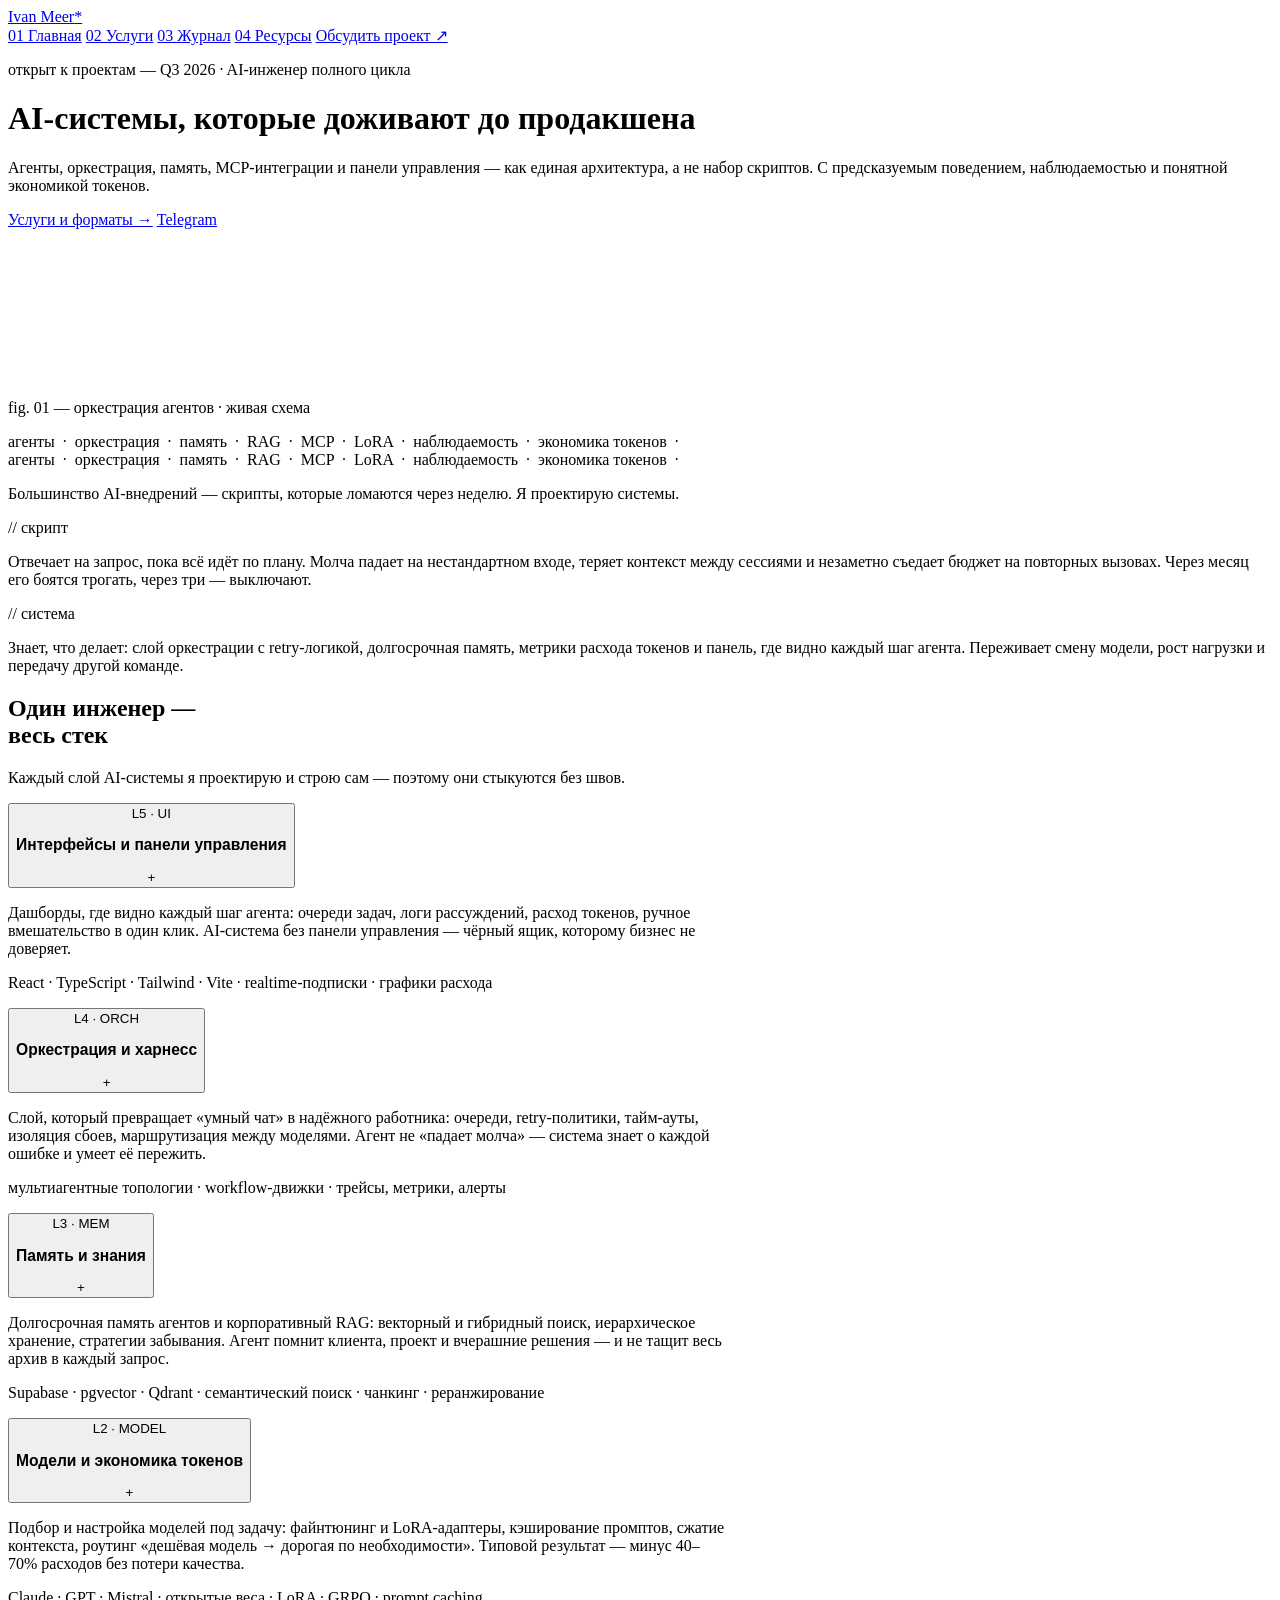
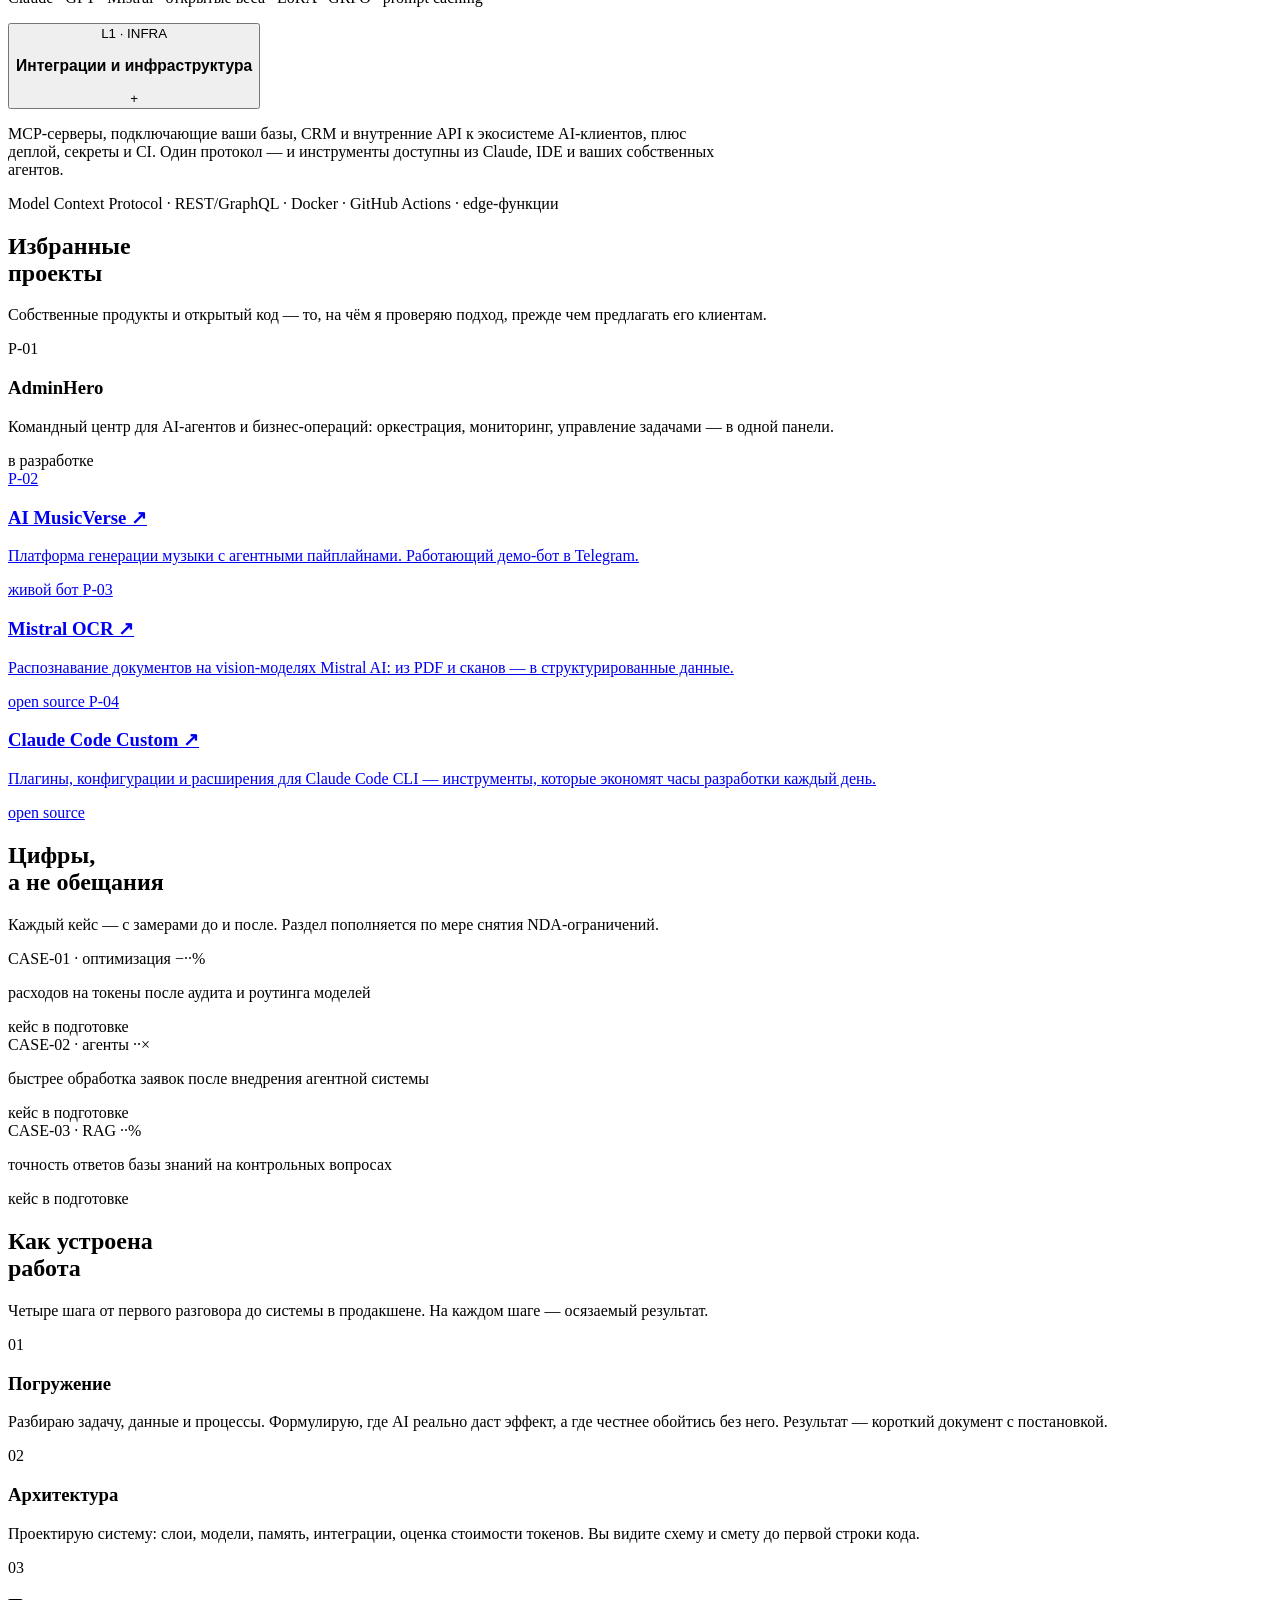
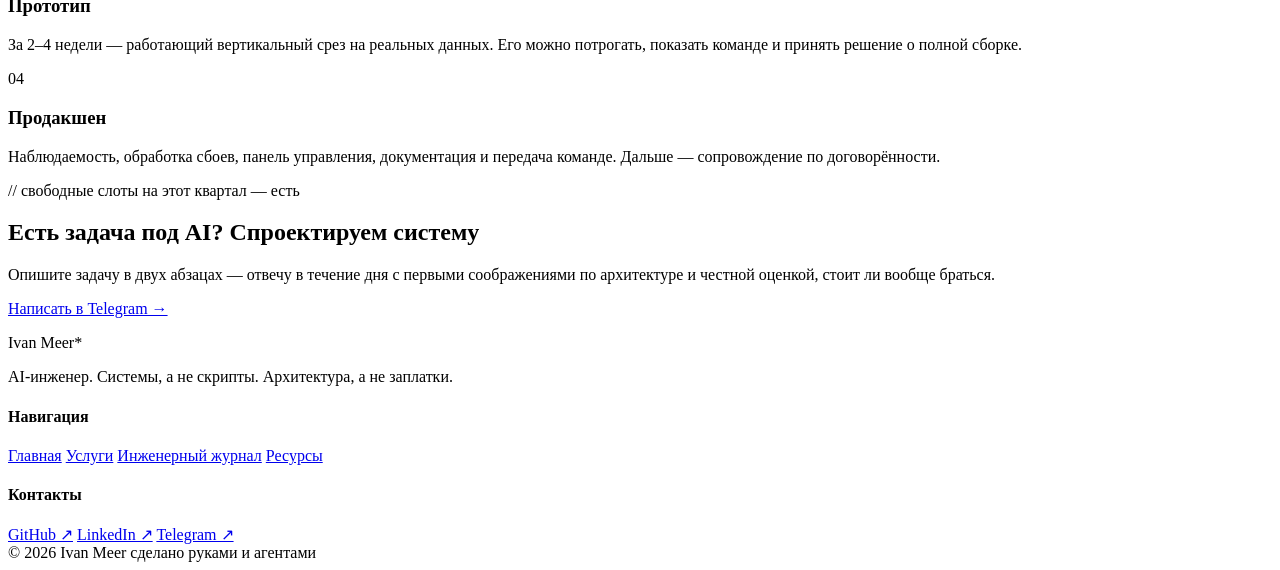
==== commit d64dbf8d: "переименование блога в инженерный журнал + JSON-driven система статей — «Блог» → «Инженерный журнал»" ====
--- a/docs/index.html
+++ b/docs/index.html
@@ -20,7 +20,7 @@
     <div class="nav-links">
       <a href="/ivan-meer/" class="active">01 Главная</a>
       <a href="/ivan-meer/services">02 Услуги</a>
-      <a href="/ivan-meer/blog">03 Блог</a>
+      <a href="/ivan-meer/blog">03 Журнал</a>
       <a href="/ivan-meer/links">04 Ресурсы</a>
       <a href="https://t.me/phuketguruadmin" target="_blank" rel="noopener" data-magnet class="nav-cta">Обсудить проект ↗</a>
     </div>
@@ -313,7 +313,7 @@
         <div class="links">
           <a href="/ivan-meer/">Главная</a>
           <a href="/ivan-meer/services">Услуги</a>
-          <a href="/ivan-meer/blog">Блог</a>
+          <a href="/ivan-meer/blog">Инженерный журнал</a>
           <a href="/ivan-meer/links">Ресурсы</a>
         </div>
       </div>
--- a/docs/style.css
+++ b/docs/style.css
@@ -450,3 +450,150 @@
   .svc-cols { grid-template-columns: 1fr; }
   .format-grid { grid-template-columns: repeat(2,1fr); }
 }
+
+/* ── Blog / Journal ── */
+.blog-list {
+  display: flex;
+  flex-direction: column;
+  gap: 0;
+  margin-top: 1.5rem;
+}
+
+.blog-card {
+  padding: 1.75rem 1.5rem;
+  border-bottom: 1px solid oklch(25% 0.01 265);
+  transition: background 0.2s;
+  cursor: default;
+}
+
+.blog-card:first-child {
+  border-top: 1px solid oklch(25% 0.01 265);
+}
+
+.blog-card:hover {
+  background: oklch(18% 0.008 265);
+}
+
+.blog-card .date {
+  font-family: 'JetBrains Mono', monospace;
+  font-size: 0.75rem;
+  color: oklch(55% 0.015 265);
+  margin-bottom: 0.6rem;
+  display: flex;
+  flex-wrap: wrap;
+  align-items: center;
+  gap: 0.3rem;
+}
+
+.blog-card h3 {
+  font-family: 'Oswald', sans-serif;
+  font-weight: 500;
+  font-size: 1.35rem;
+  line-height: 1.25;
+  margin: 0 0 0.5rem;
+  color: oklch(94% 0.006 100);
+  letter-spacing: -0.01em;
+  text-wrap: balance;
+}
+
+.blog-card h3 a {
+  text-decoration: none;
+  color: inherit;
+  transition: color 0.2s;
+}
+
+.blog-card h3 a:hover {
+  color: var(--ac);
+}
+
+.blog-card p {
+  margin: 0;
+  font-size: 0.92rem;
+  line-height: 1.6;
+  color: oklch(70% 0.01 265);
+}
+
+/* ── Tag filter bar ── */
+.tag-filter-bar {
+  display: flex;
+  flex-wrap: wrap;
+  gap: 0.4rem;
+  margin-bottom: 1rem;
+  padding: 0 0 1rem;
+}
+
+.tag-filter {
+  display: inline-block;
+  padding: 0.3rem 0.75rem;
+  font-family: 'JetBrains Mono', monospace;
+  font-size: 0.78rem;
+  color: oklch(70% 0.01 265);
+  background: oklch(20% 0.008 265);
+  border: 1px solid oklch(28% 0.01 265);
+  border-radius: 6px;
+  cursor: pointer;
+  transition: all 0.2s;
+}
+
+.tag-filter:hover {
+  background: oklch(25% 0.01 265);
+  color: oklch(94% 0.006 100);
+}
+
+.tag-filter.active {
+  background: var(--ac-dim);
+  color: oklch(15% 0.02 128);
+  border-color: var(--ac);
+}
+
+/* ── Page header override for blog ── */
+.page-header {
+  padding: 7rem 0 2rem;
+  background: linear-gradient(180deg, oklch(16% 0.01 265), transparent);
+}
+
+.page-header .sub {
+  font-family: 'JetBrains Mono', monospace;
+  font-size: 0.8rem;
+  color: oklch(55% 0.015 265);
+  text-transform: uppercase;
+  letter-spacing: 0.08em;
+  margin: 0 0 1rem;
+}
+
+.page-header h1 {
+  font-family: 'Oswald', sans-serif;
+  font-weight: 600;
+  font-size: clamp(2rem, 5vw, 3.2rem);
+  line-height: 1.1;
+  letter-spacing: -0.02em;
+  margin: 0 0 1rem;
+  color: oklch(94% 0.006 100);
+}
+
+.page-header .desc {
+  font-size: 1.05rem;
+  line-height: 1.6;
+  color: oklch(70% 0.01 265);
+  max-width: 680px;
+  margin: 0 0 0.5rem;
+}
+
+@media (max-width: 640px) {
+  .blog-card {
+    padding: 1.25rem 1rem;
+  }
+  .blog-card h3 {
+    font-size: 1.15rem;
+  }
+  .tag-filter-bar {
+    gap: 0.3rem;
+  }
+  .tag-filter {
+    font-size: 0.7rem;
+    padding: 0.2rem 0.5rem;
+  }
+  .page-header {
+    padding: 6rem 0 1.5rem;
+  }
+}
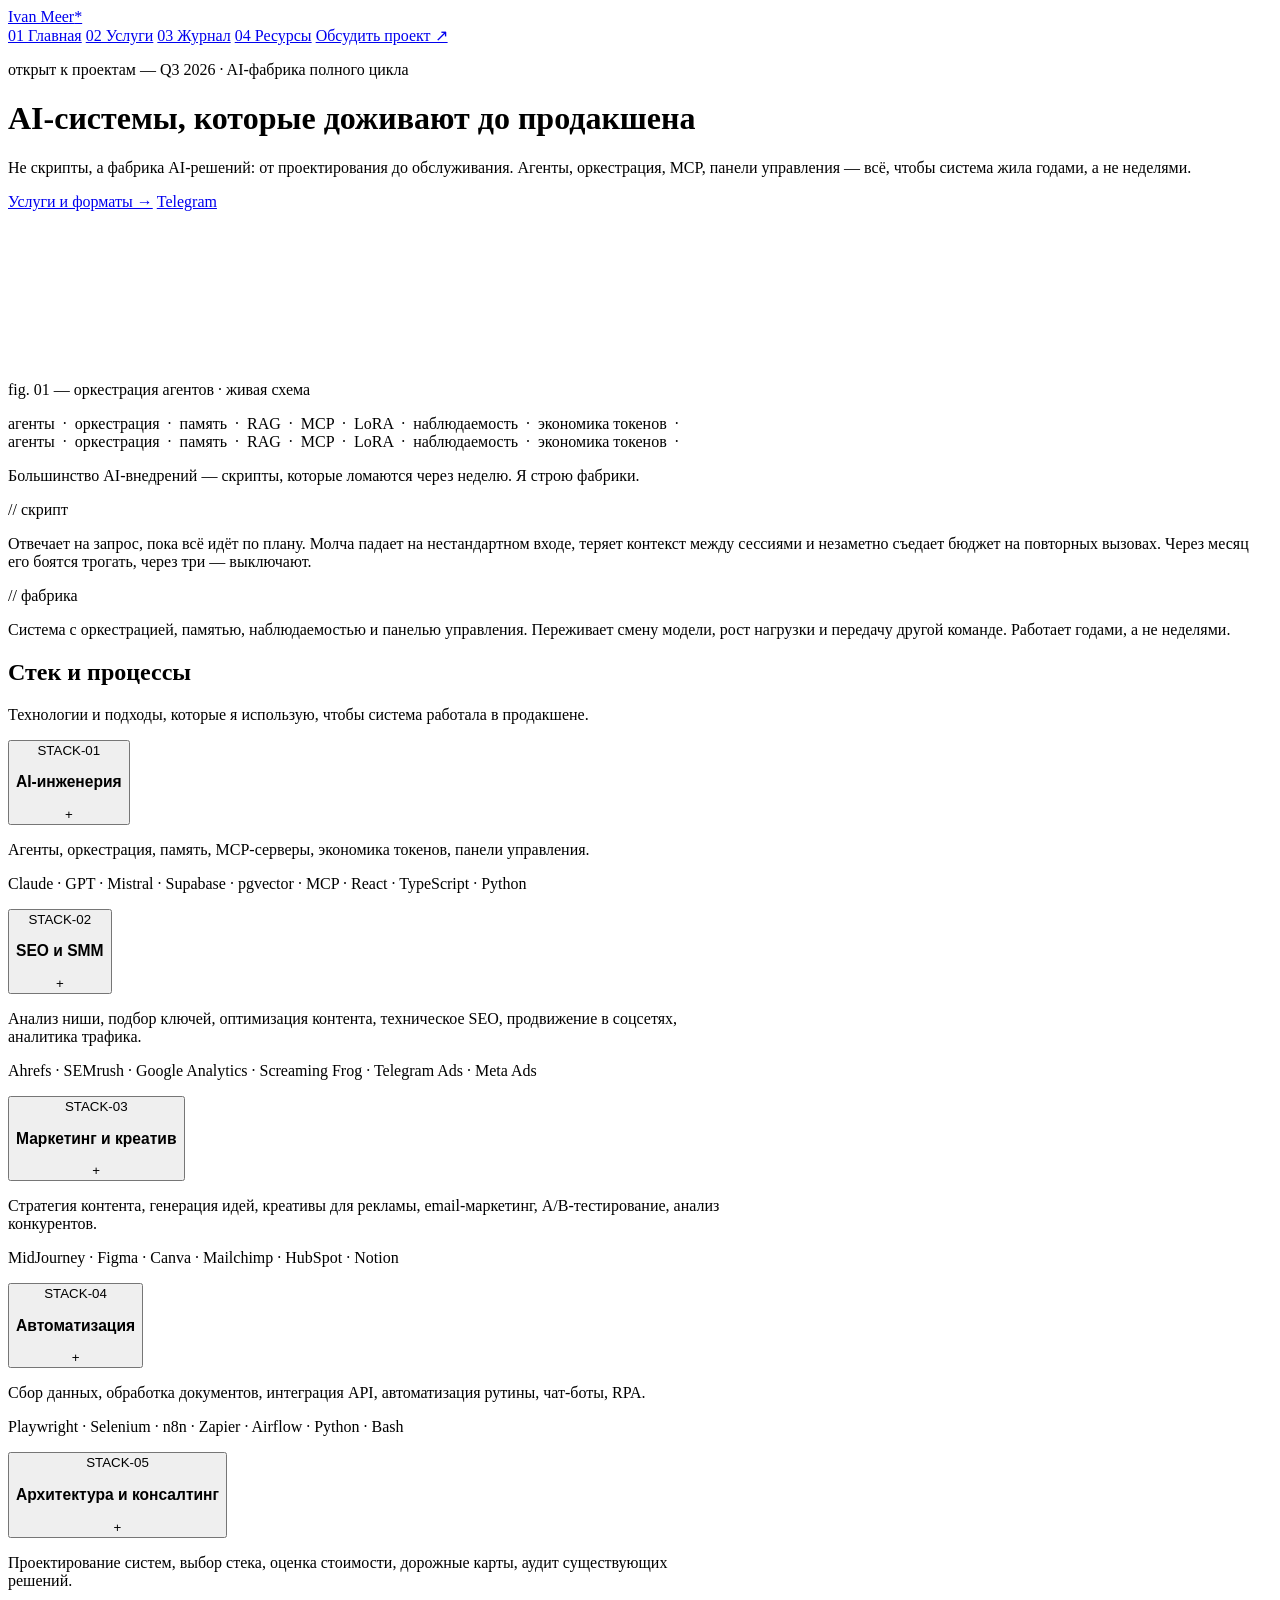
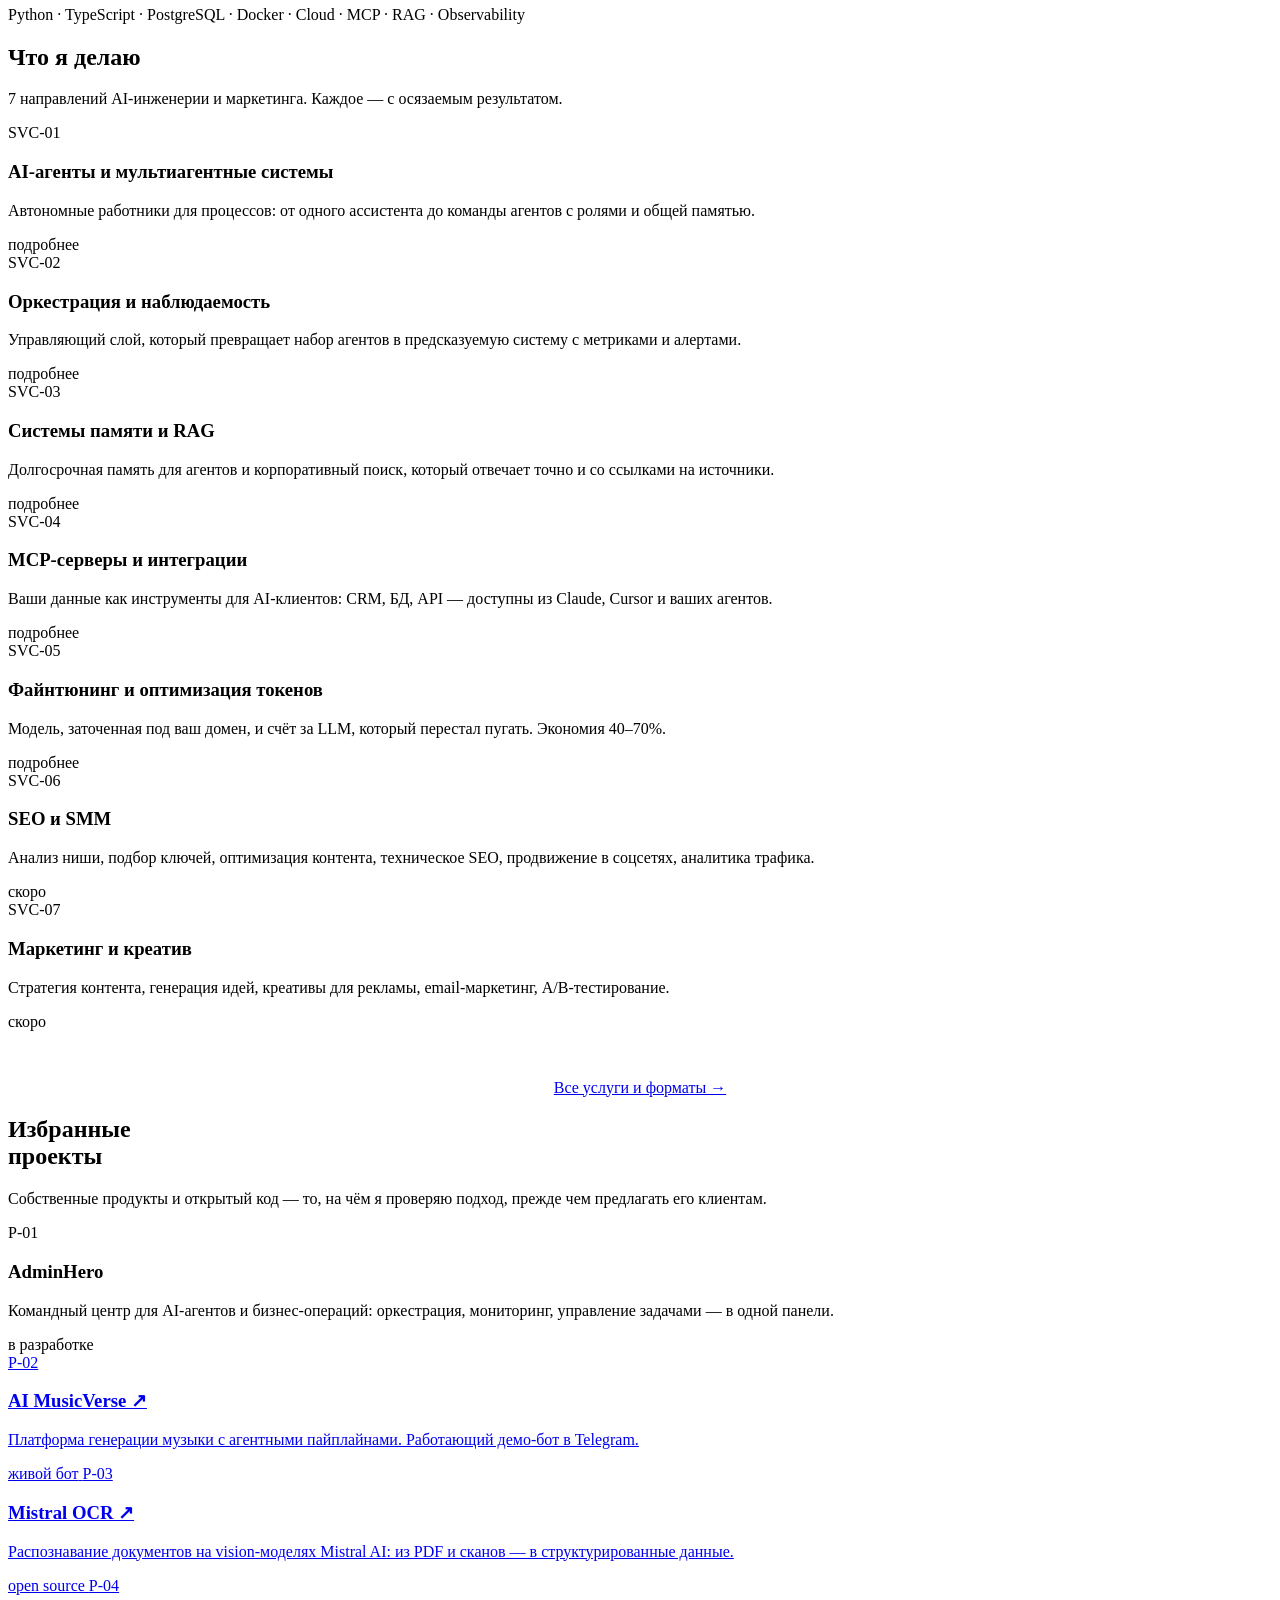
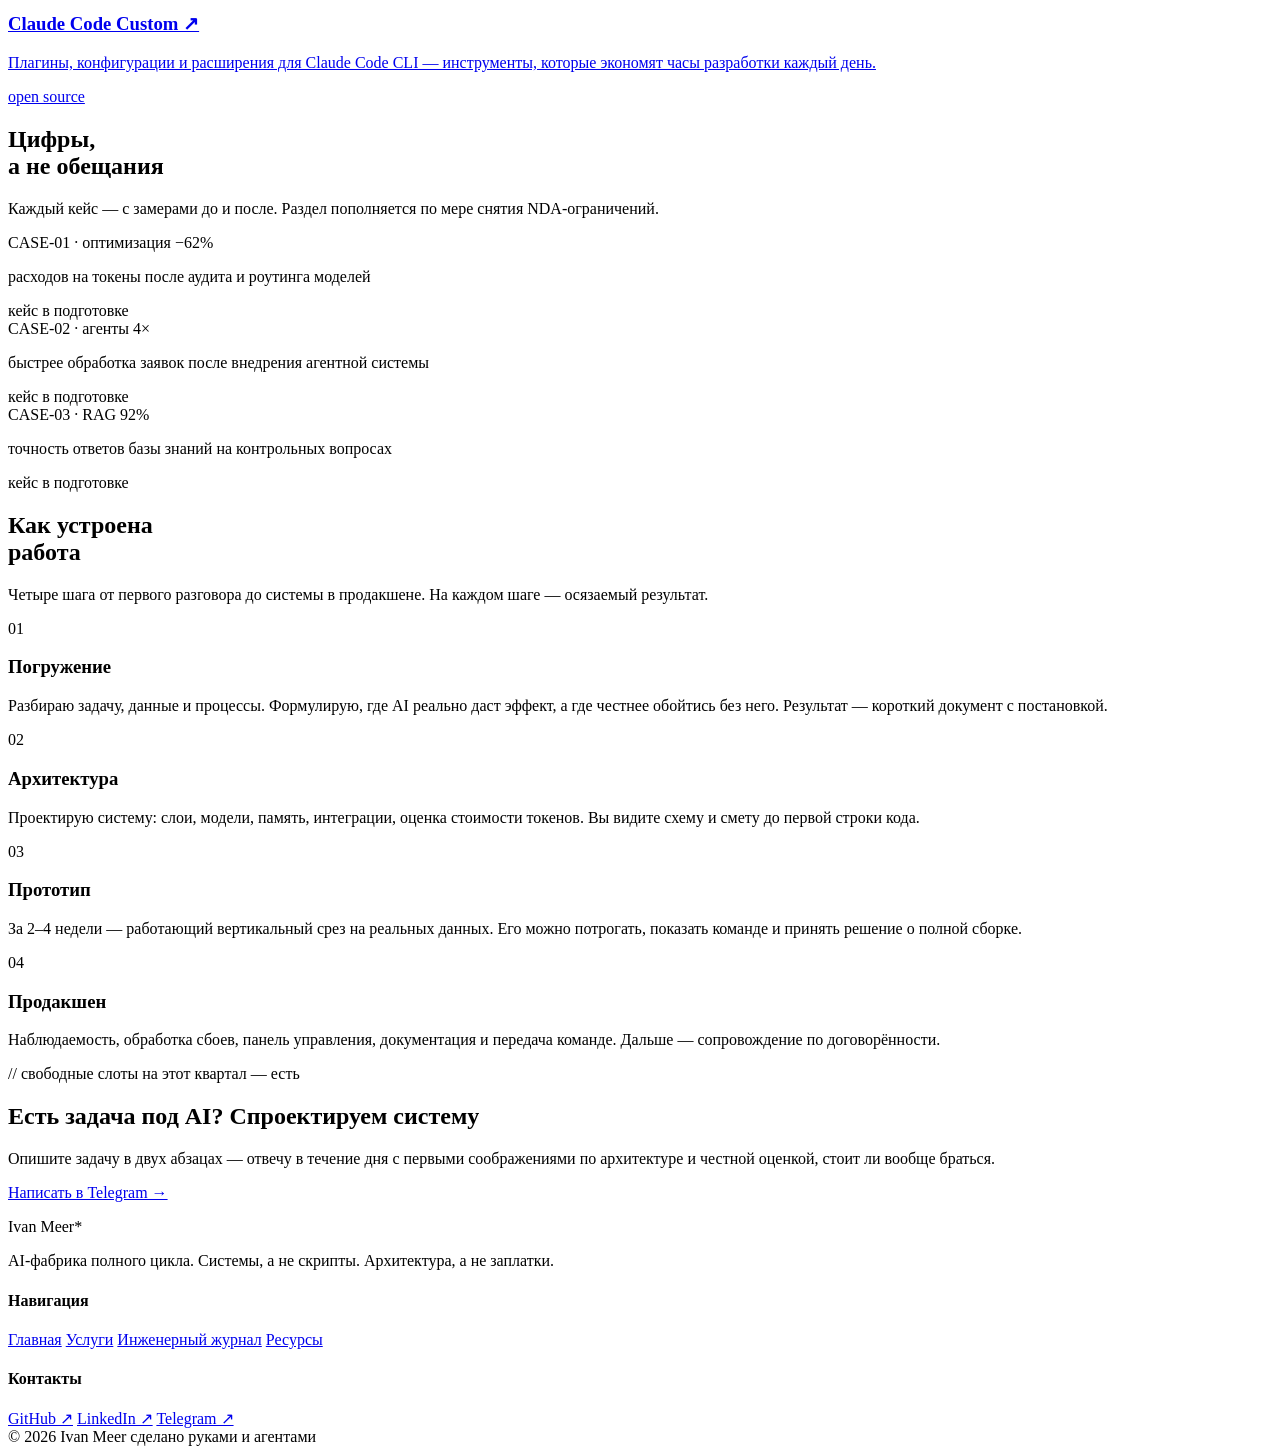
==== commit 63a240d0: "feat: portfolio redesign — AI-фабрика полного цикла - Delete rejected index-new.html (full rewrite a" ====
--- a/docs/index.html
+++ b/docs/index.html
@@ -3,9 +3,9 @@
 <head>
 <meta charset="UTF-8">
 <meta name="viewport" content="width=device-width, initial-scale=1.0">
-<title>Ivan Meer — Full-stack AI Engineer</title>
+<title>Ivan Meer — AI-фабрика полного цикла</title>
 <base href="/ivan-meer/">
-<meta name="description" content="AI-инженер полного цикла. Не скрипты — системы. Агенты, оркестрация, память, MCP, панели управления.">
+<meta name="description" content="AI-фабрика полного цикла: от проектирования до обслуживания. Разработка AI-агентов, оркестрация, MCP-серверы, панели управления, SEO, SMM, маркетинг, креатив и автоматизация.">
 <link rel="preconnect" href="https://fonts.googleapis.com">
 <link rel="preconnect" href="https://fonts.gstatic.com" crossorigin>
 <link href="https://fonts.googleapis.com/css2?family=Oswald:wght@500;600&family=Golos+Text:wght@400;500;600&family=JetBrains+Mono:wght@400;500&display=swap" rel="stylesheet">
@@ -32,7 +32,7 @@
   <div class="wide">
     <p class="status">
       <span class="status-dot"></span>
-      открыт к проектам — Q3 2026 · AI-инженер полного цикла
+      открыт к проектам — Q3 2026 · AI-фабрика полного цикла
     </p>
     <h1>
       <span class="line"><span class="line-inner" style="animation-delay:0.1s">AI-системы,</span></span>
@@ -40,7 +40,7 @@
       <span class="line"><span class="line-inner accent" style="animation-delay:0.34s">до продакшена</span></span>
     </h1>
     <div class="lead">
-      <p>Агенты, оркестрация, память, MCP-интеграции и панели управления — как единая архитектура, а не набор скриптов. С предсказуемым поведением, наблюдаемостью и понятной экономикой токенов.</p>
+      <p>Не скрипты, а фабрика AI-решений: от проектирования до обслуживания. Агенты, оркестрация, MCP, панели управления — всё, чтобы система жила годами, а не неделями.</p>
       <div class="lead-btns">
         <a href="/ivan-meer/services" data-magnet class="btn-primary">Услуги и форматы →</a>
         <a href="https://t.me/phuketguruadmin" target="_blank" rel="noopener" data-magnet class="btn-secondary">Telegram</a>
@@ -64,15 +64,15 @@
 <!-- Script vs System -->
 <section>
   <div class="wide">
-    <p data-reveal class="about-lead">Большинство AI-внедрений — <span class="strike">скрипты</span>, которые ломаются через неделю. Я проектирую <span class="highlight">системы</span>.</p>
+    <p data-reveal class="about-lead">Большинство AI-внедрений — <span class="strike">скрипты</span>, которые ломаются через неделю. Я строю <span class="highlight">фабрики</span>.</p>
     <div class="compare-grid">
       <div data-reveal>
         <p class="compare-label">// скрипт</p>
         <p class="compare-text">Отвечает на запрос, пока всё идёт по плану. Молча падает на нестандартном входе, теряет контекст между сессиями и незаметно съедает бюджет на повторных вызовах. Через месяц его боятся трогать, через три — выключают.</p>
       </div>
       <div data-reveal>
-        <p class="compare-label" style="color:var(--ac);">// система</p>
-        <p class="compare-text">Знает, что делает: слой оркестрации с retry-логикой, долгосрочная память, метрики расхода токенов и панель, где видно каждый шаг агента. Переживает смену модели, рост нагрузки и передачу другой команде.</p>
+        <p class="compare-label" style="color:var(--ac);">// фабрика</p>
+        <p class="compare-text">Система с оркестрацией, памятью, наблюдаемостью и панелью управления. Переживает смену модели, рост нагрузки и передачу другой команде. Работает годами, а не неделями.</p>
       </div>
     </div>
   </div>
@@ -82,110 +82,166 @@
 <section>
   <div class="wide">
     <div data-reveal class="section-h">
-      <h2>Один инженер —<br>весь стек</h2>
-      <p>Каждый слой AI-системы я проектирую и строю сам — поэтому они стыкуются без швов.</p>
+      <h2>Стек и процессы</h2>
+      <p>Технологии и подходы, которые я использую, чтобы система работала в продакшене.</p>
     </div>
     <div class="acc-border">
 
       <div data-acc class="acc-item">
         <button data-acc-head class="acc-head">
-          <span class="acc-code">L5 · UI</span>
-          <h3>Интерфейсы и панели управления</h3>
-          <span data-acc-icon class="acc-icon">+</span>
-        </button>
-        <div data-acc-body class="acc-body">
-          <div class="acc-body-inner">
-            <div class="acc-content">
-              <span></span>
-              <div style="max-width:720px;">
-                <p>Дашборды, где видно каждый шаг агента: очереди задач, логи рассуждений, расход токенов, ручное вмешательство в один клик. AI-система без панели управления — чёрный ящик, которому бизнес не доверяет.</p>
-                <p class="acc-tech">React · TypeScript · Tailwind · Vite · realtime-подписки · графики расхода</p>
-              </div>
-            </div>
-          </div>
-        </div>
-      </div>
-
-      <div data-acc class="acc-item">
-        <button data-acc-head class="acc-head">
-          <span class="acc-code">L4 · ORCH</span>
-          <h3>Оркестрация и харнесс</h3>
-          <span data-acc-icon class="acc-icon">+</span>
-        </button>
-        <div data-acc-body class="acc-body">
-          <div class="acc-body-inner">
-            <div class="acc-content">
-              <span></span>
-              <div style="max-width:720px;">
-                <p>Слой, который превращает «умный чат» в надёжного работника: очереди, retry-политики, тайм-ауты, изоляция сбоев, маршрутизация между моделями. Агент не «падает молча» — система знает о каждой ошибке и умеет её пережить.</p>
-                <p class="acc-tech">мультиагентные топологии · workflow-движки · трейсы, метрики, алерты</p>
-              </div>
-            </div>
-          </div>
-        </div>
-      </div>
-
-      <div data-acc class="acc-item">
-        <button data-acc-head class="acc-head">
-          <span class="acc-code">L3 · MEM</span>
-          <h3>Память и знания</h3>
-          <span data-acc-icon class="acc-icon">+</span>
-        </button>
-        <div data-acc-body class="acc-body">
-          <div class="acc-body-inner">
-            <div class="acc-content">
-              <span></span>
-              <div style="max-width:720px;">
-                <p>Долгосрочная память агентов и корпоративный RAG: векторный и гибридный поиск, иерархическое хранение, стратегии забывания. Агент помнит клиента, проект и вчерашние решения — и не тащит весь архив в каждый запрос.</p>
-                <p class="acc-tech">Supabase · pgvector · Qdrant · семантический поиск · чанкинг · реранжирование</p>
-              </div>
-            </div>
-          </div>
-        </div>
-      </div>
-
-      <div data-acc class="acc-item">
-        <button data-acc-head class="acc-head">
-          <span class="acc-code">L2 · MODEL</span>
-          <h3>Модели и экономика токенов</h3>
-          <span data-acc-icon class="acc-icon">+</span>
-        </button>
-        <div data-acc-body class="acc-body">
-          <div class="acc-body-inner">
-            <div class="acc-content">
-              <span></span>
-              <div style="max-width:720px;">
-                <p>Подбор и настройка моделей под задачу: файнтюнинг и LoRA-адаптеры, кэширование промптов, сжатие контекста, роутинг «дешёвая модель → дорогая по необходимости». Типовой результат — минус 40–70% расходов без потери качества.</p>
-                <p class="acc-tech">Claude · GPT · Mistral · открытые веса · LoRA · GRPO · prompt caching</p>
-              </div>
-            </div>
-          </div>
-        </div>
-      </div>
-
-      <div data-acc class="acc-item">
-        <button data-acc-head class="acc-head">
-          <span class="acc-code">L1 · INFRA</span>
-          <h3>Интеграции и инфраструктура</h3>
-          <span data-acc-icon class="acc-icon">+</span>
-        </button>
-        <div data-acc-body class="acc-body">
-          <div class="acc-body-inner">
-            <div class="acc-content">
-              <span></span>
-              <div style="max-width:720px;">
-                <p>MCP-серверы, подключающие ваши базы, CRM и внутренние API к экосистеме AI-клиентов, плюс деплой, секреты и CI. Один протокол — и инструменты доступны из Claude, IDE и ваших собственных агентов.</p>
-                <p class="acc-tech">Model Context Protocol · REST/GraphQL · Docker · GitHub Actions · edge-функции</p>
-              </div>
-            </div>
-          </div>
-        </div>
-      </div>
-
-    </div>
-  </div>
-</section>
-
+          <span class="acc-code">STACK-01</span>
+          <h3>AI-инженерия</h3>
+          <span data-acc-icon class="acc-icon">+</span>
+        </button>
+        <div data-acc-body class="acc-body">
+          <div class="acc-body-inner">
+            <div class="acc-content">
+              <span></span>
+              <div style="max-width:720px;">
+                <p>Агенты, оркестрация, память, MCP-серверы, экономика токенов, панели управления.</p>
+                <p class="acc-tech">Claude · GPT · Mistral · Supabase · pgvector · MCP · React · TypeScript · Python</p>
+              </div>
+            </div>
+          </div>
+        </div>
+      </div>
+
+      <div data-acc class="acc-item">
+        <button data-acc-head class="acc-head">
+          <span class="acc-code">STACK-02</span>
+          <h3>SEO и SMM</h3>
+          <span data-acc-icon class="acc-icon">+</span>
+        </button>
+        <div data-acc-body class="acc-body">
+          <div class="acc-body-inner">
+            <div class="acc-content">
+              <span></span>
+              <div style="max-width:720px;">
+                <p>Анализ ниши, подбор ключей, оптимизация контента, техническое SEO, продвижение в соцсетях, аналитика трафика.</p>
+                <p class="acc-tech">Ahrefs · SEMrush · Google Analytics · Screaming Frog · Telegram Ads · Meta Ads</p>
+              </div>
+            </div>
+          </div>
+        </div>
+      </div>
+
+      <div data-acc class="acc-item">
+        <button data-acc-head class="acc-head">
+          <span class="acc-code">STACK-03</span>
+          <h3>Маркетинг и креатив</h3>
+          <span data-acc-icon class="acc-icon">+</span>
+        </button>
+        <div data-acc-body class="acc-body">
+          <div class="acc-body-inner">
+            <div class="acc-content">
+              <span></span>
+              <div style="max-width:720px;">
+                <p>Стратегия контента, генерация идей, креативы для рекламы, email-маркетинг, A/B-тестирование, анализ конкурентов.</p>
+                <p class="acc-tech">MidJourney · Figma · Canva · Mailchimp · HubSpot · Notion</p>
+              </div>
+            </div>
+          </div>
+        </div>
+      </div>
+
+      <div data-acc class="acc-item">
+        <button data-acc-head class="acc-head">
+          <span class="acc-code">STACK-04</span>
+          <h3>Автоматизация</h3>
+          <span data-acc-icon class="acc-icon">+</span>
+        </button>
+        <div data-acc-body class="acc-body">
+          <div class="acc-body-inner">
+            <div class="acc-content">
+              <span></span>
+              <div style="max-width:720px;">
+                <p>Сбор данных, обработка документов, интеграция API, автоматизация рутины, чат-боты, RPA.</p>
+                <p class="acc-tech">Playwright · Selenium · n8n · Zapier · Airflow · Python · Bash</p>
+              </div>
+            </div>
+          </div>
+        </div>
+      </div>
+
+      <div data-acc class="acc-item">
+        <button data-acc-head class="acc-head">
+          <span class="acc-code">STACK-05</span>
+          <h3>Архитектура и консалтинг</h3>
+          <span data-acc-icon class="acc-icon">+</span>
+        </button>
+        <div data-acc-body class="acc-body">
+          <div class="acc-body-inner">
+            <div class="acc-content">
+              <span></span>
+              <div style="max-width:720px;">
+                <p>Проектирование систем, выбор стека, оценка стоимости, дорожные карты, аудит существующих решений.</p>
+                <p class="acc-tech">Python · TypeScript · PostgreSQL · Docker · Cloud · MCP · RAG · Observability</p>
+              </div>
+            </div>
+          </div>
+        </div>
+      </div>
+
+    </div>
+  </div>
+</section>
+
+<!-- Services Preview -->
+    <section>
+      <div class="wide">
+        <div data-reveal class="section-h">
+          <h2>Что я делаю</h2>
+          <p>7 направлений AI-инженерии и маркетинга. Каждое — с осязаемым результатом.</p>
+        </div>
+        <div class="project-grid">
+          <div data-reveal class="project-row" style="cursor:default;">
+            <span class="num">SVC-01</span>
+            <h3>AI-агенты и мультиагентные системы</h3>
+            <p class="desc">Автономные работники для процессов: от одного ассистента до команды агентов с ролями и общей памятью.</p>
+            <span class="project-chip">подробнее</span>
+          </div>
+          <div data-reveal class="project-row" style="cursor:default;">
+            <span class="num">SVC-02</span>
+            <h3>Оркестрация и наблюдаемость</h3>
+            <p class="desc">Управляющий слой, который превращает набор агентов в предсказуемую систему с метриками и алертами.</p>
+            <span class="project-chip">подробнее</span>
+          </div>
+          <div data-reveal class="project-row" style="cursor:default;">
+            <span class="num">SVC-03</span>
+            <h3>Системы памяти и RAG</h3>
+            <p class="desc">Долгосрочная память для агентов и корпоративный поиск, который отвечает точно и со ссылками на источники.</p>
+            <span class="project-chip">подробнее</span>
+          </div>
+          <div data-reveal class="project-row" style="cursor:default;">
+            <span class="num">SVC-04</span>
+            <h3>MCP-серверы и интеграции</h3>
+            <p class="desc">Ваши данные как инструменты для AI-клиентов: CRM, БД, API — доступны из Claude, Cursor и ваших агентов.</p>
+            <span class="project-chip">подробнее</span>
+          </div>
+          <div data-reveal class="project-row" style="cursor:default;">
+            <span class="num">SVC-05</span>
+            <h3>Файнтюнинг и оптимизация токенов</h3>
+            <p class="desc">Модель, заточенная под ваш домен, и счёт за LLM, который перестал пугать. Экономия 40–70%.</p>
+            <span class="project-chip">подробнее</span>
+          </div>
+          <div data-reveal class="project-row" style="cursor:default;">
+            <span class="num">SVC-06</span>
+            <h3>SEO и SMM</h3>
+            <p class="desc">Анализ ниши, подбор ключей, оптимизация контента, техническое SEO, продвижение в соцсетях, аналитика трафика.</p>
+            <span class="project-chip">скоро</span>
+          </div>
+          <div data-reveal class="project-row" style="cursor:default;">
+            <span class="num">SVC-07</span>
+            <h3>Маркетинг и креатив</h3>
+            <p class="desc">Стратегия контента, генерация идей, креативы для рекламы, email-маркетинг, A/B-тестирование.</p>
+            <span class="project-chip">скоро</span>
+          </div>
+        </div>
+        <div style="text-align:center;margin-top:3rem;">
+          <a href="/ivan-meer/services" data-magnet class="btn-primary">Все услуги и форматы →</a>
+        </div>
+      </div>
+    </section>
 <!-- Projects -->
 <section>
   <div class="wide">
@@ -237,19 +293,19 @@
     <div class="case-grid">
       <div data-reveal class="case-card">
         <span class="tag">CASE-01 · оптимизация</span>
-        <span class="num-big">−··%</span>
+        <span class="num-big">−62%</span>
         <p>расходов на токены после аудита и роутинга моделей</p>
         <span class="note">кейс в подготовке</span>
       </div>
       <div data-reveal class="case-card">
         <span class="tag">CASE-02 · агенты</span>
-        <span class="num-big">··×</span>
+        <span class="num-big">4×</span>
         <p>быстрее обработка заявок после внедрения агентной системы</p>
         <span class="note">кейс в подготовке</span>
       </div>
       <div data-reveal class="case-card">
         <span class="tag">CASE-03 · RAG</span>
-        <span class="num-big">··%</span>
+        <span class="num-big">92%</span>
         <p>точность ответов базы знаний на контрольных вопросах</p>
         <span class="note">кейс в подготовке</span>
       </div>
@@ -306,7 +362,7 @@
     <div class="footer-grid">
       <div class="footer-about">
         <p class="logo-sm">Ivan Meer<span>*</span></p>
-        <p>AI-инженер. Системы, а не скрипты. Архитектура, а не заплатки.</p>
+        <p>AI-фабрика полного цикла. Системы, а не скрипты. Архитектура, а не заплатки.</p>
       </div>
       <div>
         <h4>Навигация</h4>
--- a/docs/style.css
+++ b/docs/style.css
@@ -16,9 +16,35 @@
 p { text-wrap: pretty; }
 
 /* ── Animations ── */
-@keyframes maskUp { from { transform: translateY(110%); } to { transform: translateY(0); } }
-@keyframes blink { 0%,100% { opacity: 1; } 50% { opacity: 0.25; } }
-@keyframes marquee { from { transform: translateX(0); } to { transform: translateX(-50%); } }
+@keyframes maskUp {
+  from { transform: translateY(110%); }
+  to { transform: translateY(0); }
+}
+
+@keyframes blink {
+  0%, 100% { opacity: 1; }
+  50% { opacity: 0.25; }
+}
+
+@keyframes marquee {
+  from { transform: translateX(0); }
+  to { transform: translateX(-50%); }
+}
+
+@keyframes fadeIn {
+  from { opacity: 0; transform: translateY(20px); }
+  to { opacity: 1; transform: translateY(0); }
+}
+
+@keyframes slideIn {
+  from { opacity: 0; transform: translateX(-20px); }
+  to { opacity: 1; transform: translateX(0); }
+}
+
+@keyframes pulse {
+  0%, 100% { transform: scale(1); }
+  50% { transform: scale(1.05); }
+}
 
 /* ── Max-width wrapper ── */
 .wide { max-width: 1360px; margin: 0 auto; padding: 0 clamp(20px,4vw,48px); }
@@ -77,6 +103,15 @@
   color: oklch(74% 0.01 265); max-width: 62ch;
 }
 
+/* ── Reveal animation ── */
+[data-reveal] {
+  opacity: 0; transform: translateY(24px);
+  transition: opacity 0.7s cubic-bezier(0.22,1,0.36,1), transform 0.7s cubic-bezier(0.22,1,0.36,1);
+}
+[data-reveal].revealed {
+  opacity: 1; transform: translateY(0);
+}
+
 /* ── Section generic ── */
 section { padding: clamp(96px,12vw,180px) 0 0; }
 
@@ -101,6 +136,7 @@
 .hero .status {
   margin: 0 0 36px; font-family: 'JetBrains Mono', monospace; font-size: 13px;
   color: oklch(66% 0.012 265); display: flex; align-items: center; gap: 12px;
+  animation: fadeIn 0.8s ease both;
 }
 .hero .status-dot {
   width: 7px; height: 7px; border-radius: 50%; background: var(--ac);
@@ -111,6 +147,8 @@
   font-family: 'Oswald', sans-serif; font-weight: 600; text-transform: uppercase;
   font-size: clamp(52px,9.4vw,148px); line-height: 0.96; letter-spacing: 0.005em;
   color: oklch(94% 0.006 100);
+  transform: translateZ(0);
+  will-change: transform;
 }
 .hero h1 .line { display: block; overflow: hidden; }
 .hero h1 .line-inner {
@@ -177,12 +215,36 @@
 .compare-text { margin: 0; line-height: 1.7; font-size: 16.5px; color: oklch(72% 0.01 265); }
 
 /* ── Accordion ── */
-.acc-border { border-top: 1px solid oklch(26% 0.014 265); }
-.acc-item { border-bottom: 1px solid oklch(26% 0.014 265); }
+.acc-border {
+  border-top: 1px solid oklch(26% 0.014 265);
+  overflow: hidden;
+}
+
+.acc-item {
+  border-bottom: 1px solid oklch(26% 0.014 265);
+  transition: background-color 0.3s ease;
+}
+
+.acc-item:hover {
+  background-color: oklch(16% 0.01 265);
+}
+
 .acc-head {
-  all: unset; box-sizing: border-box; cursor: pointer;
-  display: grid; grid-template-columns: 130px 1fr auto; align-items: center;
-  gap: 24px; width: 100%; padding: 28px 0; transition: padding-left 0.3s;
+  all: unset;
+  box-sizing: border-box;
+  cursor: pointer;
+  display: grid;
+  grid-template-columns: 130px 1fr auto;
+  align-items: center;
+  gap: 24px;
+  width: 100%;
+  padding: 28px 0;
+  transition: padding-left 0.3s, transform 0.3s ease;
+}
+
+.acc-head:hover {
+  padding-left: 12px;
+  transform: translateX(4px);
 }
 .acc-head:hover { padding-left: 12px; }
 .acc-code {
@@ -219,8 +281,18 @@
   display: grid; grid-template-columns: 64px 1fr 1.2fr auto;
   gap: 24px; align-items: center; padding: 34px 0;
   border-bottom: 1px solid oklch(26% 0.014 265); text-decoration: none;
-  transition: padding-left 0.3s, background 0.3s;
-}
+  transition: padding-left 0.3s, background 0.3s, transform 0.3s;
+  position: relative;
+}
+.project-row:hover { padding-left: 16px; background: oklch(16.5% 0.01 265); }
+.project-row:active { transform: scale(0.995); }
+.project-row::after {
+  content: '';
+  position: absolute; left: 0; top: 0; bottom: 0;
+  width: 2px; background: var(--ac);
+  transform: scaleY(0); transition: transform 0.3s cubic-bezier(0.22,1,0.36,1);
+}
+.project-row:hover::after { transform: scaleY(1); }
 .project-row:hover { padding-left: 16px; }
 .project-row .num { font-family: 'JetBrains Mono', monospace; font-size: 13px; color: oklch(52% 0.012 265); }
 .project-row h3 {
@@ -246,6 +318,11 @@
   background: oklch(14.5% 0.012 265);
   padding: clamp(28px,3vw,44px);
   display: flex; flex-direction: column; gap: 16px;
+  transition: transform 0.3s ease, box-shadow 0.3s ease;
+}
+.case-card:hover {
+  transform: translateY(-8px);
+  box-shadow: 0 12px 24px -8px rgba(0, 0, 0, 0.2);
 }
 .case-card .tag {
   font-family: 'JetBrains Mono', monospace; font-size: 12px;
@@ -268,7 +345,20 @@
   border-top: 1px solid oklch(26% 0.014 265);
   padding-top: clamp(32px,4vw,56px);
 }
-.process-step .num {
+.process-step {
+  transition: transform 0.3s ease, background-color 0.3s ease;
+  padding: clamp(20px, 2vw, 32px);
+  border-radius: 4px;
+  margin: 0 -4px;
+}
+.process-step:hover {
+  transform: translateY(-6px);
+  background: radial-gradient(
+    120% 80% at 50% 0%,
+    oklch(20% 0.02 128 / 0.15),
+    transparent
+  );
+}
   font-family: 'JetBrains Mono', monospace; font-size: 13px; color: var(--ac);
 }
 .process-step h3 {
@@ -407,11 +497,42 @@
 .faq-list { border-top: 1px solid oklch(26% 0.014 265); max-width: 920px; }
 .faq-item { border-bottom: 1px solid oklch(26% 0.014 265); }
 .faq-item summary {
-  cursor: pointer; list-style: none; padding: 26px 0;
-  font-family: 'Oswald', sans-serif; font-weight: 500;
-  font-size: clamp(18px,1.8vw,24px); text-transform: uppercase;
-  display: flex; justify-content: space-between; gap: 16px;
-  color: oklch(94% 0.006 100);
+  cursor: pointer;
+  list-style: none;
+  padding: 26px 0;
+  font-family: 'Oswald', sans-serif;
+  font-weight: 500;
+  font-size: clamp(18px, 1.8vw, 24px);
+  text-transform: uppercase;
+  display: flex;
+  justify-content: space-between;
+  gap: 16px;
+  color: oklch(94% 0.006 100);
+  transition: all 0.3s ease;
+  position: relative;
+  overflow: hidden;
+}
+.faq-item summary:hover {
+  color: var(--ac);
+}
+.faq-item summary:hover .faq-icon {
+  transform: rotate(45deg) scale(1.2);
+}
+.faq-item summary::after {
+  content: '';
+  position: absolute;
+  bottom: 0;
+  left: 0;
+  width: 100%;
+  height: 1px;
+  background: var(--ac);
+  transform: scaleX(0);
+  transform-origin: right;
+  transition: transform 0.3s ease;
+}
+.faq-item summary:hover::after {
+  transform: scaleX(1);
+  transform-origin: left;
 }
 .faq-item summary::-webkit-details-marker { display: none; }
 .faq-item summary .faq-icon {
@@ -506,6 +627,31 @@
   color: var(--ac);
 }
 
+.blog-card.has-thumb {
+  display: flex;
+  gap: 1.5rem;
+  align-items: flex-start;
+}
+
+.blog-card-text {
+  flex: 1;
+  min-width: 0;
+}
+
+.blog-card-thumb {
+  flex: 0 0 160px;
+}
+
+.blog-card-thumb img {
+  display: block;
+  width: 160px;
+  height: 104px;
+  object-fit: cover;
+  border-radius: 6px;
+  background: oklch(18% 0.008 265);
+  border: 1px solid oklch(25% 0.01 265);
+}
+
 .blog-card p {
   margin: 0;
   font-size: 0.92rem;
@@ -582,6 +728,15 @@
 @media (max-width: 640px) {
   .blog-card {
     padding: 1.25rem 1rem;
+  }
+  .blog-card.has-thumb {
+    flex-direction: column-reverse;
+    gap: 0.75rem;
+  }
+  .blog-card-thumb,
+  .blog-card-thumb img {
+    width: 100%;
+    height: 140px;
   }
   .blog-card h3 {
     font-size: 1.15rem;
